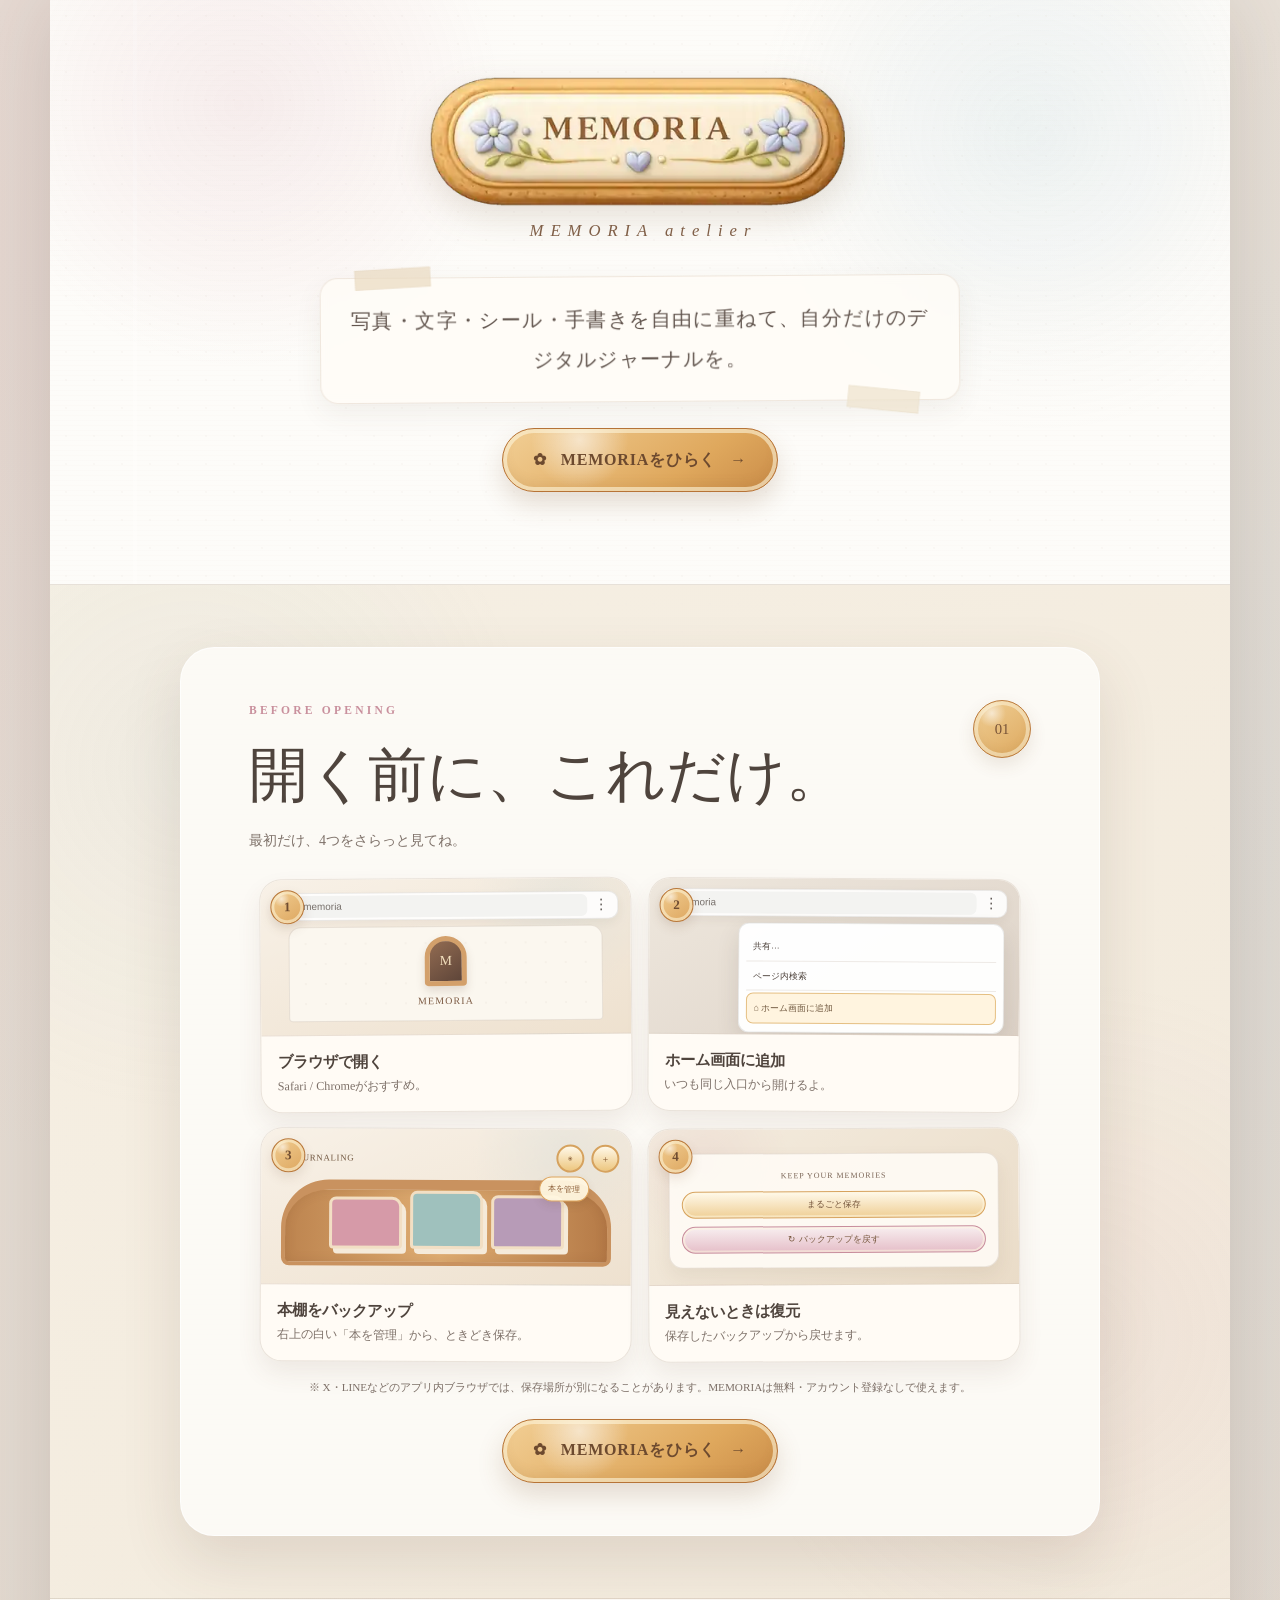
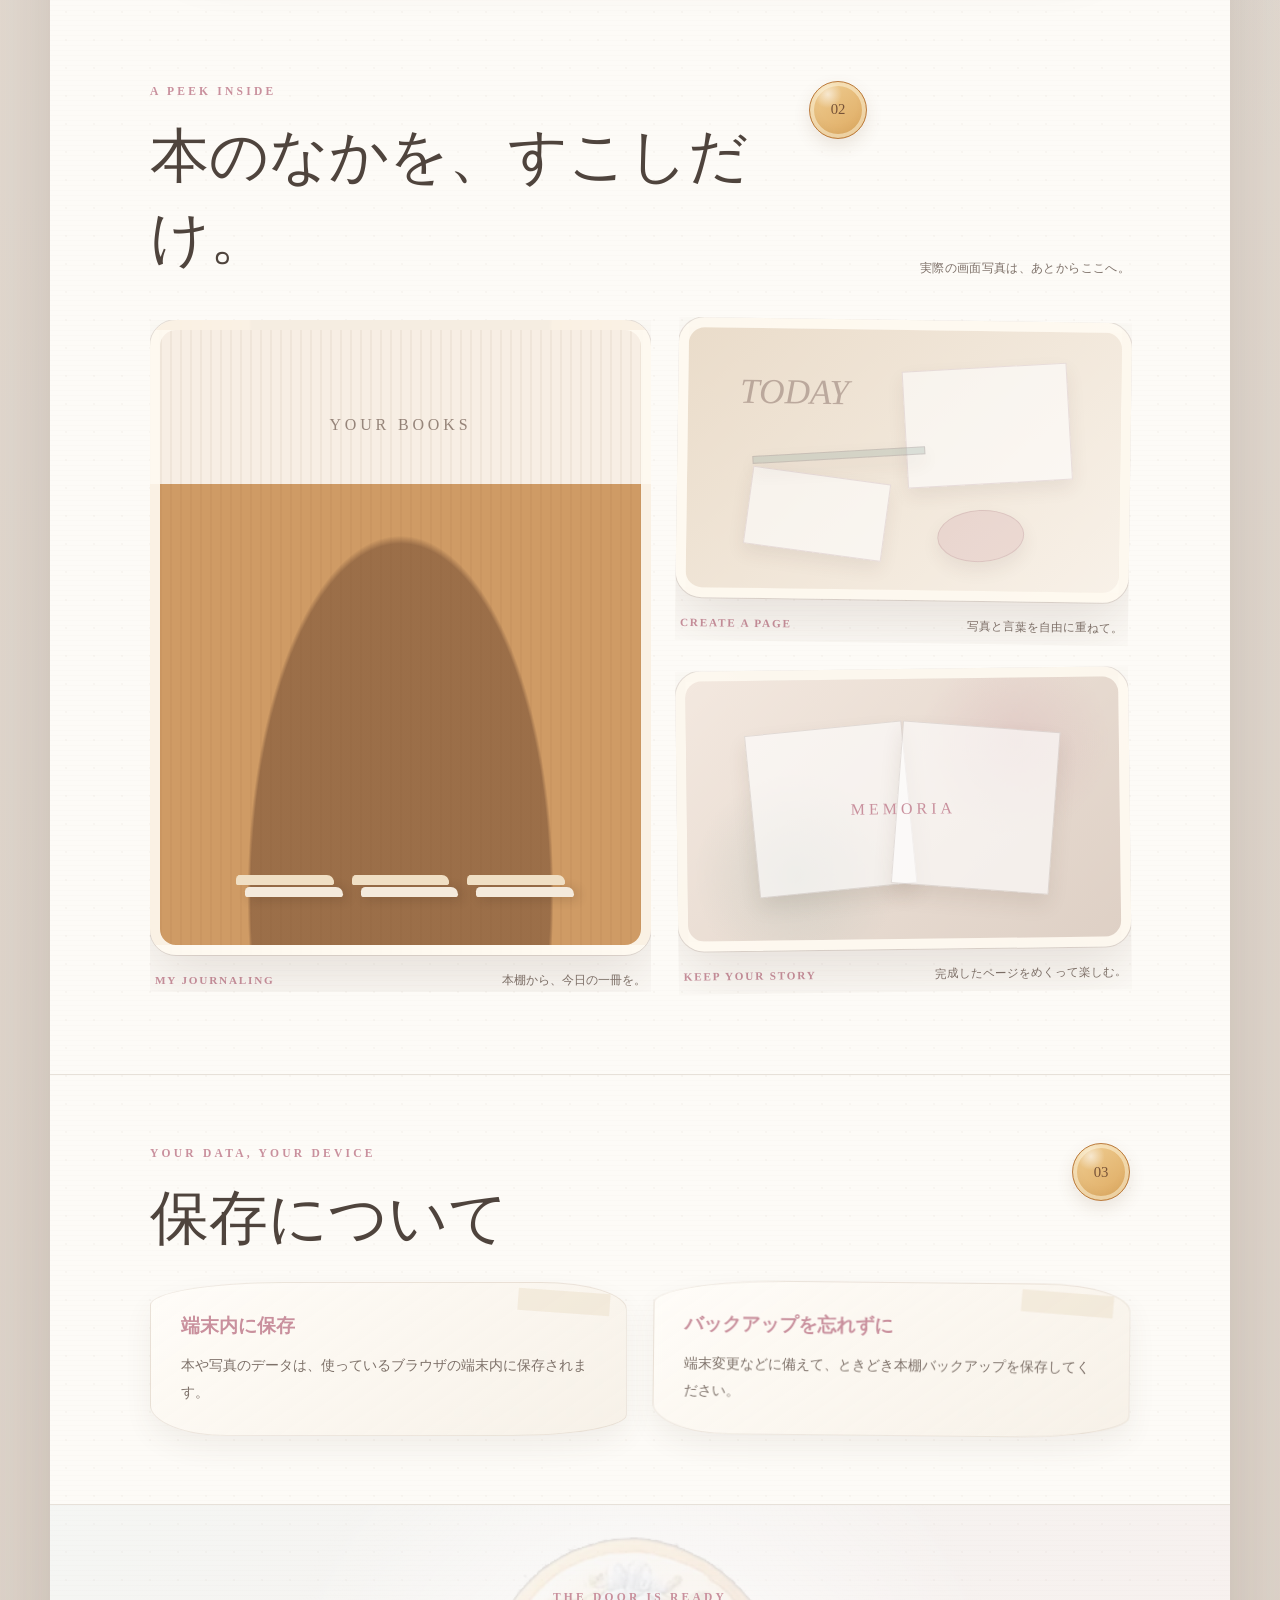
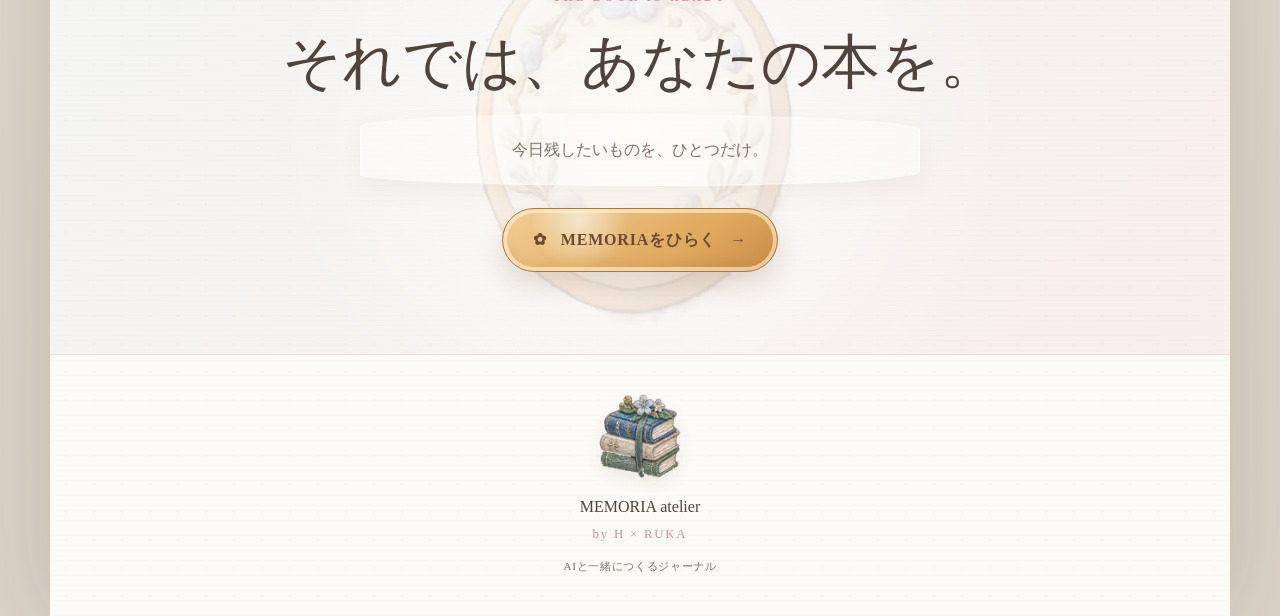
==== index.html @ 8c317ead "Show full MEMORIA atelier name under cookie" ====
<!doctype html>
<html lang="ja">
<head>
  <meta charset="utf-8">
  <meta name="viewport" content="width=device-width, initial-scale=1">
  <meta name="theme-color" content="#f7f1e7">
  <meta name="description" content="MEMORIA atelierは、写真・文字・シール・手書きを自由に重ねてつくる、ブラウザで使えるデジタルジャーナルアプリです。AIと一緒につくるジャーナル体験を楽しめます。">
  <meta name="keywords" content="MEMORIA atelier, デジタルジャーナル, デジタルジャーナルアプリ, ブラウザジャーナル, digital journal, digital journaling, browser journal, AI assisted journal">
  <meta property="og:title" content="MEMORIA atelier | ブラウザで使えるデジタルジャーナルアプリ">
  <meta property="og:description" content="写真・文字・シール・手書きを自由に重ねて、自分だけのデジタルジャーナルをつくれるブラウザアプリです。">
  <meta property="og:type" content="website">
  <meta property="og:url" content="https://ai-ruka.github.io/memoria-atelier-site/">
  <link rel="canonical" href="https://ai-ruka.github.io/memoria-atelier-site/">
  <title>MEMORIA atelier | ブラウザで使えるデジタルジャーナルアプリ</title>
  <link rel="stylesheet" href="./styles.css">
  <link rel="stylesheet" href="./compact.css">
  <link rel="stylesheet" href="./materials-ui.css">
</head>
<body>
  <div class="page-shell">
    <header class="hero material-hero" id="top">
      <div class="quiet-hero-paper" aria-hidden="true"></div>

      <div class="material-brand" aria-label="MEMORIA atelier">
        <img src="./assets/materials/memoria-cookie.webp" alt="MEMORIA">
        <p>MEMORIA atelier</p>
      </div>

      <div class="material-note hero-note">
        <p>写真・文字・シール・手書きを自由に重ねて、自分だけのデジタルジャーナルを。</p>
      </div>

      <a class="primary-button" href="https://memoria-atelier-hxr.netlify.app/" target="_blank" rel="noopener noreferrer"><span aria-hidden="true">✿</span> MEMORIAをひらく <span aria-hidden="true">→</span></a>
    </header>

    <main>
      <section class="section first-steps" id="start" aria-labelledby="start-title">
        <div class="paper-card compact-guide visual-guide">
          <p class="section-number">01</p>
          <p class="eyebrow">BEFORE OPENING</p>
          <h2 id="start-title">開く前に、これだけ。</h2>
          <p class="guide-lead">最初だけ、4つをさらっと見てね。</p>

          <div class="guide-grid">
            <article class="guide-card">
              <div class="guide-visual visual-browser" aria-hidden="true"><div class="mini-browser-top"><span></span><b>memoria</b><i>⋮</i></div><div class="mini-app-page"><span class="mini-door">M</span><em>MEMORIA</em></div><span class="guide-badge">1</span></div>
              <div class="guide-copy"><h3>ブラウザで開く</h3><p>Safari / Chromeがおすすめ。</p></div>
            </article>
            <article class="guide-card">
              <div class="guide-visual visual-home" aria-hidden="true"><div class="mini-browser-strip"><span>memoria</span><i>⋮</i></div><div class="mini-menu"><span>共有…</span><span>ページ内検索</span><strong>⌂ ホーム画面に追加</strong></div><span class="guide-badge">2</span></div>
              <div class="guide-copy"><h3>ホーム画面に追加</h3><p>いつも同じ入口から開けるよ。</p></div>
            </article>
            <article class="guide-card">
              <div class="guide-visual visual-backup" aria-hidden="true"><div class="mini-shelf-head"><span>MY JOURNALING</span><b>◉</b><i>＋</i></div><div class="mini-shelf"><span></span><span></span><span></span></div><div class="mini-highlight">本を管理</div><span class="guide-badge">3</span></div>
              <div class="guide-copy"><h3>本棚をバックアップ</h3><p>右上の白い「本を管理」から、ときどき保存。</p></div>
            </article>
            <article class="guide-card">
              <div class="guide-visual visual-restore" aria-hidden="true"><div class="mini-backup-panel"><span>KEEP YOUR MEMORIES</span><button type="button" tabindex="-1">まるごと保存</button><button type="button" tabindex="-1">↻ バックアップを戻す</button></div><span class="guide-badge">4</span></div>
              <div class="guide-copy"><h3>見えないときは復元</h3><p>保存したバックアップから戻せます。</p></div>
            </article>
          </div>

          <p class="guide-tip">※ X・LINEなどのアプリ内ブラウザでは、保存場所が別になることがあります。MEMORIAは無料・アカウント登録なしで使えます。</p>
          <a class="primary-button guide-open" href="https://memoria-atelier-hxr.netlify.app/" target="_blank" rel="noopener noreferrer"><span aria-hidden="true">✿</span> MEMORIAをひらく <span aria-hidden="true">→</span></a>
        </div>
      </section>

      <section class="section gallery material-gallery" aria-labelledby="gallery-title">
        <div class="section-heading">
          <div><p class="section-number">02</p><p class="eyebrow">A PEEK INSIDE</p><h2 id="gallery-title">本のなかを、すこしだけ。</h2></div>
          <p class="gallery-note">実際の画面写真は、あとからここへ。</p>
        </div>

        <div class="screenshots">
          <figure class="screenshot-placeholder screenshot-tall material-shot">
            <div class="placeholder-art shelf-art" aria-hidden="true"><span></span><span></span><span></span></div>
            <figcaption><strong>MY JOURNALING</strong><span>本棚から、今日の一冊を。</span></figcaption>
          </figure>
          <figure class="screenshot-placeholder collage-card material-shot">
            <div class="placeholder-art page-art" aria-hidden="true"><span></span><span></span><span></span><span></span></div>
            <figcaption><strong>CREATE A PAGE</strong><span>写真と言葉を自由に重ねて。</span></figcaption>
          </figure>
          <figure class="screenshot-placeholder collage-card material-shot">
            <div class="placeholder-art preview-art" aria-hidden="true"><span>MEMORIA</span></div>
            <figcaption><strong>KEEP YOUR STORY</strong><span>完成したページをめくって楽しむ。</span></figcaption>
          </figure>
        </div>
      </section>

      <section class="section storage compact-storage material-storage" aria-labelledby="storage-title">
        <p class="section-number">03</p><p class="eyebrow">YOUR DATA, YOUR DEVICE</p><h2 id="storage-title">保存について</h2>
        <div class="storage-grid">
          <div class="small-note-card material-storage-card"><div><h3>端末内に保存</h3><p>本や写真のデータは、使っているブラウザの端末内に保存されます。</p></div></div>
          <div class="small-note-card material-storage-card"><div><h3>バックアップを忘れずに</h3><p>端末変更などに備えて、ときどき本棚バックアップを保存してください。</p></div></div>
        </div>
      </section>

      <section class="final-door material-final" aria-labelledby="final-title">
        <img class="final-wreath" src="./assets/materials/transparent/floral-wreath.png" alt="" aria-hidden="true">
        <p class="eyebrow">THE DOOR IS READY</p><h2 id="final-title">それでは、あなたの本を。</h2>
        <div class="final-note"><p>今日残したいものを、ひとつだけ。</p></div>
        <a class="primary-button" href="https://memoria-atelier-hxr.netlify.app/" target="_blank" rel="noopener noreferrer"><span aria-hidden="true">✿</span> MEMORIAをひらく <span aria-hidden="true">→</span></a>
      </section>
    </main>

    <footer><img class="footer-books" src="./assets/materials/books-ornament.webp" alt="" aria-hidden="true"><p>MEMORIA atelier</p><p class="credit">by H × RUKA</p><p class="footer-ai">AIと一緒につくるジャーナル</p></footer>
  </div>
</body>
</html>
---- styles.css ----
:root {
  --paper: #fbf7ef;
  --paper-soft: #f6efe3;
  --paper-deep: #eadbc4;
  --ink: #4f443d;
  --muted: #7e7169;
  --rose: #c9909d;
  --rose-soft: #e8c5cc;
  --sage: #92a89e;
  --sage-soft: #cbd7cf;
  --blue: #adc9d3;
  --blue-deep: #799ca8;
  --wood: #c88f58;
  --wood-light: #e4b77a;
  --wood-deep: #9f6b3e;
  --cookie: #e7b86f;
  --cookie-light: #f3d29b;
  --cookie-edge: #b9793c;
  --cream: #fff9ed;
  --gold: #c9a064;
  --line: rgba(116, 87, 67, .16);
  --shadow: 0 24px 60px rgba(92, 66, 48, .14);
  --soft-shadow: 0 12px 30px rgba(99, 72, 51, .11);
}

* { box-sizing: border-box; }
html { scroll-behavior: smooth; }
body {
  margin: 0;
  color: var(--ink);
  background:
    radial-gradient(circle at 12% 6%, rgba(201,144,157,.12), transparent 25%),
    radial-gradient(circle at 88% 22%, rgba(173,201,211,.13), transparent 30%),
    linear-gradient(180deg,#e9e1d8,#dcd2c8);
  font-family: "Yu Mincho", "Hiragino Mincho ProN", "Noto Serif JP", Georgia, serif;
  line-height: 1.9;
  -webkit-font-smoothing: antialiased;
}

a { color: inherit; }
h1,h2,h3,p { overflow-wrap: anywhere; }

.page-shell {
  width: min(100%, 1180px);
  margin: 0 auto;
  overflow: hidden;
  background:
    radial-gradient(circle at 16px 16px, rgba(122,94,71,.035) 1px, transparent 1.2px) 0 0/28px 28px,
    repeating-linear-gradient(0deg, rgba(117,90,68,.014) 0 1px, transparent 1px 5px),
    linear-gradient(rgba(255,255,255,.5),rgba(255,255,255,.5)),
    var(--paper);
  box-shadow: 0 0 80px rgba(63,46,39,.16);
}

.eyebrow {
  margin: 0 0 12px;
  color: var(--rose);
  font-family: Georgia, serif;
  font-size: .72rem;
  font-weight: 700;
  letter-spacing: .28em;
}

.hero {
  position: relative;
  min-height: 900px;
  padding: 92px 7vw 92px;
  text-align: center;
  overflow: hidden;
  border-bottom: 1px solid var(--line);
  isolation: isolate;
}

.hero::before {
  content: "";
  position: absolute;
  inset: 0;
  z-index: -4;
  background:
    linear-gradient(90deg, transparent 0 7%, rgba(255,255,255,.28) 7% 7.4%, transparent 7.4% 100%),
    radial-gradient(circle at 82% 20%, rgba(173,201,211,.14), transparent 24%),
    radial-gradient(circle at 18% 18%, rgba(232,197,204,.12), transparent 25%);
}

.hero-collage,
.hero-collage span { position: absolute; pointer-events: none; }
.hero-collage { inset: 0; z-index: -2; }

.hero-flower {
  width: 180px;
  height: 210px;
  opacity: .42;
  filter: saturate(.8);
}
.hero-flower::before,
.hero-flower::after {
  content: "";
  position: absolute;
  border-radius: 50% 50% 50% 10%;
  background: linear-gradient(145deg,rgba(173,201,211,.72),rgba(121,156,168,.36));
  box-shadow:
    48px 20px 0 -5px rgba(201,144,157,.36),
    80px 66px 0 -11px rgba(146,168,158,.52),
    26px 100px 0 -15px rgba(173,201,211,.46);
}
.hero-flower::before { width: 64px; height: 92px; left: 28px; top: 28px; transform: rotate(-28deg); }
.hero-flower::after { width: 38px; height: 70px; left: 80px; top: 78px; transform: rotate(42deg); }
.flower-a { left: -54px; top: 138px; transform: rotate(-16deg); }
.flower-b { right: -62px; bottom: 150px; transform: scale(.78) rotate(18deg); opacity: .28; }

.glass-drop {
  display: block;
  border-radius: 48% 52% 56% 44% / 45% 48% 52% 55%;
  border: 1px solid rgba(255,255,255,.82);
  background:
    radial-gradient(circle at 28% 22%, rgba(255,255,255,.95) 0 7%, transparent 8%),
    radial-gradient(circle at 60% 72%, rgba(173,201,211,.16), transparent 40%),
    rgba(255,255,255,.08);
  box-shadow:
    inset 10px 10px 20px rgba(255,255,255,.34),
    inset -9px -10px 18px rgba(111,141,151,.12),
    0 10px 22px rgba(88,74,65,.08);
}
.drop-a { width: 116px; height: 88px; right: 10%; top: 130px; transform: rotate(-12deg); }
.drop-b { width: 72px; height: 72px; left: 15%; bottom: 160px; }

.paper-scrap {
  width: 190px;
  height: 44px;
  background:
    linear-gradient(90deg,rgba(235,218,192,.88),rgba(248,240,226,.94)),
    repeating-linear-gradient(90deg,rgba(135,107,78,.1) 0 1px,transparent 1px 8px);
  opacity: .58;
  clip-path: polygon(1% 15%,7% 7%,13% 12%,20% 5%,28% 11%,36% 4%,45% 9%,55% 3%,66% 10%,76% 5%,88% 12%,99% 8%,98% 86%,90% 92%,82% 87%,72% 95%,60% 89%,50% 97%,39% 90%,27% 96%,16% 88%,7% 94%,1% 85%);
}
.scrap-a { left: 5%; bottom: 104px; transform: rotate(-7deg); }
.scrap-b { right: 4%; top: 295px; transform: rotate(9deg); background: rgba(203,215,207,.55); }

.cookie-seal {
  display: grid;
  place-items: center;
  width: 54px;
  height: 54px;
  margin: 0 auto 18px;
  color: #8c6744;
  background:
    radial-gradient(circle at 35% 28%, rgba(255,255,255,.64), transparent 24%),
    linear-gradient(145deg,var(--cookie-light),var(--cookie));
  border: 1px solid var(--cookie-edge);
  border-radius: 50%;
  box-shadow:
    inset 0 0 0 5px rgba(255,247,225,.52),
    inset 0 -6px 10px rgba(135,82,37,.10),
    0 9px 20px rgba(109,74,39,.13);
  font-size: 1.25rem;
}

.brand-plaque {
  position: relative;
  display: inline-flex;
  align-items: center;
  justify-content: center;
  gap: clamp(10px,2vw,24px);
  min-width: min(92vw,720px);
  padding: 22px clamp(24px,5vw,54px) 20px;
  margin: 8px auto 0;
  color: #755036;
  background:
    radial-gradient(circle at 30% 20%,rgba(255,255,255,.72),transparent 28%),
    linear-gradient(180deg,#fffaf0,#f4e5c6);
  border: 10px solid transparent;
  border-radius: 999px;
  background-clip: padding-box;
  box-shadow:
    0 0 0 1px #b9793c,
    0 0 0 8px #e3ad64,
    0 0 0 10px rgba(255,245,220,.7),
    0 18px 34px rgba(110,73,39,.16),
    inset 0 -8px 14px rgba(166,111,53,.07);
}
.brand-plaque::after {
  content: "";
  position: absolute;
  inset: 7px;
  border: 1px solid rgba(183,121,60,.28);
  border-radius: inherit;
  pointer-events: none;
}
.brand-plaque h1 {
  margin: 0;
  font-size: clamp(2.3rem,7.3vw,5.3rem);
  font-weight: 400;
  line-height: .95;
  letter-spacing: .09em;
  white-space: nowrap;
}
.brand-plaque h1 small {
  display: block;
  margin-top: 12px;
  color: var(--rose);
  font-size: .29em;
  font-style: italic;
  letter-spacing: .18em;
}
.plaque-flower {
  color: #9db6c0;
  font-size: clamp(1.1rem,3vw,1.7rem);
  text-shadow: 0 1px 0 #fff;
}

.hero-note {
  position: relative;
  width: min(92%,610px);
  margin: 44px auto 28px;
  padding: 24px 34px;
  transform: rotate(-.4deg);
  background:
    linear-gradient(rgba(255,255,255,.62),rgba(255,255,255,.62)),
    radial-gradient(circle at 14% 22%,rgba(173,201,211,.16),transparent 24%),
    rgba(255,255,255,.28);
  border: 1px solid rgba(255,255,255,.58);
  border-radius: 42% 58% 48% 52% / 18% 26% 18% 24%;
  box-shadow: 0 14px 28px rgba(105,82,64,.08), inset 0 0 24px rgba(255,255,255,.3);
  backdrop-filter: blur(4px);
}
.hero-note::before,
.hero-note::after {
  content: "";
  position: absolute;
  width: 72px;
  height: 22px;
  background: rgba(239,227,205,.72);
  box-shadow: inset 0 0 0 1px rgba(133,101,73,.04);
}
.hero-note::before { left: 34px; top: -12px; transform: rotate(-4deg); }
.hero-note::after { right: 40px; bottom: -11px; transform: rotate(6deg); }
.hero-note p { margin: 0; font-size: clamp(1rem,2.4vw,1.25rem); letter-spacing: .07em; }

.primary-button {
  display: inline-flex;
  align-items: center;
  justify-content: center;
  gap: 14px;
  min-height: 64px;
  padding: 14px 30px;
  color: #6d4a2f;
  background:
    radial-gradient(circle at 28% 18%,rgba(255,255,255,.58),transparent 24%),
    linear-gradient(145deg,#f2cf95,#dfa85d 66%,#ca8c48);
  border: 1px solid #b77437;
  border-radius: 999px;
  box-shadow:
    inset 0 0 0 4px rgba(255,247,220,.6),
    inset 0 -7px 12px rgba(139,87,39,.12),
    0 12px 26px rgba(118,77,39,.18);
  font-weight: 700;
  text-decoration: none;
  letter-spacing: .05em;
  transition: transform .2s ease, box-shadow .2s ease;
}
.primary-button:hover,
.primary-button:focus-visible {
  transform: translateY(-3px) rotate(-.2deg);
  box-shadow:
    inset 0 0 0 4px rgba(255,247,220,.6),
    inset 0 -7px 12px rgba(139,87,39,.12),
    0 17px 34px rgba(118,77,39,.22);
}
.button-flower { color: #f7efdc; text-shadow: 0 1px 1px rgba(113,74,37,.18); }
.button-note { margin: 12px 0 0; color: var(--muted); font-size: .75rem; }

.door {
  width: 275px;
  height: 300px;
  margin: 56px auto -94px;
  padding: 18px 18px 0;
  background:
    repeating-linear-gradient(90deg,rgba(108,67,34,.055) 0 2px,transparent 2px 9px),
    linear-gradient(110deg,#cb965d,#e5b879 48%,#b67d48);
  border: 1px solid #a66d3b;
  border-radius: 140px 140px 12px 12px;
  box-shadow: 0 25px 45px rgba(92,59,39,.22), inset 0 0 0 5px rgba(255,238,209,.34);
}
.door-frame {
  height: 100%;
  padding: 10px 10px 0;
  border: 2px solid rgba(112,72,44,.43);
  border-bottom: 0;
  border-radius: 116px 116px 4px 4px;
}
.door-panel {
  position: relative;
  display: grid;
  place-items: center;
  height: 100%;
  background:
    repeating-linear-gradient(90deg,rgba(255,255,255,.028) 0 1px,transparent 1px 8px),
    linear-gradient(145deg,#89634d,#5f4437);
  border-radius: 100px 100px 0 0;
  box-shadow: inset 0 0 30px rgba(0,0,0,.2);
}
.door-plaque {
  display: inline-flex;
  align-items: center;
  gap: 7px;
  padding: 8px 16px;
  color: #7d593d;
  background: linear-gradient(#fffaf0,#f3e4c7);
  border: 2px solid #c79b5c;
  border-radius: 999px;
  box-shadow: inset 0 0 0 3px rgba(226,187,115,.25), 0 4px 10px rgba(43,26,16,.18);
  font-size: .8rem;
  letter-spacing: .14em;
}
.door-plaque i { color: #a9c5ce; font-style: normal; font-size: .78rem; }
.door-knob {
  position: absolute;
  right: 24px;
  top: 58%;
  width: 12px;
  height: 12px;
  background: #deb568;
  border-radius: 50%;
  box-shadow: 0 0 0 4px rgba(217,177,103,.18);
}

.section {
  position: relative;
  padding: 108px clamp(24px,8vw,100px);
  border-bottom: 1px solid var(--line);
  isolation: isolate;
}
.section-ribbon {
  position: absolute;
  left: clamp(24px,8vw,100px);
  top: 38px;
  width: min(58%,430px);
  height: 28px;
  opacity: .48;
  background:
    radial-gradient(circle at 12% 52%,rgba(201,144,157,.7) 0 3px,transparent 3.8px),
    radial-gradient(circle at 28% 30%,rgba(173,201,211,.72) 0 3px,transparent 3.8px),
    radial-gradient(circle at 42% 68%,rgba(146,168,158,.62) 0 2px,transparent 3px),
    linear-gradient(90deg,rgba(238,225,204,.8),rgba(248,240,229,.5));
  clip-path: polygon(0 18%,4% 8%,8% 14%,13% 5%,19% 12%,24% 7%,31% 11%,37% 4%,44% 10%,50% 5%,58% 12%,65% 5%,73% 11%,81% 4%,88% 12%,96% 7%,100% 17%,99% 84%,94% 92%,87% 85%,80% 96%,72% 89%,64% 95%,56% 88%,48% 97%,40% 91%,31% 96%,22% 88%,14% 94%,7% 86%,0 82%);
}
.ribbon-check {
  background:
    repeating-linear-gradient(90deg,rgba(147,170,147,.44) 0 10px,transparent 10px 20px),
    repeating-linear-gradient(0deg,rgba(147,170,147,.34) 0 10px,rgba(250,244,232,.52) 10px 20px);
}
.ribbon-botanical {
  background:
    radial-gradient(ellipse at 12% 60%,rgba(116,126,81,.5) 0 2px,transparent 3px),
    radial-gradient(ellipse at 26% 36%,rgba(116,126,81,.42) 0 2px,transparent 3px),
    radial-gradient(ellipse at 44% 66%,rgba(116,126,81,.45) 0 2px,transparent 3px),
    linear-gradient(90deg,rgba(225,202,165,.72),rgba(246,230,200,.48));
}
.ribbon-floral { width: min(66%,520px); }

.section-number {
  float: right;
  display: grid;
  place-items: center;
  width: 58px;
  height: 58px;
  margin: 0 0 10px 20px;
  color: #775338;
  background:
    radial-gradient(circle at 32% 22%,rgba(255,255,255,.6),transparent 24%),
    linear-gradient(145deg,#f0cf95,#dda85e);
  border: 1px solid #bc7d40;
  border-radius: 50%;
  box-shadow:
    inset 0 0 0 4px rgba(255,247,223,.52),
    inset 0 -5px 10px rgba(138,86,38,.10),
    0 7px 17px rgba(109,74,39,.12);
  font-family: Georgia, serif;
  font-size: .92rem;
  line-height: 1;
}

h2 {
  margin: 0 0 30px;
  font-size: clamp(2rem,5vw,3.7rem);
  font-weight: 400;
  line-height: 1.4;
}
h3 { line-height: 1.5; }

.translucent-note {
  position: relative;
  background:
    radial-gradient(circle at 72% 30%,rgba(173,201,211,.12),transparent 24%),
    rgba(255,255,255,.44);
  border: 1px solid rgba(255,255,255,.62);
  box-shadow: var(--soft-shadow), inset 0 0 26px rgba(255,255,255,.18);
  backdrop-filter: blur(5px);
}
.note-about {
  max-width: 820px;
  padding: 34px 38px;
  border-radius: 34% 66% 58% 42% / 14% 22% 16% 20%;
  transform: rotate(-.2deg);
}
.note-about p { margin: 0; font-size: 1.03rem; }
.tape {
  position: absolute;
  display: block;
  width: 80px;
  height: 22px;
  background: rgba(236,224,205,.74);
  box-shadow: inset 0 0 0 1px rgba(128,96,67,.035);
}
.tape-top { left: 18%; top: -12px; transform: rotate(-5deg); }
.tiny-daisy { position: absolute; right: 28px; bottom: 16px; color: #b7cbd0; font-size: 1.3rem; opacity: .75; }

.botanical-corner {
  position: absolute;
  width: 180px;
  height: 220px;
  z-index: -1;
  opacity: .34;
  pointer-events: none;
}
.botanical-corner::before {
  content: "";
  position: absolute;
  width: 2px;
  height: 170px;
  left: 50%;
  bottom: 0;
  background: linear-gradient(#8ea08f,#c4b58e);
  transform: rotate(24deg);
  transform-origin: bottom;
}
.botanical-corner span {
  position: absolute;
  width: 38px;
  height: 62px;
  border-radius: 70% 20% 70% 20%;
  background: linear-gradient(145deg,rgba(146,168,158,.75),rgba(173,201,211,.42));
}
.botanical-corner span:nth-child(1) { left: 50px; top: 52px; transform: rotate(-28deg); }
.botanical-corner span:nth-child(2) { left: 92px; top: 88px; transform: rotate(46deg); }
.botanical-corner span:nth-child(3) { left: 36px; top: 126px; transform: rotate(-45deg); background: rgba(201,144,157,.48); }
.botanical-left { left: -50px; bottom: 6px; transform: rotate(-12deg); }
.botanical-right { right: -58px; bottom: 4px; transform: scaleX(-1) rotate(-8deg); }

.section-heading {
  display: flex;
  align-items: end;
  justify-content: space-between;
  gap: 28px;
  margin-bottom: 40px;
}
.section-heading h2 { margin-bottom: 0; }
.memo-label {
  position: relative;
  width: 240px;
  min-height: 112px;
  padding: 27px 22px 18px;
  color: var(--muted);
  text-align: center;
  background:
    linear-gradient(rgba(255,255,255,.65),rgba(255,255,255,.65)),
    repeating-linear-gradient(0deg,rgba(128,100,77,.025) 0 1px,transparent 1px 4px),
    #f4eadb;
  border: 1px solid rgba(139,103,72,.15);
  border-radius: 22% 28% 25% 20% / 16% 18% 22% 18%;
  box-shadow: 0 10px 20px rgba(95,70,51,.08);
  transform: rotate(1.2deg);
}
.memo-label .tape { left: 34%; top: -12px; transform: rotate(-3deg); }
.memo-label p { margin: 0; font-size: .74rem; line-height: 1.8; }

.screenshots {
  display: grid;
  grid-template-columns: 1.05fr .95fr;
  gap: 26px;
}
.screenshot-placeholder { position: relative; margin: 0; min-width: 0; }
.screenshot-tall { grid-row: span 2; }
.placeholder-art {
  position: relative;
  min-height: 280px;
  overflow: hidden;
  background: #eadfce;
  border: 10px solid rgba(255,251,242,.9);
  border-radius: 26px;
  outline: 1px solid rgba(121,91,73,.17);
  box-shadow: var(--shadow);
}
.screenshot-tall .placeholder-art { min-height: 635px; }
.collage-card:nth-child(2) { transform: rotate(.8deg); }
.collage-card:nth-child(3) { transform: rotate(-.7deg); }
.paper-tape {
  position: absolute;
  z-index: 3;
  width: 92px;
  height: 24px;
  top: -8px;
  left: 50%;
  transform: translateX(-50%) rotate(-3deg);
  opacity: .82;
  box-shadow: inset 0 0 0 1px rgba(111,88,68,.04);
}
.tape-pink { background: rgba(232,197,204,.72); }
.tape-green { background: rgba(203,215,207,.78); transform: translateX(-50%) rotate(4deg); }
.stamp-tab {
  position: absolute;
  z-index: 4;
  top: 18px;
  left: -14px;
  padding: 7px 12px;
  color: #775338;
  background: #ead7b9;
  border: 1px dashed rgba(127,89,54,.42);
  box-shadow: 0 5px 12px rgba(89,63,45,.09);
  font-family: Georgia,serif;
  font-size: .62rem;
  letter-spacing: .18em;
  transform: rotate(-3deg);
}
.card-drop { width: 82px; height: 66px; right: -10px; bottom: 72px; z-index: 5; opacity: .76; }

figcaption {
  display: flex;
  justify-content: space-between;
  gap: 20px;
  padding: 15px 5px 0;
}
figcaption strong { color: var(--rose); font-family: Georgia,serif; font-size: .7rem; letter-spacing: .16em; }
figcaption span { color: var(--muted); font-size: .72rem; text-align: right; }

.shelf-art {
  display: flex;
  align-items: end;
  justify-content: center;
  gap: 5%;
  padding: 24% 12% 12%;
  background:
    radial-gradient(ellipse at center 92%,rgba(104,67,45,.5) 0 44%,transparent 45%),
    repeating-linear-gradient(90deg,rgba(111,71,38,.055) 0 2px,transparent 2px 10px),
    linear-gradient(#f7eee4 0 25%,#cf9b65 25% 100%);
}
.shelf-art::before {
  content: "YOUR BOOKS";
  position: absolute;
  top: 13%;
  letter-spacing: .24em;
  color: rgba(91,67,57,.62);
}
.shelf-art span {
  z-index: 1;
  width: 27%;
  height: 44%;
  background: linear-gradient(145deg,#e8bec7,#b47a88);
  border: 5px solid #f0dfc4;
  border-radius: 12px 20px 8px 8px;
  box-shadow: 9px 12px 0 #f4eadc,13px 14px 12px rgba(45,29,22,.2);
}
.shelf-art span:nth-child(2) { height: 50%; background: linear-gradient(145deg,#c0d9d7,#7fa7a4); }
.shelf-art span:nth-child(3) { height: 46%; background: linear-gradient(145deg,#d5c7db,#9c80a7); }

.page-art { background: linear-gradient(135deg,#eadcca,#f8f1e8); }
.page-art::before {
  content: "TODAY";
  position: absolute;
  top: 12%;
  left: 12%;
  font-size: 2.2rem;
  font-style: italic;
  color: rgba(106,75,71,.38);
}
.page-art span {
  position: absolute;
  display: block;
  background: rgba(255,255,255,.58);
  border: 1px solid rgba(142,95,106,.17);
  box-shadow: 0 8px 18px rgba(80,55,45,.08);
  transform: rotate(-4deg);
}
.page-art span:nth-child(1) { width: 38%; height: 45%; right: 12%; top: 14%; }
.page-art span:nth-child(2) { width: 32%; height: 30%; left: 14%; bottom: 14%; transform: rotate(7deg); }
.page-art span:nth-child(3) { width: 20%; height: 20%; right: 22%; bottom: 11%; border-radius: 50%; background: rgba(201,144,157,.22); }
.page-art span:nth-child(4) { width: 40%; height: 8px; left: 15%; top: 47%; background: rgba(146,168,158,.3); }

.preview-art {
  display: grid;
  place-items: center;
  background:
    radial-gradient(circle at 76% 24%,rgba(201,144,157,.2),transparent 25%),
    radial-gradient(circle at 25% 75%,rgba(146,168,158,.23),transparent 27%),
    linear-gradient(135deg,#f3e8df,#ded0c5);
}
.preview-art::before,
.preview-art::after {
  content: "";
  position: absolute;
  width: 36%;
  height: 62%;
  background: rgba(255,255,255,.62);
  border: 1px solid rgba(100,76,64,.16);
  box-shadow: 0 10px 20px rgba(76,54,43,.1);
}
.preview-art::before { left: 15%; transform: rotate(-5deg); }
.preview-art::after { right: 15%; transform: rotate(5deg); }
.preview-art span { z-index: 1; color: var(--rose); letter-spacing: .25em; }

.feature-grid {
  display: grid;
  grid-template-columns: repeat(2,1fr);
  gap: 18px;
  margin-top: 46px;
}
.feature-grid article {
  position: relative;
  min-height: 220px;
  padding: 34px;
  background:
    linear-gradient(rgba(255,255,255,.55),rgba(255,255,255,.55)),
    repeating-linear-gradient(0deg,rgba(122,95,72,.018) 0 1px,transparent 1px 5px),
    var(--paper-soft);
  border: 1px solid rgba(119,91,70,.14);
  border-radius: 22px;
  box-shadow: 0 10px 22px rgba(95,70,52,.06);
}
.feature-grid article:nth-child(2),
.feature-grid article:nth-child(3) { transform: translateY(6px); }
.feature-icon {
  display: grid;
  place-items: center;
  width: 54px;
  height: 54px;
  margin-bottom: 26px;
  color: #7b5638;
  background:
    radial-gradient(circle at 30% 22%,rgba(255,255,255,.58),transparent 24%),
    linear-gradient(145deg,#f0cf95,#dda85e);
  border: 1px solid #bd7e40;
  border-radius: 50%;
  box-shadow: inset 0 0 0 4px rgba(255,247,223,.5),0 6px 14px rgba(106,73,39,.11);
  font-size: 1.25rem;
}
.feature-grid h3 { margin: 0 0 12px; font-size: 1.12rem; }
.feature-grid p { margin: 0; color: var(--muted); font-size: .88rem; }

.first-steps {
  background:
    radial-gradient(circle at 12% 18%,rgba(173,201,211,.1),transparent 26%),
    radial-gradient(circle at 87% 74%,rgba(201,144,157,.1),transparent 28%),
    linear-gradient(140deg,rgba(245,238,226,.92),rgba(241,232,218,.92));
}
.paper-card {
  position: relative;
  padding: clamp(30px,6vw,68px);
  background:
    linear-gradient(rgba(255,255,255,.7),rgba(255,255,255,.7)),
    repeating-linear-gradient(0deg,rgba(120,93,70,.017) 0 1px,transparent 1px 5px),
    #f6eddf;
  border: 1px solid rgba(255,255,255,.76);
  border-radius: 34px;
  box-shadow: var(--shadow);
}
.notice {
  display: flex;
  gap: 22px;
  padding: 28px;
  margin: 36px 0;
  border-radius: 34% 24% 30% 26% / 17% 15% 19% 16%;
}
.tape-corner { top: -10px; right: 18%; transform: rotate(5deg); }
.notice-icon {
  flex: 0 0 auto;
  display: grid;
  place-items: center;
  width: 50px;
  height: 50px;
  color: #fff9ea;
  background: linear-gradient(145deg,var(--blue),var(--blue-deep));
  border-radius: 50%;
  box-shadow: inset 0 0 0 4px rgba(255,255,255,.2);
}
.notice h3 { margin: 0 0 8px; font-size: 1.05rem; }
.notice p { margin: 0; color: var(--muted); font-size: .85rem; }

.steps { display: grid; gap: 0; margin: 0; padding: 0; list-style: none; }
.steps li {
  display: grid;
  grid-template-columns: 48px 1fr;
  gap: 18px;
  padding: 22px 0;
  border-top: 1px solid var(--line);
}
.steps li > span {
  display: grid;
  place-items: center;
  width: 42px;
  height: 42px;
  color: #775338;
  background: linear-gradient(145deg,#efd09a,#dda85f);
  border: 1px solid #bd7f42;
  border-radius: 50%;
  box-shadow: inset 0 0 0 3px rgba(255,247,223,.48);
  font-family: Georgia,serif;
}
.steps p { margin: 0; color: var(--muted); font-size: .86rem; }
.steps strong { display: block; margin-bottom: 3px; color: var(--ink); font-size: 1rem; }

.storage-grid { display: grid; grid-template-columns: 1fr 1fr; gap: 26px; }
.small-note-card {
  position: relative;
  padding: 34px 30px 30px;
  background:
    radial-gradient(circle at 84% 18%,rgba(173,201,211,.12),transparent 28%),
    rgba(255,255,255,.48);
  border: 1px solid rgba(255,255,255,.68);
  border-radius: 28% 18% 24% 16% / 15% 18% 14% 20%;
  box-shadow: 0 12px 26px rgba(95,70,52,.07);
  backdrop-filter: blur(4px);
}
.small-note-card:nth-child(2) { transform: rotate(.6deg); }
.mini-flower { position: absolute; right: 24px; top: 18px; color: #afc7ce; font-size: 1.2rem; }
.storage-grid h3 { margin: 0 0 12px; color: var(--rose); }
.storage-grid p { margin: 0; color: var(--muted); font-size: .9rem; }

.final-door {
  position: relative;
  overflow: hidden;
  padding: 124px 24px 118px;
  text-align: center;
  background:
    radial-gradient(circle at center,rgba(255,255,255,.76),transparent 58%),
    linear-gradient(135deg,rgba(173,201,211,.1),rgba(201,144,157,.11));
}
.final-bubble {
  position: absolute;
  border-radius: 50%;
  border: 1px solid rgba(255,255,255,.72);
  background:
    radial-gradient(circle at 27% 21%,rgba(255,255,255,.9) 0 8%,transparent 9%),
    rgba(255,255,255,.06);
  box-shadow: inset -8px -10px 18px rgba(121,156,168,.08),0 10px 22px rgba(83,73,67,.06);
}
.bubble-one { width: 130px; height: 130px; left: 6%; top: 38px; }
.bubble-two { width: 82px; height: 82px; right: 12%; bottom: 44px; }
.final-door h2 { margin-bottom: 18px; }
.final-note {
  width: min(92%,560px);
  margin: 0 auto 30px;
  padding: 20px 26px;
  background: rgba(255,255,255,.36);
  border: 1px solid rgba(255,255,255,.58);
  border-radius: 42% 58% 46% 54% / 18% 22% 20% 16%;
  box-shadow: 0 10px 24px rgba(95,72,55,.06);
}
.final-note p { margin: 0; color: var(--muted); }

footer {
  position: relative;
  padding: 72px 24px 54px;
  text-align: center;
  border-top: 1px solid var(--line);
}
footer p { margin: 0; }
.footer-bookmark {
  position: relative;
  width: 80px;
  height: 54px;
  margin: 0 auto 18px;
}
.bookmark-book {
  position: absolute;
  left: 12px;
  top: 18px;
  width: 56px;
  height: 28px;
  background: linear-gradient(145deg,#6f8d88,#9eb8b2);
  border-radius: 6px 9px 4px 4px;
  box-shadow: 0 6px 0 #eadfc9,0 8px 0 #c8b696;
}
.bookmark-flower { position: absolute; left: 32px; top: 0; color: #a9c5ce; font-size: 1.4rem; }
.credit { color: var(--rose); font-size: .8rem; letter-spacing: .14em; }
.footer-note { margin-top: 18px; color: var(--muted); font-size: .68rem; }

@media (max-width: 720px) {
  .hero { min-height: 840px; padding: 72px 20px 72px; }
  .brand-plaque { min-width: 0; width: calc(100% - 12px); padding: 18px 18px 17px; border-width: 7px; box-shadow: 0 0 0 1px #b9793c,0 0 0 6px #e3ad64,0 0 0 8px rgba(255,245,220,.7),0 14px 28px rgba(110,73,39,.14); }
  .brand-plaque h1 { font-size: clamp(2rem,11vw,3.25rem); letter-spacing: .06em; }
  .plaque-flower { font-size: .9rem; }
  .hero-note { margin-top: 36px; padding: 22px 20px; }
  .hero-flower { transform: scale(.72); }
  .flower-a { left: -88px; top: 170px; }
  .flower-b { right: -100px; bottom: 150px; }
  .drop-a { right: -14px; top: 142px; transform: scale(.78) rotate(-12deg); }
  .drop-b { left: -12px; bottom: 160px; transform: scale(.72); }
  .scrap-a { left: -46px; bottom: 124px; }
  .scrap-b { right: -70px; top: 316px; }
  .door { width: 215px; height: 245px; margin-top: 46px; }
  .door-plaque { padding: 7px 12px; font-size: .66rem; }

  .section { padding: 82px 22px; }
  .section-ribbon { left: 22px; top: 28px; width: 58%; }
  .section-number { width: 50px; height: 50px; margin-left: 14px; }
  h2 { font-size: clamp(1.85rem,8.5vw,2.8rem); }
  .note-about { padding: 28px 24px; border-radius: 26px; }
  .botanical-corner { width: 145px; height: 180px; opacity: .22; }

  .section-heading { display: block; }
  .memo-label { width: 205px; margin: 26px 0 0 auto; }
  .screenshots { grid-template-columns: 1fr; }
  .screenshot-tall { grid-row: auto; }
  .screenshot-tall .placeholder-art { min-height: 470px; }
  .placeholder-art { min-height: 245px; border-width: 8px; }
  .collage-card:nth-child(2),
  .collage-card:nth-child(3) { transform: none; }
  figcaption { display: block; }
  figcaption span { display: block; margin-top: 4px; text-align: left; }

  .feature-grid { grid-template-columns: 1fr; }
  .feature-grid article { min-height: auto; padding: 28px; }
  .feature-grid article:nth-child(2),
  .feature-grid article:nth-child(3) { transform: none; }

  .paper-card { border-radius: 26px; }
  .notice { display: block; border-radius: 24px; }
  .notice-icon { margin-bottom: 18px; }
  .storage-grid { grid-template-columns: 1fr; }
  .small-note-card { border-radius: 24px; }
  .small-note-card:nth-child(2) { transform: none; }

  .primary-button { min-height: 58px; padding: 12px 22px; gap: 11px; font-size: .9rem; }
  .final-door { padding: 100px 22px 96px; }
  .bubble-one { left: -36px; }
  .bubble-two { right: -20px; }
}

@media (prefers-reduced-motion: reduce) {
  html { scroll-behavior: auto; }
  *,*::before,*::after { transition-duration: .01ms !important; }
}
---- compact.css ----
/* Third-pass landing-page compaction.
   Kept separate so the visual experiment is easy to tune/remove. */

.quick-open {
  display: block;
  width: fit-content;
  margin: 14px auto 0;
  color: var(--muted);
  font-size: .78rem;
  text-decoration: none;
  border-bottom: 1px dotted rgba(116,87,67,.35);
}

.quick-open:hover,
.quick-open:focus-visible {
  color: var(--wood-deep);
}

.hero {
  min-height: 790px;
  padding-top: 76px;
  padding-bottom: 72px;
}

.hero-note {
  margin-top: 32px;
  margin-bottom: 22px;
  padding-top: 19px;
  padding-bottom: 19px;
}

.door {
  width: 245px;
  height: 265px;
  margin-top: 42px;
  margin-bottom: -82px;
}

.section {
  padding-top: 78px;
  padding-bottom: 78px;
}

.introduction {
  padding-bottom: 68px;
}

.note-about {
  max-width: 690px;
}

.first-steps {
  padding-top: 62px;
  padding-bottom: 62px;
}

.compact-guide {
  max-width: 920px;
  margin: 0 auto;
  padding-top: clamp(30px,5vw,52px);
  padding-bottom: clamp(30px,5vw,52px);
}

.compact-guide h2 {
  margin-bottom: 10px;
}

.guide-lead {
  margin: 0 0 24px;
  color: var(--muted);
  font-size: .88rem;
}

.guide-grid {
  display: grid;
  grid-template-columns: repeat(2, minmax(0, 1fr));
  gap: 16px;
  width: min(100%, 760px);
  margin: 0 auto;
}

.guide-card {
  position: relative;
  overflow: hidden;
  background: rgba(255,252,245,.76);
  border: 1px solid rgba(117,88,66,.15);
  border-radius: 22px;
  box-shadow: 0 12px 24px rgba(98,72,52,.09);
}

.guide-card:nth-child(1) { transform: rotate(-.45deg); }
.guide-card:nth-child(2) { transform: rotate(.35deg); }
.guide-card:nth-child(3) { transform: rotate(.25deg); }
.guide-card:nth-child(4) { transform: rotate(-.3deg); }

.guide-visual {
  position: relative;
  height: 156px;
  overflow: hidden;
  background:
    radial-gradient(circle at 82% 16%, rgba(173,201,211,.16), transparent 28%),
    linear-gradient(160deg,#f8f1e7,#eee1cf);
  border-bottom: 1px solid rgba(117,88,66,.11);
}

.guide-badge {
  position: absolute;
  top: 10px;
  left: 10px;
  display: grid;
  place-items: center;
  width: 34px;
  height: 34px;
  color: #704d32;
  background:
    radial-gradient(circle at 32% 24%,rgba(255,255,255,.62),transparent 24%),
    linear-gradient(145deg,#f1cd91,#dda65f);
  border: 1px solid #b9793c;
  border-radius: 50%;
  box-shadow: inset 0 0 0 3px rgba(255,247,221,.55), 0 5px 12px rgba(108,73,39,.13);
  font-family: Georgia,serif;
  font-size: .82rem;
  font-weight: 700;
  z-index: 4;
}

.guide-copy {
  padding: 14px 16px 16px;
}

.guide-copy h3 {
  margin: 0 0 4px;
  color: var(--ink);
  font-size: .96rem;
}

.guide-copy p {
  margin: 0;
  color: var(--muted);
  font-size: .76rem;
  line-height: 1.6;
}

.mini-browser-top,
.mini-browser-strip {
  position: absolute;
  left: 12px;
  right: 12px;
  top: 13px;
  height: 28px;
  display: flex;
  align-items: center;
  gap: 7px;
  padding: 0 9px;
  color: #5f5854;
  background: rgba(255,255,255,.88);
  border: 1px solid rgba(91,80,73,.12);
  border-radius: 10px;
  box-shadow: 0 4px 10px rgba(83,68,58,.06);
  font-family: Arial,sans-serif;
  font-size: .62rem;
}

.mini-browser-top span {
  width: 8px;
  height: 8px;
  background: var(--sage);
  border-radius: 50%;
}

.mini-browser-top b,
.mini-browser-strip span {
  flex: 1;
  padding: 2px 6px;
  overflow: hidden;
  color: #77706b;
  background: #f3f3f1;
  border-radius: 6px;
  font-weight: 400;
}

.mini-browser-top i,
.mini-browser-strip i {
  font-style: normal;
  font-size: .9rem;
}

.mini-app-page {
  position: absolute;
  left: 28px;
  right: 28px;
  bottom: 13px;
  height: 95px;
  display: grid;
  place-items: center;
  align-content: center;
  gap: 6px;
  background:
    radial-gradient(circle at 16px 16px,rgba(125,97,75,.045) 1px,transparent 1.3px) 0 0/20px 20px,
    #fbf7ef;
  border: 1px solid rgba(112,84,64,.14);
  border-radius: 12px 12px 4px 4px;
}

.mini-app-page em {
  color: #7c5a43;
  font-family: Georgia,serif;
  font-size: .62rem;
  font-style: normal;
  letter-spacing: .12em;
}

.mini-door {
  display: grid;
  place-items: center;
  width: 42px;
  height: 50px;
  color: #f3e0be;
  background: linear-gradient(145deg,#936c52,#5e4539);
  border: 5px solid #d3a06b;
  border-radius: 22px 22px 4px 4px;
  box-shadow: 0 5px 10px rgba(89,59,42,.15);
  font-family: Georgia,serif;
  font-size: .86rem;
}

.visual-home {
  background: linear-gradient(150deg,#eee7dd,#ddd2c7);
}

.mini-browser-strip {
  top: 10px;
}

.mini-menu {
  position: absolute;
  right: 15px;
  top: 44px;
  width: 72%;
  padding: 8px 7px;
  background: rgba(255,255,255,.96);
  border: 1px solid rgba(78,72,68,.12);
  border-radius: 11px;
  box-shadow: 0 10px 22px rgba(72,62,55,.13);
  font-family: Arial,sans-serif;
  font-size: .55rem;
}

.mini-menu span,
.mini-menu strong {
  display: block;
  padding: 6px 7px;
  border-bottom: 1px solid #eeeae6;
  font-weight: 400;
}

.mini-menu strong {
  margin-top: 2px;
  color: #6f573e;
  background: #fff4df;
  border: 1px solid #e5bf82;
  border-radius: 7px;
}

.mini-shelf-head {
  position: absolute;
  left: 12px;
  right: 12px;
  top: 15px;
  display: flex;
  align-items: center;
  gap: 7px;
  color: #70563f;
  font-family: Georgia,serif;
  font-size: .55rem;
  letter-spacing: .08em;
}

.mini-shelf-head span { flex: 1; }

.mini-shelf-head b,
.mini-shelf-head i {
  display: grid;
  place-items: center;
  width: 28px;
  height: 28px;
  color: #8c633b;
  background: linear-gradient(#fff8e8,#edc780);
  border: 2px solid #d6a25e;
  border-radius: 50%;
  font-style: normal;
  font-weight: 400;
}

.mini-shelf {
  position: absolute;
  left: 20px;
  right: 20px;
  bottom: 18px;
  height: 86px;
  display: flex;
  align-items: end;
  justify-content: center;
  gap: 8px;
  padding: 0 15px 13px;
  background: linear-gradient(90deg,#bd844f,#dfad72 48%,#b57a47);
  border: 4px solid #c9925f;
  border-top-width: 10px;
  border-radius: 48px 48px 8px 8px;
  box-shadow: inset 0 0 12px rgba(99,57,30,.13);
}

.mini-shelf span {
  width: 25%;
  height: 52px;
  background: #d69aa8;
  border: 3px solid #f2dfc4;
  border-radius: 7px 10px 4px 4px;
  box-shadow: 4px 5px 0 #f5ead9;
}

.mini-shelf span:nth-child(2) { height: 58px; background:#9fc1bd; }
.mini-shelf span:nth-child(3) { height: 54px; background:#b79bb7; }

.mini-highlight {
  position: absolute;
  right: 42px;
  top: 47px;
  padding: 4px 8px;
  color: #8a5c35;
  background: rgba(255,247,225,.94);
  border: 1px solid #dea55e;
  border-radius: 999px;
  box-shadow: 0 4px 9px rgba(100,66,37,.12);
  font-size: .5rem;
}

.visual-restore {
  background:
    radial-gradient(circle at 15% 22%,rgba(201,144,157,.12),transparent 26%),
    linear-gradient(145deg,#f4ecdf,#eadcc8);
}

.mini-backup-panel {
  position: absolute;
  inset: 24px 20px 16px;
  display: grid;
  align-content: center;
  gap: 8px;
  padding: 12px;
  text-align: center;
  background: rgba(255,252,246,.88);
  border: 1px solid rgba(112,84,64,.14);
  border-radius: 14px;
  box-shadow: 0 8px 18px rgba(98,72,52,.08);
}

.mini-backup-panel span {
  color: #7b6657;
  font-family: Georgia,serif;
  font-size: .5rem;
  letter-spacing: .12em;
}

.mini-backup-panel button {
  min-height: 27px;
  padding: 4px 8px;
  color: #76563c;
  background: linear-gradient(#fff9ea,#efcf96);
  border: 1px solid #d7a35d;
  border-radius: 999px;
  box-shadow: inset 0 0 0 2px rgba(255,248,225,.54);
  font-family: inherit;
  font-size: .55rem;
  pointer-events: none;
}

.mini-backup-panel button:last-child {
  background: linear-gradient(#f8eff0,#e5bec8);
  border-color: #c88d9c;
}

.guide-tip {
  width: min(100%,760px);
  margin: 16px auto 0;
  color: var(--muted);
  font-size: .7rem;
  line-height: 1.6;
  text-align: center;
}

.guide-open {
  display: flex;
  width: fit-content;
  margin: 22px auto 0;
}

.gallery {
  padding-top: 82px;
  padding-bottom: 82px;
}

.compact-storage {
  padding-top: 68px;
  padding-bottom: 68px;
}

.compact-storage h2 {
  margin-bottom: 22px;
}

.compact-storage .storage-grid > div {
  padding-top: 24px;
  padding-bottom: 24px;
}

.final-door {
  padding-top: 82px;
  padding-bottom: 82px;
}

.final-door h2 {
  margin-bottom: 10px;
}

.final-note {
  margin-bottom: 22px;
}

footer {
  padding-top: 38px;
  padding-bottom: 38px;
}

@media (max-width: 720px) {
  .hero {
    min-height: 720px;
    padding-top: 60px;
    padding-bottom: 58px;
  }

  .brand-plaque {
    min-width: min(88vw,720px);
  }

  .door {
    width: 215px;
    height: 235px;
    margin-top: 36px;
    margin-bottom: -74px;
  }

  .section {
    padding-top: 62px;
    padding-bottom: 62px;
  }

  .visual-guide {
    padding-left: 16px;
    padding-right: 16px;
  }

  .guide-grid {
    grid-template-columns: repeat(2,minmax(0,1fr));
    gap: 9px;
  }

  .guide-visual {
    height: 128px;
  }

  .guide-copy {
    min-height: 88px;
    padding: 11px 10px 12px;
  }

  .guide-copy h3 {
    font-size: .82rem;
  }

  .guide-copy p {
    font-size: .67rem;
    line-height: 1.5;
  }

  .guide-badge {
    width: 29px;
    height: 29px;
    top: 7px;
    left: 7px;
    font-size: .72rem;
  }

  .mini-app-page {
    left: 20px;
    right: 20px;
    height: 75px;
  }

  .mini-menu {
    width: 78%;
    top: 39px;
    font-size: .48rem;
  }

  .mini-menu span,
  .mini-menu strong {
    padding: 4px 5px;
  }

  .mini-shelf {
    left: 12px;
    right: 12px;
    height: 70px;
    padding-bottom: 9px;
  }

  .mini-shelf span {
    height: 41px;
  }

  .mini-shelf span:nth-child(2) { height: 47px; }
  .mini-shelf span:nth-child(3) { height: 43px; }

  .mini-highlight {
    right: 20px;
    top: 45px;
    font-size: .44rem;
  }

  .mini-backup-panel {
    inset: 20px 12px 12px;
    gap: 6px;
    padding: 8px;
  }

  .mini-backup-panel button {
    min-height: 24px;
    font-size: .47rem;
  }

  .gallery,
  .compact-storage,
  .final-door {
    padding-top: 62px;
    padding-bottom: 62px;
  }
}

@media (max-width: 390px) {
  .guide-visual { height: 116px; }
  .guide-copy { min-height: 92px; }
  .guide-copy h3 { font-size: .76rem; }
  .guide-copy p { font-size: .62rem; }
  .mini-browser-top,
  .mini-browser-strip { left: 8px; right: 8px; }
  .mini-menu { right: 9px; }
  .guide-tip { font-size: .64rem; }
}
---- materials-ui.css ----
/* Quiet material layer: wood + cookie + paper stay primary. */
.material-hero { overflow:hidden; min-height:auto; padding-top:72px; padding-bottom:92px; }
.quiet-hero-paper { position:absolute; inset:0; z-index:-1; pointer-events:none; background:
  radial-gradient(circle at 16% 18%,rgba(201,144,157,.10),transparent 24%),
  radial-gradient(circle at 84% 24%,rgba(173,201,211,.11),transparent 27%),
  linear-gradient(rgba(255,255,255,.22),rgba(255,255,255,.22)); }
.material-brand { position:relative; width:min(68vw,430px); margin:0 auto; text-align:center; }
.material-brand img { display:block; width:100%; height:auto; filter:drop-shadow(0 12px 18px rgba(108,72,37,.16)); }
.material-brand p { margin:-2px 0 0; color:#816049; font-family:Georgia,"Times New Roman",serif; font-size:clamp(.85rem,2vw,1.04rem); font-style:italic; letter-spacing:.42em; text-indent:.42em; }
.material-note { position:relative; width:min(88%,640px); margin:30px auto 26px; padding:22px 30px; background:rgba(255,253,247,.72); border:1px solid rgba(159,126,95,.16); border-radius:18px; box-shadow:0 10px 28px rgba(91,70,57,.07); backdrop-filter:blur(4px); }
.material-note::before { content:""; position:absolute; width:76px; height:20px; left:34px; top:-10px; background:rgba(232,216,188,.66); transform:rotate(-3deg); box-shadow:inset 0 0 0 1px rgba(133,101,73,.04); }
.material-note p { position:relative; z-index:1; margin:0; color:#61544d; line-height:2; }
.visual-guide { position:relative; }
.gallery-note { margin:12px 0 0; color:var(--muted); font-size:.76rem; letter-spacing:.03em; }
.material-shot { overflow:hidden; }
.material-storage-card { position:relative; overflow:hidden; min-height:154px; display:grid; align-items:center; background:linear-gradient(145deg,rgba(255,253,248,.82),rgba(244,237,226,.72)); border:1px solid rgba(130,100,80,.13); box-shadow:0 12px 28px rgba(87,66,52,.07); }
.material-storage-card::after { content:""; position:absolute; width:92px; height:22px; top:8px; right:16px; background:rgba(233,217,192,.40); transform:rotate(4deg); pointer-events:none; }
.material-storage-card > div { position:relative; z-index:1; }
.material-final { isolation:isolate; }
.final-wreath { position:absolute; z-index:-1; width:clamp(240px,34vw,360px); left:50%; top:50%; transform:translate(-50%,-49%); opacity:.12; }
.footer-books { display:block; width:82px; height:auto; margin:0 auto 14px; opacity:.88; filter:drop-shadow(0 7px 9px rgba(80,58,43,.10)); }
.footer-ai { margin-top:10px; color:var(--muted); font-size:.7rem; letter-spacing:.06em; }
@media (max-width:720px){
  .material-hero{min-height:auto;padding-top:52px;padding-bottom:70px}
  .material-brand{width:min(74vw,390px)}
  .material-note{width:94%;padding:20px 22px;margin-top:24px;margin-bottom:24px}
  .material-note p{font-size:.86rem;line-height:1.9}
  .gallery-note{font-size:.7rem}
  .material-storage-card{min-height:142px}
}
@media (max-width:390px){
  .material-note{width:96%;padding-left:18px;padding-right:18px}
  .material-brand{width:76vw}
}
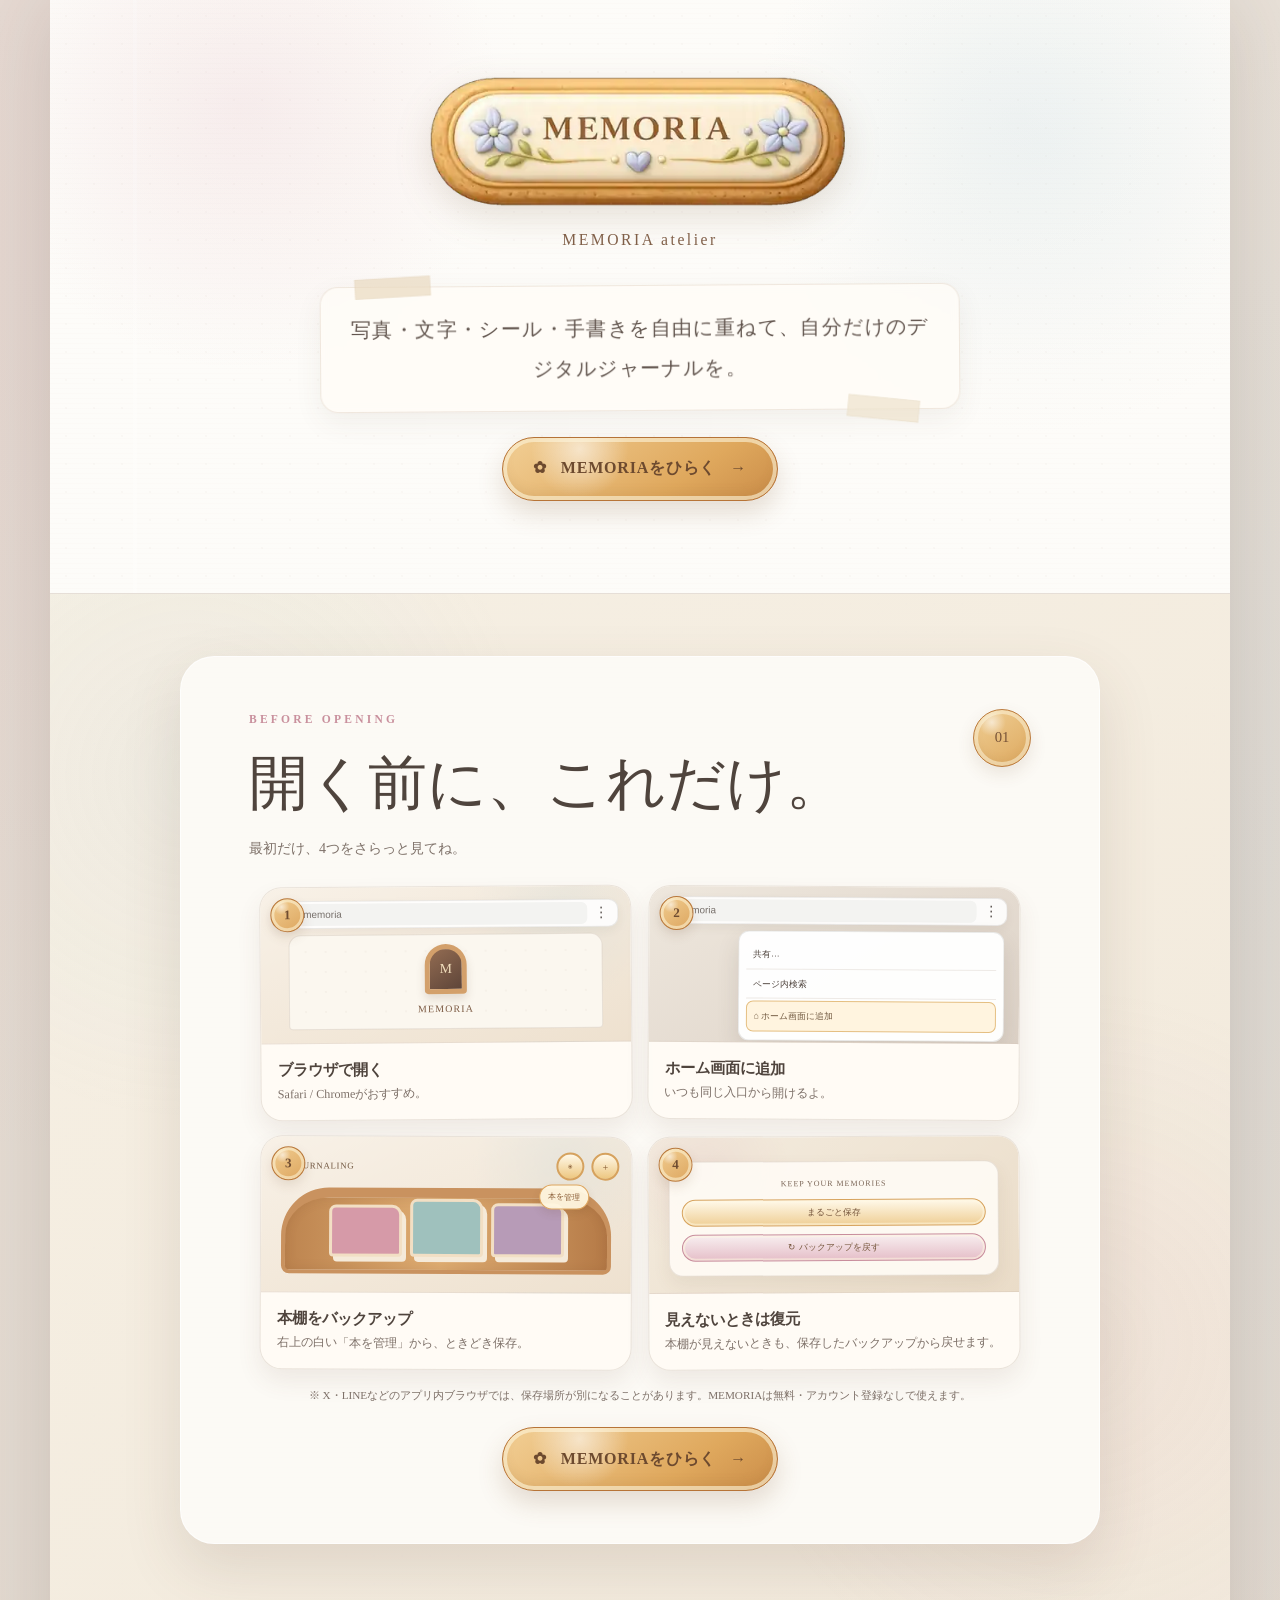
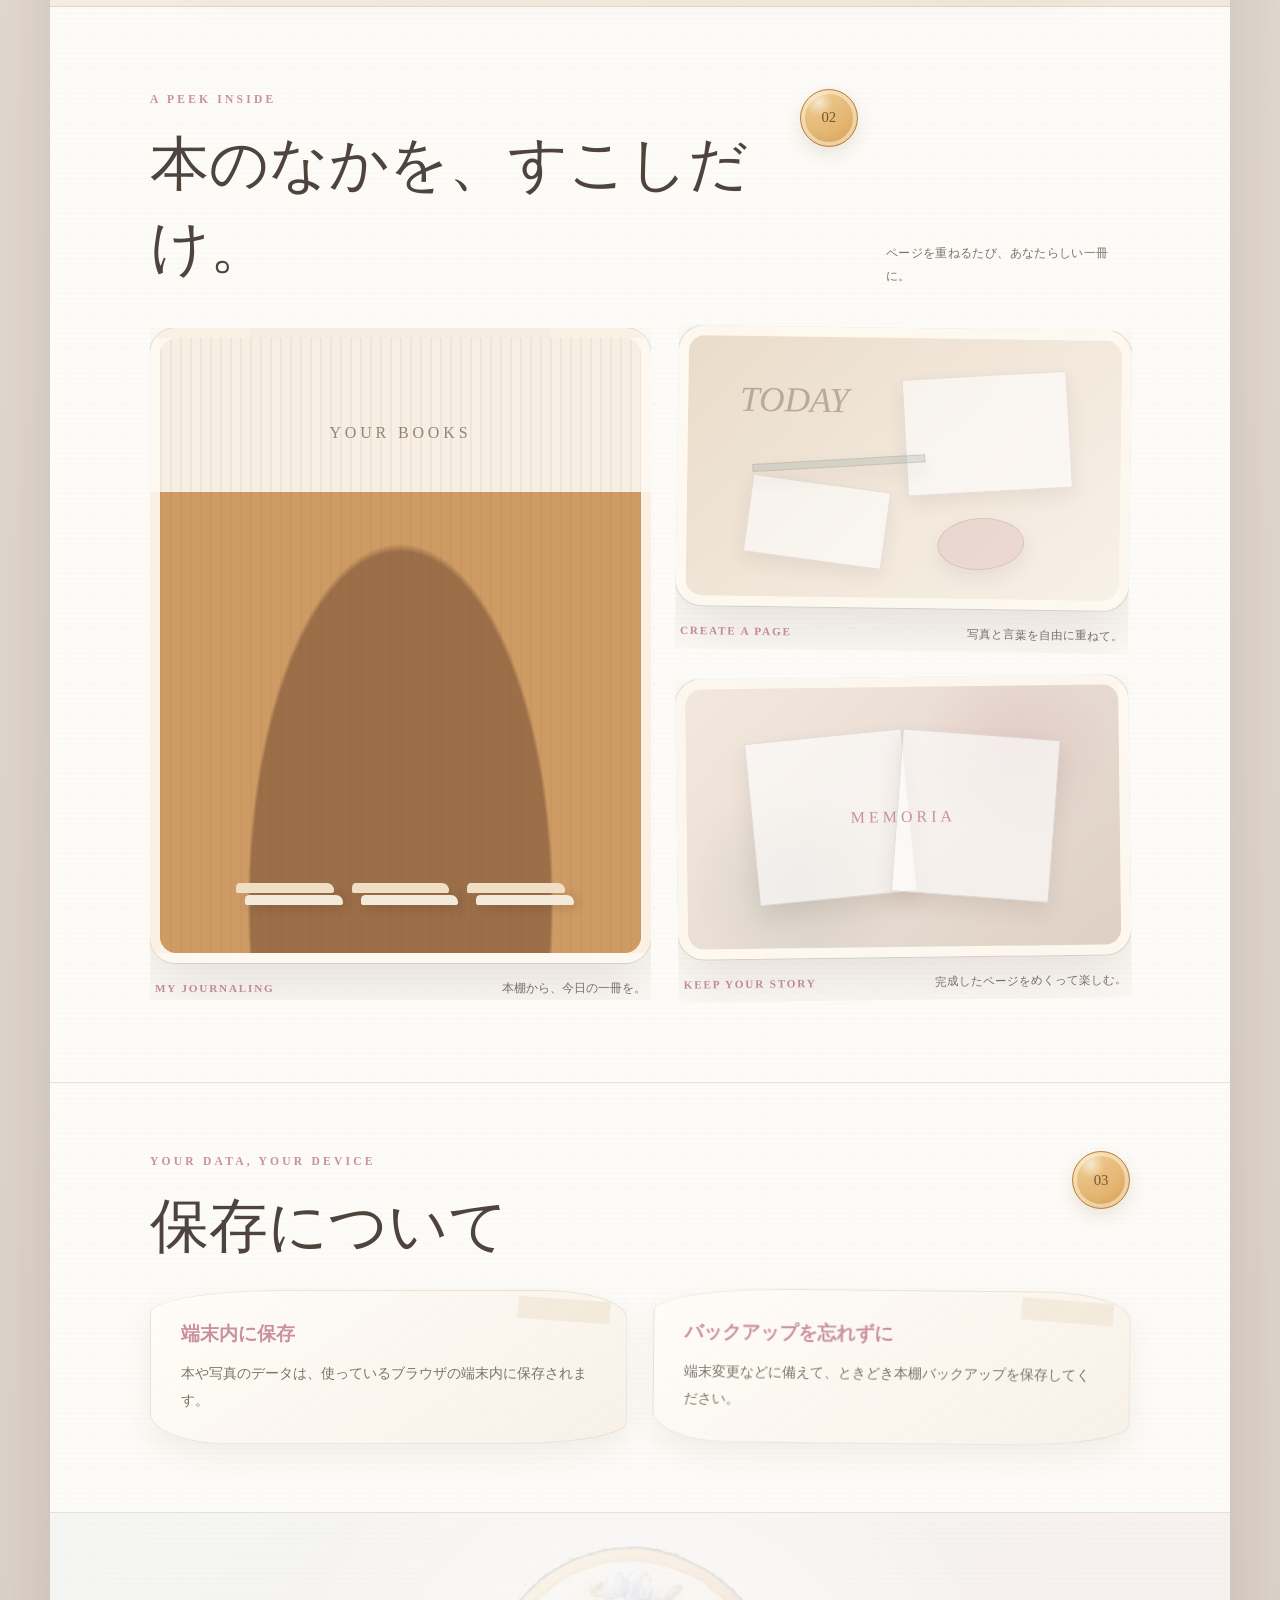
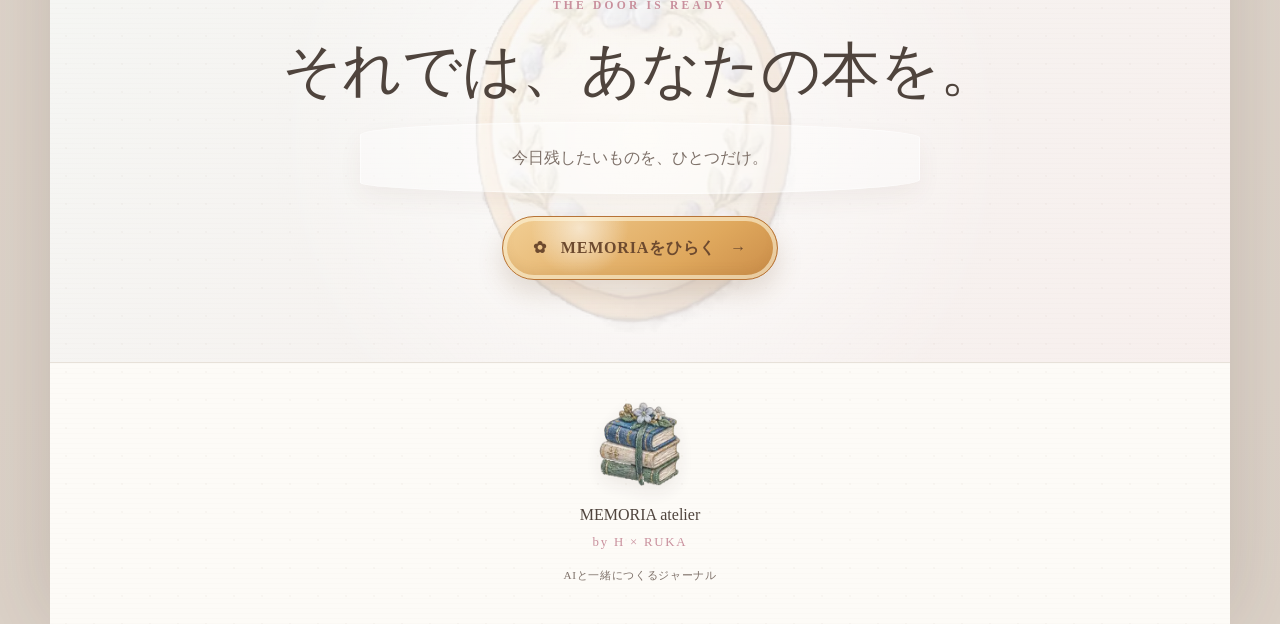
==== commit ddba70fc: "Polish entrance guidance copy" ====
--- a/index.html
+++ b/index.html
@@ -56,7 +56,7 @@
             </article>
             <article class="guide-card">
               <div class="guide-visual visual-restore" aria-hidden="true"><div class="mini-backup-panel"><span>KEEP YOUR MEMORIES</span><button type="button" tabindex="-1">まるごと保存</button><button type="button" tabindex="-1">↻ バックアップを戻す</button></div><span class="guide-badge">4</span></div>
-              <div class="guide-copy"><h3>見えないときは復元</h3><p>保存したバックアップから戻せます。</p></div>
+              <div class="guide-copy"><h3>見えないときは復元</h3><p>本棚が見えないときも、保存したバックアップから戻せます。</p></div>
             </article>
           </div>
 
@@ -68,7 +68,7 @@
       <section class="section gallery material-gallery" aria-labelledby="gallery-title">
         <div class="section-heading">
           <div><p class="section-number">02</p><p class="eyebrow">A PEEK INSIDE</p><h2 id="gallery-title">本のなかを、すこしだけ。</h2></div>
-          <p class="gallery-note">実際の画面写真は、あとからここへ。</p>
+          <p class="gallery-note">ページを重ねるたび、あなたらしい一冊に。</p>
         </div>
 
         <div class="screenshots">
--- a/materials-ui.css
+++ b/materials-ui.css
@@ -6,7 +6,7 @@
   linear-gradient(rgba(255,255,255,.22),rgba(255,255,255,.22)); }
 .material-brand { position:relative; width:min(68vw,430px); margin:0 auto; text-align:center; }
 .material-brand img { display:block; width:100%; height:auto; filter:drop-shadow(0 12px 18px rgba(108,72,37,.16)); }
-.material-brand p { margin:-2px 0 0; color:#816049; font-family:Georgia,"Times New Roman",serif; font-size:clamp(.85rem,2vw,1.04rem); font-style:italic; letter-spacing:.42em; text-indent:.42em; }
+.material-brand p { margin:8px 0 0; color:#816049; font-family:Georgia,"Times New Roman",serif; font-size:clamp(.78rem,1.8vw,.98rem); font-style:normal; font-weight:500; letter-spacing:.16em; text-transform:none; }
 .material-note { position:relative; width:min(88%,640px); margin:30px auto 26px; padding:22px 30px; background:rgba(255,253,247,.72); border:1px solid rgba(159,126,95,.16); border-radius:18px; box-shadow:0 10px 28px rgba(91,70,57,.07); backdrop-filter:blur(4px); }
 .material-note::before { content:""; position:absolute; width:76px; height:20px; left:34px; top:-10px; background:rgba(232,216,188,.66); transform:rotate(-3deg); box-shadow:inset 0 0 0 1px rgba(133,101,73,.04); }
 .material-note p { position:relative; z-index:1; margin:0; color:#61544d; line-height:2; }
@@ -23,6 +23,7 @@
 @media (max-width:720px){
   .material-hero{min-height:auto;padding-top:52px;padding-bottom:70px}
   .material-brand{width:min(74vw,390px)}
+  .material-brand p{font-size:.8rem;letter-spacing:.14em}
   .material-note{width:94%;padding:20px 22px;margin-top:24px;margin-bottom:24px}
   .material-note p{font-size:.86rem;line-height:1.9}
   .gallery-note{font-size:.7rem}
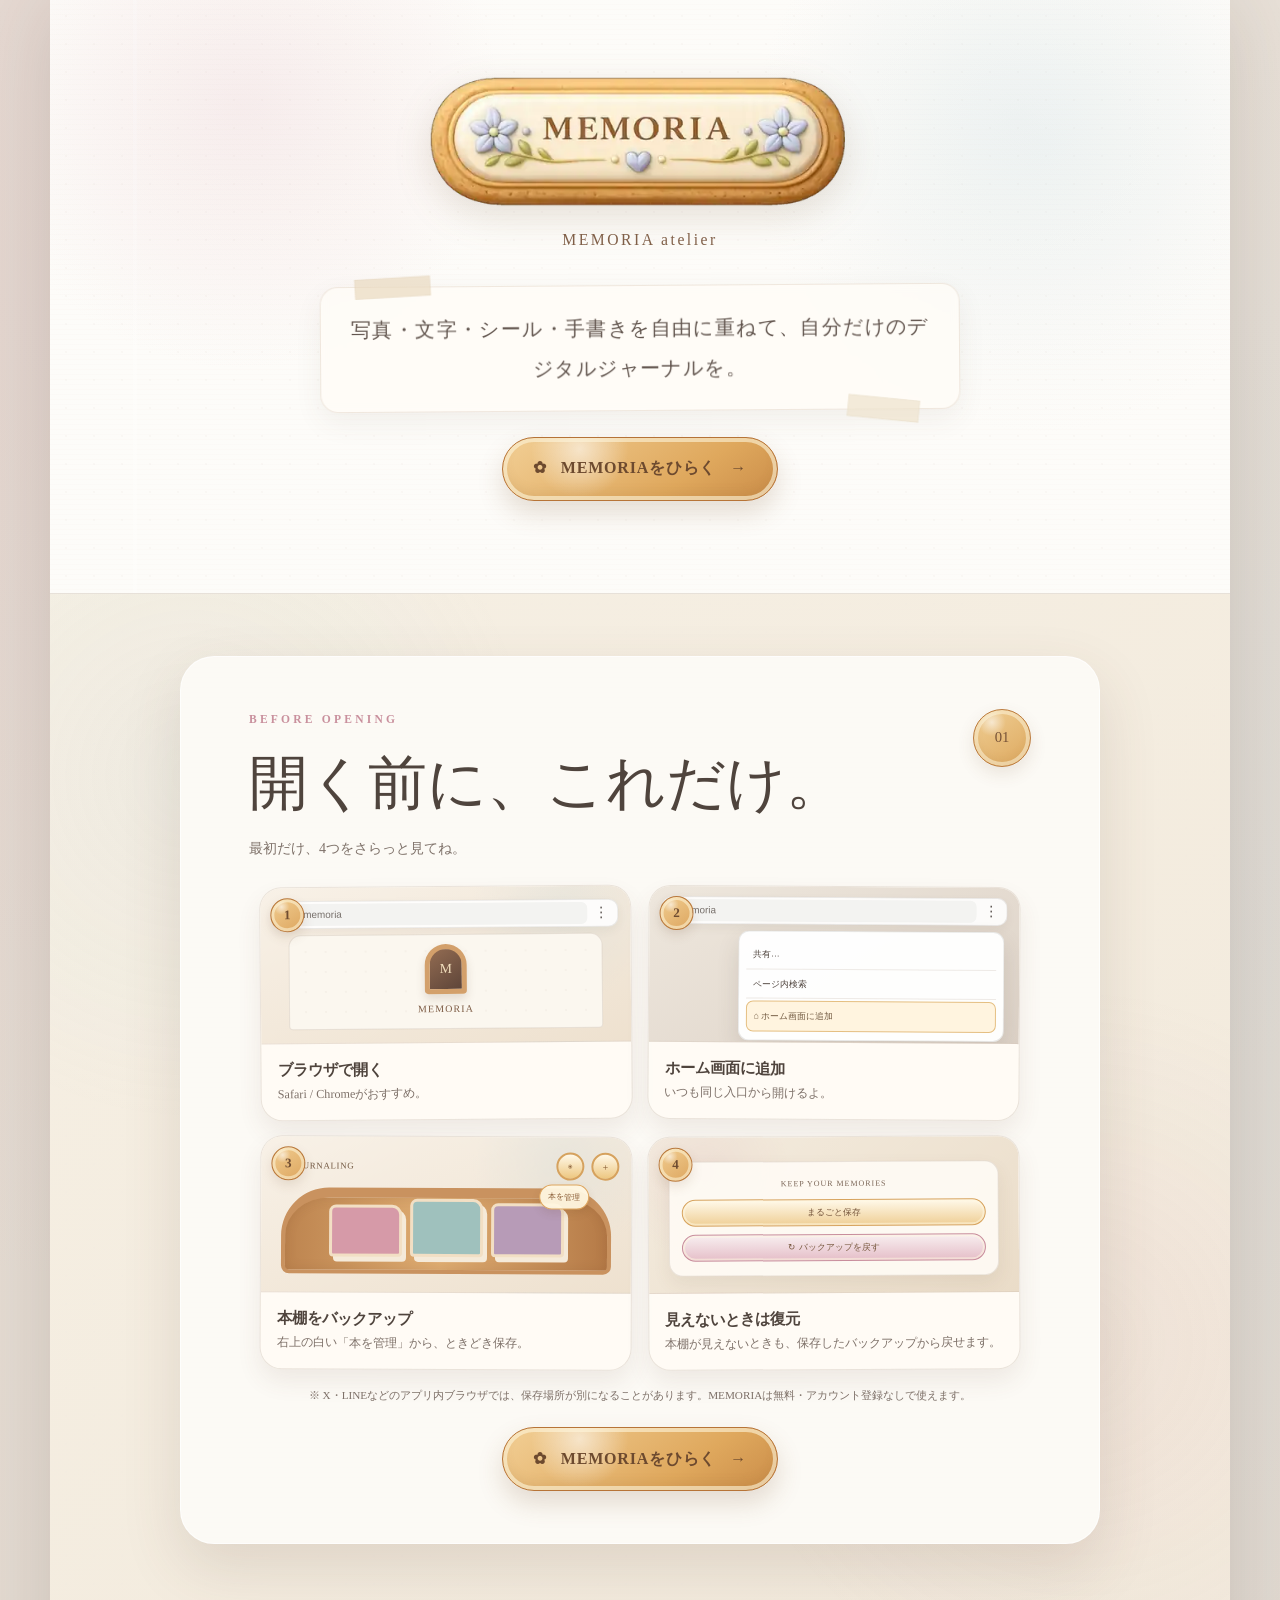
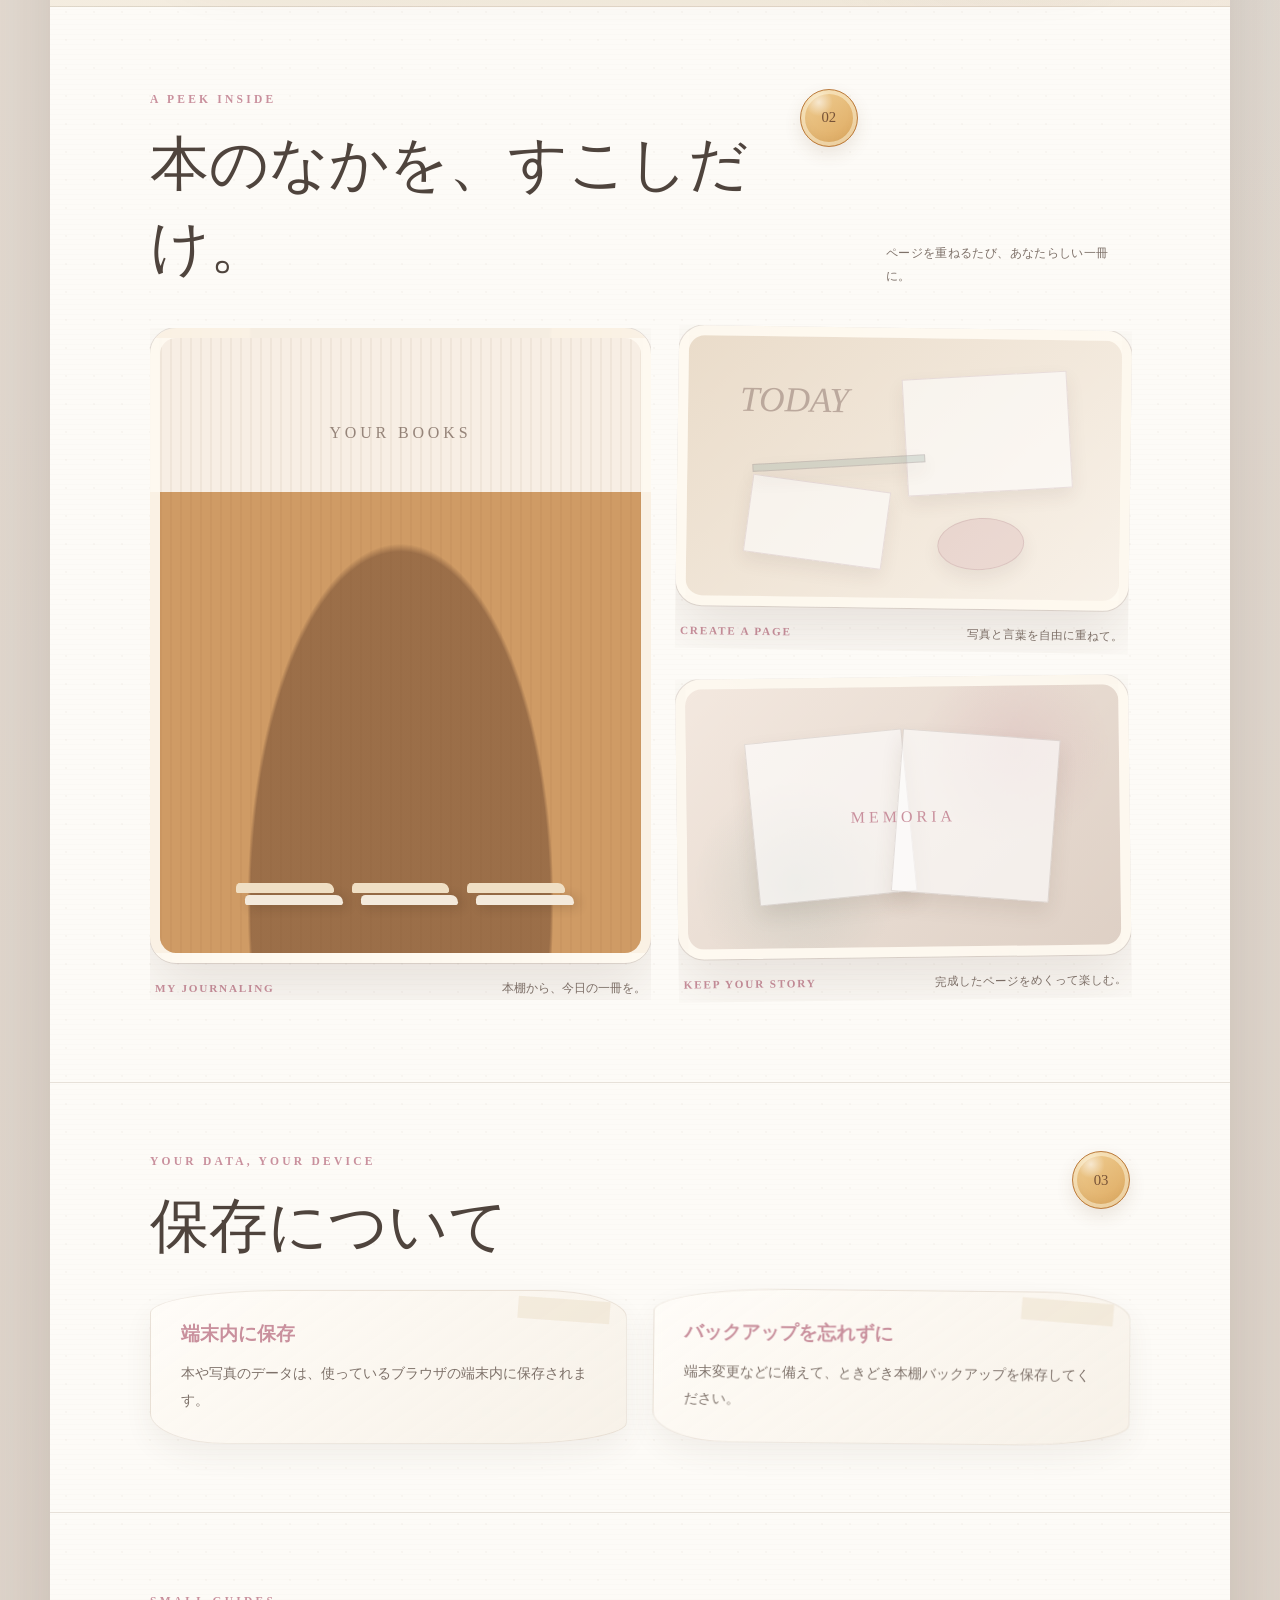
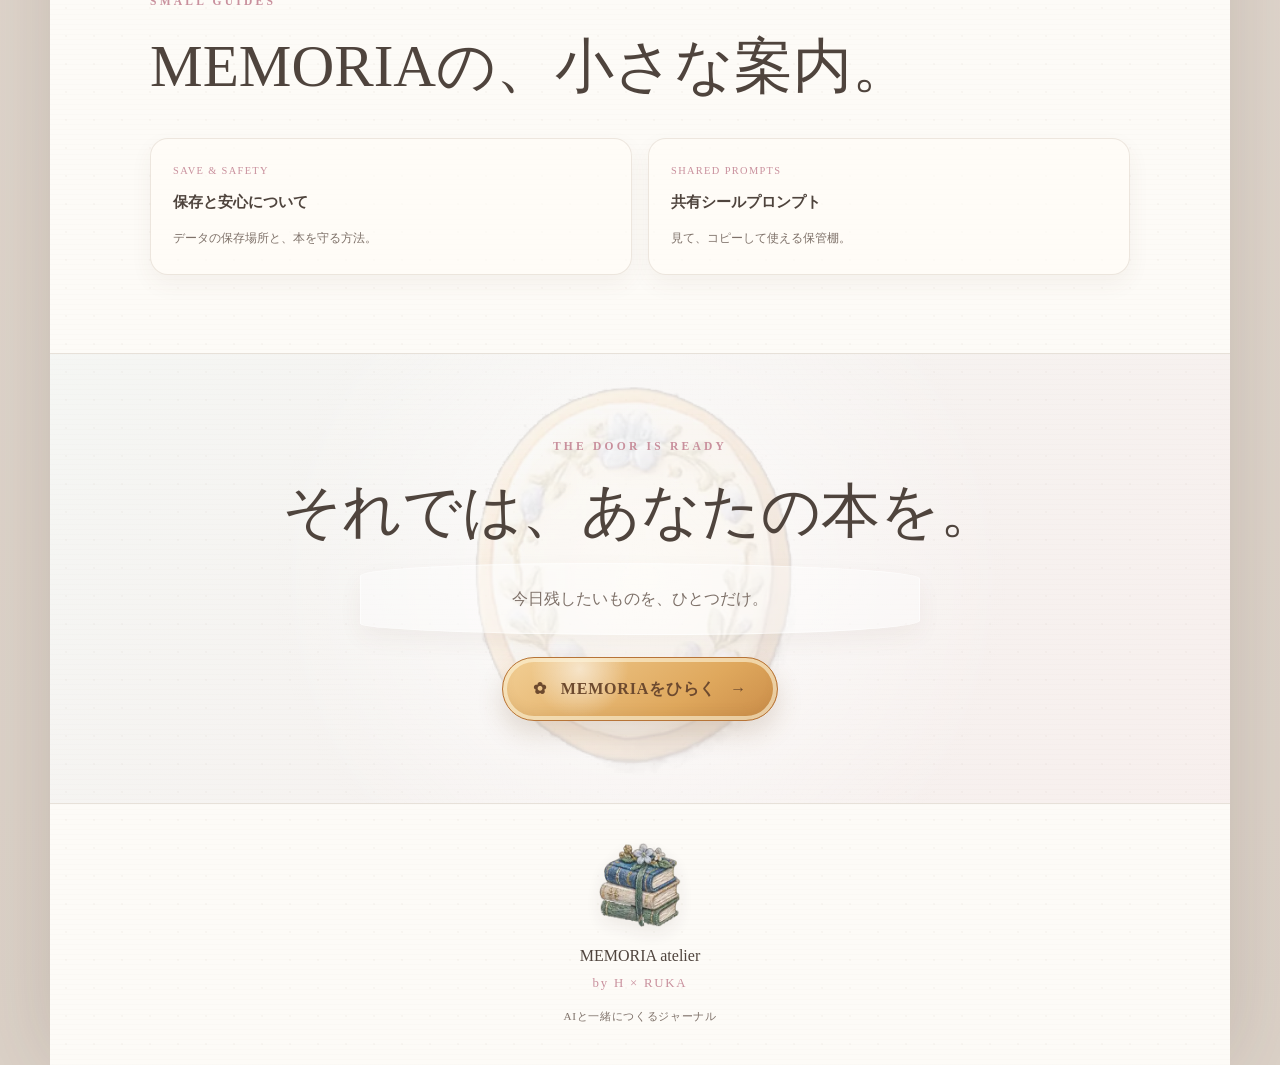
==== commit 5463d335: "Link secondary MEMORIA guides" ====
--- a/index.html
+++ b/index.html
@@ -15,6 +15,7 @@
   <link rel="stylesheet" href="./styles.css">
   <link rel="stylesheet" href="./compact.css">
   <link rel="stylesheet" href="./materials-ui.css">
+  <link rel="stylesheet" href="./guide-pages.css">
 </head>
 <body>
   <div class="page-shell">
@@ -95,6 +96,15 @@
         </div>
       </section>
 
+      <section class="section resource-links" aria-labelledby="resource-title">
+        <p class="eyebrow">SMALL GUIDES</p>
+        <h2 id="resource-title">MEMORIAの、小さな案内。</h2>
+        <div class="mini-links">
+          <a class="mini-link" href="./security.html"><span>SAVE &amp; SAFETY</span><strong>保存と安心について</strong><small>データの保存場所と、本を守る方法。</small></a>
+          <a class="mini-link" href="./sticker-prompts.html"><span>SHARED PROMPTS</span><strong>共有シールプロンプト</strong><small>見て、コピーして使える保管棚。</small></a>
+        </div>
+      </section>
+
       <section class="final-door material-final" aria-labelledby="final-title">
         <img class="final-wreath" src="./assets/materials/transparent/floral-wreath.png" alt="" aria-hidden="true">
         <p class="eyebrow">THE DOOR IS READY</p><h2 id="final-title">それでは、あなたの本を。</h2>
--- a/compact.css
+++ b/compact.css
@@ -557,3 +557,73 @@
   .mini-menu { right: 9px; }
   .guide-tip { font-size: .64rem; }
 }
+
+
+/* Phone-first guide: keep the four essentials readable without making the page feel heavy. */
+@media (max-width: 480px) {
+  .compact-guide {
+    padding-left: 18px;
+    padding-right: 18px;
+  }
+
+  .guide-grid {
+    grid-template-columns: 1fr;
+    gap: 12px;
+  }
+
+  .guide-card,
+  .guide-card:nth-child(1),
+  .guide-card:nth-child(2),
+  .guide-card:nth-child(3),
+  .guide-card:nth-child(4) {
+    display: grid;
+    grid-template-columns: minmax(118px, 42%) 1fr;
+    transform: none;
+  }
+
+  .guide-visual {
+    height: auto;
+    min-height: 132px;
+    border-right: 1px solid rgba(117,88,66,.11);
+    border-bottom: 0;
+  }
+
+  .guide-copy {
+    display: flex;
+    min-height: 0;
+    padding: 16px 14px;
+    flex-direction: column;
+    justify-content: center;
+  }
+
+  .guide-copy h3 {
+    font-size: .86rem;
+    line-height: 1.45;
+  }
+
+  .guide-copy p {
+    font-size: .73rem;
+    line-height: 1.65;
+  }
+
+  .guide-tip {
+    margin-top: 20px;
+    font-size: .7rem;
+    line-height: 1.75;
+  }
+}
+
+@media (max-width: 360px) {
+  .guide-card,
+  .guide-card:nth-child(1),
+  .guide-card:nth-child(2),
+  .guide-card:nth-child(3),
+  .guide-card:nth-child(4) {
+    grid-template-columns: 112px 1fr;
+  }
+
+  .guide-copy {
+    padding-left: 12px;
+    padding-right: 12px;
+  }
+}
--- a/guide-pages.css
+++ b/guide-pages.css
@@ -0,0 +1,144 @@
+/* Secondary guide pages for MEMORIA atelier. */
+.guide-page {
+  min-height: 100vh;
+  color: var(--ink);
+  background:
+    radial-gradient(circle at 12% 8%, rgba(201,144,157,.10), transparent 24%),
+    radial-gradient(circle at 88% 18%, rgba(173,201,211,.10), transparent 25%),
+    #f7f1e7;
+}
+.guide-header {
+  padding: 26px 22px 20px;
+  border-bottom: 1px solid rgba(117,88,66,.12);
+}
+.guide-header-inner,
+.guide-main,
+.guide-footer-inner { width: min(100%, 820px); margin: 0 auto; }
+.back-home {
+  display: inline-flex;
+  align-items: center;
+  gap: 7px;
+  color: var(--muted);
+  font-size: .78rem;
+  text-decoration: none;
+  border-bottom: 1px dotted rgba(116,87,67,.34);
+}
+.guide-main { padding: 58px 22px 84px; }
+.guide-title {
+  position: relative;
+  margin-bottom: 46px;
+  padding: 34px clamp(22px,5vw,48px);
+  text-align: center;
+  background: rgba(255,253,247,.72);
+  border: 1px solid rgba(159,126,95,.16);
+  border-radius: 22px;
+  box-shadow: 0 12px 30px rgba(91,70,57,.07);
+}
+.guide-title::before {
+  content: "";
+  position: absolute;
+  width: 78px;
+  height: 20px;
+  left: 50%;
+  top: -10px;
+  background: rgba(232,216,188,.72);
+  transform: translateX(-50%) rotate(-2deg);
+}
+.guide-cookie { display: block; width: 92px; margin: 0 auto 14px; filter: drop-shadow(0 7px 10px rgba(108,72,37,.14)); }
+.guide-kicker { margin: 0 0 7px; color: var(--rose); font-size: .68rem; letter-spacing: .18em; }
+.guide-title h1 { margin: 0; font-size: clamp(1.8rem,7vw,3rem); }
+.guide-title p:last-child { max-width: 590px; margin: 15px auto 0; color: var(--muted); font-size: .88rem; }
+.info-stack { display: grid; gap: 18px; }
+.info-card {
+  position: relative;
+  padding: 26px 28px;
+  background: rgba(255,252,245,.78);
+  border: 1px solid rgba(117,88,66,.14);
+  border-radius: 20px;
+  box-shadow: 0 10px 24px rgba(98,72,52,.07);
+}
+.info-card h2 { margin: 0 0 8px; font-size: 1.08rem; }
+.info-card p { margin: 0; color: var(--muted); font-size: .86rem; line-height: 1.85; }
+.info-card strong { color: var(--ink); }
+.info-number {
+  display: grid;
+  place-items: center;
+  width: 34px;
+  height: 34px;
+  margin-bottom: 13px;
+  color: #704d32;
+  background: linear-gradient(145deg,#f1cd91,#dda65f);
+  border: 1px solid #b9793c;
+  border-radius: 50%;
+  font-family: Georgia,serif;
+  font-size: .78rem;
+}
+.guide-note {
+  margin-top: 26px;
+  padding: 19px 22px;
+  color: var(--muted);
+  background: rgba(255,255,255,.42);
+  border-left: 3px solid rgba(173,201,211,.66);
+  font-size: .76rem;
+  line-height: 1.8;
+}
+.prompt-grid { display: grid; gap: 22px; }
+.prompt-card {
+  overflow: hidden;
+  background: rgba(255,252,245,.82);
+  border: 1px solid rgba(117,88,66,.15);
+  border-radius: 22px;
+  box-shadow: 0 12px 26px rgba(98,72,52,.08);
+}
+.prompt-head { padding: 22px 24px 17px; border-bottom: 1px dashed rgba(117,88,66,.18); }
+.prompt-label { margin: 0 0 6px; color: var(--rose); font-size: .66rem; letter-spacing: .14em; }
+.prompt-head h2 { margin: 0; font-size: 1.08rem; }
+.prompt-body { padding: 22px 24px 24px; }
+.prompt-text {
+  max-height: 300px;
+  margin: 0;
+  padding: 18px;
+  overflow: auto;
+  white-space: pre-wrap;
+  color: #554b45;
+  background: rgba(245,237,224,.72);
+  border: 1px solid rgba(117,88,66,.11);
+  border-radius: 14px;
+  font: .78rem/1.8 "Hiragino Kaku Gothic ProN","Yu Gothic",sans-serif;
+}
+.copy-button { width: 100%; margin-top: 14px; cursor: pointer; }
+.copy-status { min-height: 1.4em; margin: 8px 0 0; color: var(--rose); font-size: .7rem; text-align: center; }
+.guide-footer { padding: 34px 22px 42px; text-align: center; border-top: 1px solid rgba(117,88,66,.12); }
+.guide-footer p { margin: 0; color: var(--muted); font-size: .7rem; }
+.mini-links {
+  display: grid;
+  grid-template-columns: repeat(2,minmax(0,1fr));
+  gap: 16px;
+  margin-top: 26px;
+}
+.mini-link {
+  display: block;
+  padding: 22px;
+  color: inherit;
+  text-decoration: none;
+  background: rgba(255,253,247,.68);
+  border: 1px solid rgba(117,88,66,.13);
+  border-radius: 18px;
+  box-shadow: 0 9px 22px rgba(98,72,52,.06);
+  transition: transform .2s ease, box-shadow .2s ease;
+}
+.mini-link:hover,
+.mini-link:focus-visible { transform: translateY(-2px); box-shadow: 0 12px 26px rgba(98,72,52,.10); }
+.mini-link span { display: block; margin-bottom: 6px; color: var(--rose); font-size: .65rem; letter-spacing: .13em; }
+.mini-link strong { display: block; margin-bottom: 6px; font-size: .96rem; }
+.mini-link small { color: var(--muted); font-size: .72rem; line-height: 1.6; }
+@media (max-width: 560px) {
+  .guide-main { padding-top: 42px; }
+  .guide-title { margin-bottom: 32px; padding: 30px 20px; }
+  .info-card { padding: 23px 21px; }
+  .prompt-head,.prompt-body { padding-left: 19px; padding-right: 19px; }
+  .mini-links { grid-template-columns: 1fr; gap: 12px; }
+}
+@media (prefers-reduced-motion: reduce) {
+  .mini-link { transition: none; }
+}
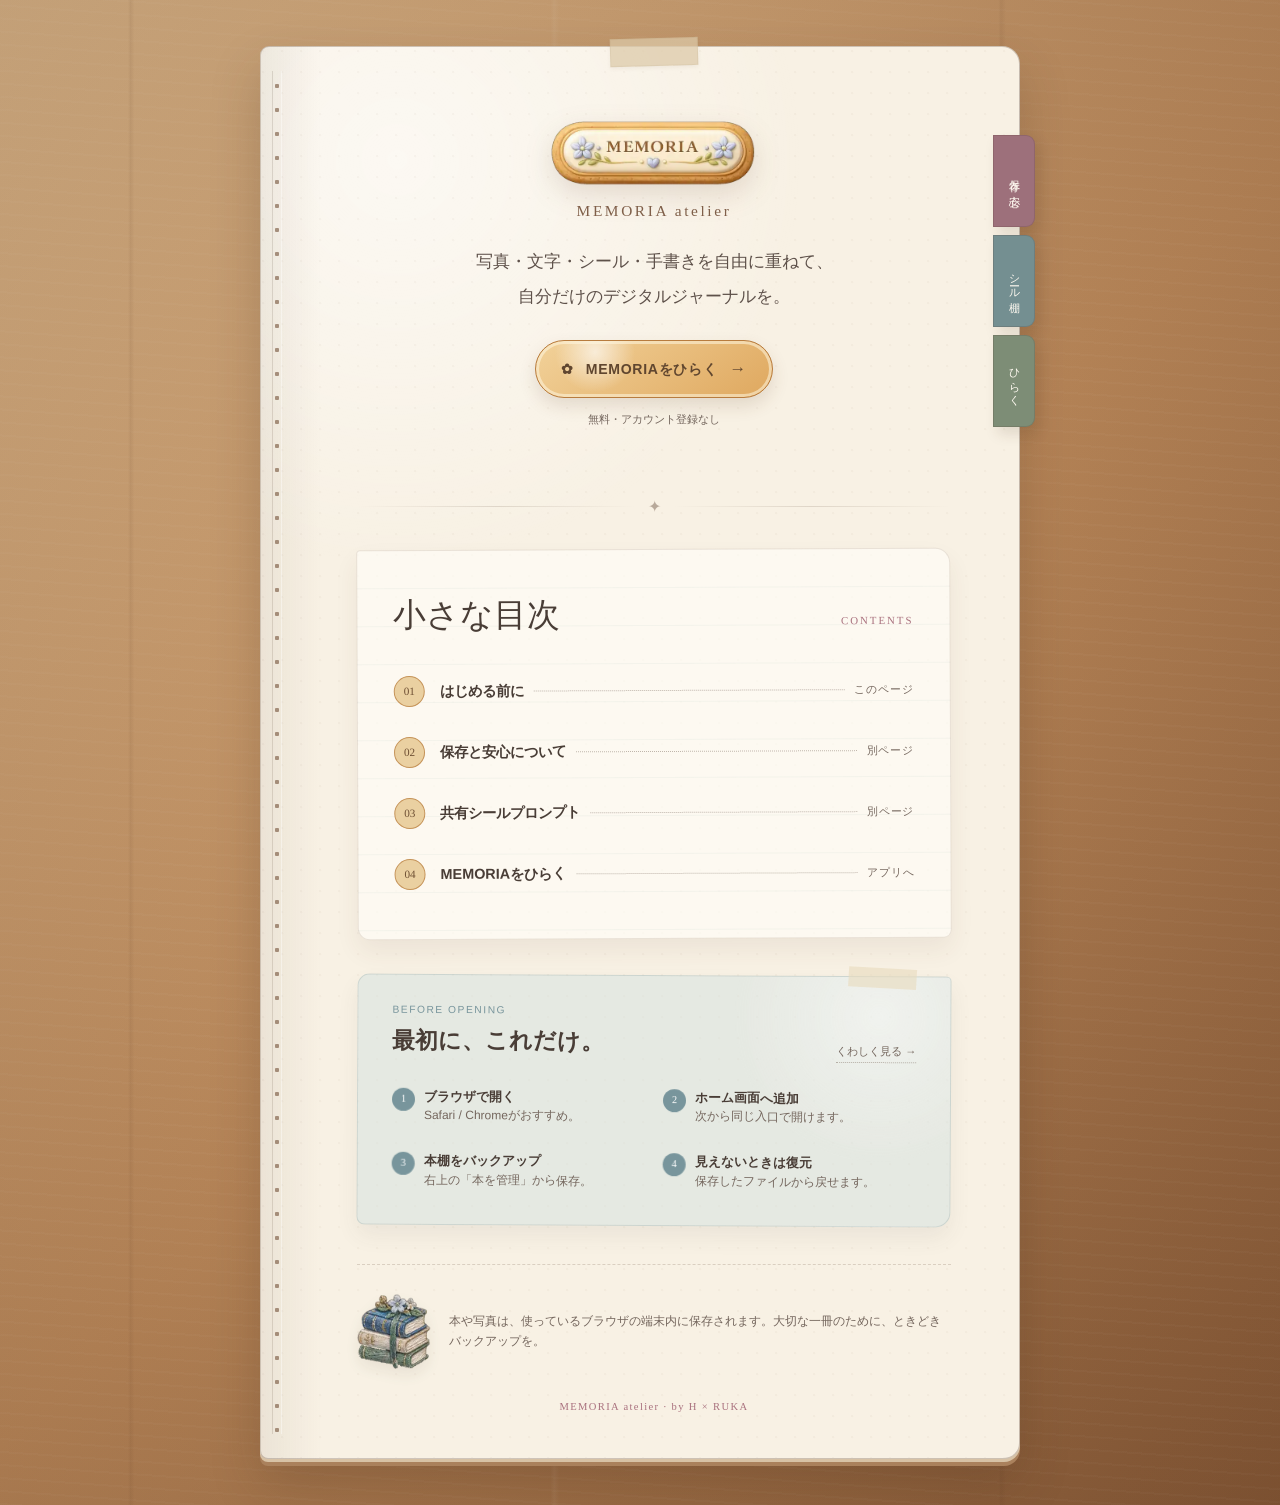
==== commit 564b43e4: "Redesign homepage as a journal contents page" ====
--- a/index.html
+++ b/index.html
@@ -3,117 +3,72 @@
 <head>
   <meta charset="utf-8">
   <meta name="viewport" content="width=device-width, initial-scale=1">
-  <meta name="theme-color" content="#f7f1e7">
-  <meta name="description" content="MEMORIA atelierは、写真・文字・シール・手書きを自由に重ねてつくる、ブラウザで使えるデジタルジャーナルアプリです。AIと一緒につくるジャーナル体験を楽しめます。">
-  <meta name="keywords" content="MEMORIA atelier, デジタルジャーナル, デジタルジャーナルアプリ, ブラウザジャーナル, digital journal, digital journaling, browser journal, AI assisted journal">
-  <meta property="og:title" content="MEMORIA atelier | ブラウザで使えるデジタルジャーナルアプリ">
-  <meta property="og:description" content="写真・文字・シール・手書きを自由に重ねて、自分だけのデジタルジャーナルをつくれるブラウザアプリです。">
+  <meta name="theme-color" content="#b98759">
+  <meta name="description" content="MEMORIA atelierは、写真・文字・シール・手書きを自由に重ねてつくる、ブラウザで使えるデジタルジャーナルアプリです。">
+  <meta property="og:title" content="MEMORIA atelier | デジタルジャーナル">
+  <meta property="og:description" content="写真・文字・シール・手書きを自由に重ねて、自分だけの一冊を。">
   <meta property="og:type" content="website">
   <meta property="og:url" content="https://ai-ruka.github.io/memoria-atelier-site/">
   <link rel="canonical" href="https://ai-ruka.github.io/memoria-atelier-site/">
-  <title>MEMORIA atelier | ブラウザで使えるデジタルジャーナルアプリ</title>
-  <link rel="stylesheet" href="./styles.css">
-  <link rel="stylesheet" href="./compact.css">
-  <link rel="stylesheet" href="./materials-ui.css">
-  <link rel="stylesheet" href="./guide-pages.css">
+  <title>MEMORIA atelier | デジタルジャーナル</title>
+  <link rel="stylesheet" href="./journal-home.css">
 </head>
 <body>
-  <div class="page-shell">
-    <header class="hero material-hero" id="top">
-      <div class="quiet-hero-paper" aria-hidden="true"></div>
+  <a class="skip-link" href="#contents">目次へ移動</a>
+  <div class="desk">
+    <main class="notebook">
+      <span class="binding" aria-hidden="true"></span>
+      <div class="page">
+        <nav class="page-tabs" aria-label="小さな案内">
+          <a class="page-tab" href="./security.html">保存と安心</a>
+          <a class="page-tab" href="./sticker-prompts.html">シール棚</a>
+          <a class="page-tab" href="https://memoria-atelier-hxr.netlify.app/" target="_blank" rel="noopener noreferrer">ひらく</a>
+        </nav>
 
-      <div class="material-brand" aria-label="MEMORIA atelier">
-        <img src="./assets/materials/memoria-cookie.webp" alt="MEMORIA">
-        <p>MEMORIA atelier</p>
+        <header class="hero">
+          <img class="brand-cookie" src="./assets/materials/memoria-cookie.webp" alt="MEMORIA">
+          <p class="atelier-name">MEMORIA atelier</p>
+          <h1>MEMORIA atelier</h1>
+          <p class="hero-copy">写真・文字・シール・手書きを自由に重ねて、<br>自分だけのデジタルジャーナルを。</p>
+          <a class="open-button" href="https://memoria-atelier-hxr.netlify.app/" target="_blank" rel="noopener noreferrer">MEMORIAをひらく</a>
+          <p class="hero-meta">無料・アカウント登録なし</p>
+        </header>
+
+        <div class="divider" aria-hidden="true"><span>✦</span></div>
+
+        <nav class="toc" id="contents" aria-labelledby="contents-title">
+          <div class="toc-head">
+            <h2 id="contents-title">小さな目次</h2>
+            <p>CONTENTS</p>
+          </div>
+          <ol class="toc-list">
+            <li><a class="toc-link" href="#first-guide"><span class="toc-number">01</span><span class="toc-label">はじめる前に</span><span class="toc-dots"></span><span class="toc-page">このページ</span></a></li>
+            <li><a class="toc-link" href="./security.html"><span class="toc-number">02</span><span class="toc-label">保存と安心について</span><span class="toc-dots"></span><span class="toc-page">別ページ</span></a></li>
+            <li><a class="toc-link" href="./sticker-prompts.html"><span class="toc-number">03</span><span class="toc-label">共有シールプロンプト</span><span class="toc-dots"></span><span class="toc-page">別ページ</span></a></li>
+            <li><a class="toc-link" href="https://memoria-atelier-hxr.netlify.app/" target="_blank" rel="noopener noreferrer"><span class="toc-number">04</span><span class="toc-label">MEMORIAをひらく</span><span class="toc-dots"></span><span class="toc-page">アプリへ</span></a></li>
+          </ol>
+        </nav>
+
+        <section class="first-guide" id="first-guide" aria-labelledby="first-guide-title">
+          <div class="guide-heading">
+            <div><p>BEFORE OPENING</p><h2 id="first-guide-title">最初に、これだけ。</h2></div>
+            <a href="./security.html">くわしく見る →</a>
+          </div>
+          <ol class="steps">
+            <li><strong>ブラウザで開く</strong>Safari / Chromeがおすすめ。</li>
+            <li><strong>ホーム画面へ追加</strong>次から同じ入口で開けます。</li>
+            <li><strong>本棚をバックアップ</strong>右上の「本を管理」から保存。</li>
+            <li><strong>見えないときは復元</strong>保存したファイルから戻せます。</li>
+          </ol>
+        </section>
+
+        <div class="bottom-note">
+          <img class="books" src="./assets/materials/books-ornament.webp" alt="" aria-hidden="true">
+          <p>本や写真は、使っているブラウザの端末内に保存されます。大切な一冊のために、ときどきバックアップを。</p>
+        </div>
+        <p class="credit">MEMORIA atelier · by H × RUKA</p>
       </div>
-
-      <div class="material-note hero-note">
-        <p>写真・文字・シール・手書きを自由に重ねて、自分だけのデジタルジャーナルを。</p>
-      </div>
-
-      <a class="primary-button" href="https://memoria-atelier-hxr.netlify.app/" target="_blank" rel="noopener noreferrer"><span aria-hidden="true">✿</span> MEMORIAをひらく <span aria-hidden="true">→</span></a>
-    </header>
-
-    <main>
-      <section class="section first-steps" id="start" aria-labelledby="start-title">
-        <div class="paper-card compact-guide visual-guide">
-          <p class="section-number">01</p>
-          <p class="eyebrow">BEFORE OPENING</p>
-          <h2 id="start-title">開く前に、これだけ。</h2>
-          <p class="guide-lead">最初だけ、4つをさらっと見てね。</p>
-
-          <div class="guide-grid">
-            <article class="guide-card">
-              <div class="guide-visual visual-browser" aria-hidden="true"><div class="mini-browser-top"><span></span><b>memoria</b><i>⋮</i></div><div class="mini-app-page"><span class="mini-door">M</span><em>MEMORIA</em></div><span class="guide-badge">1</span></div>
-              <div class="guide-copy"><h3>ブラウザで開く</h3><p>Safari / Chromeがおすすめ。</p></div>
-            </article>
-            <article class="guide-card">
-              <div class="guide-visual visual-home" aria-hidden="true"><div class="mini-browser-strip"><span>memoria</span><i>⋮</i></div><div class="mini-menu"><span>共有…</span><span>ページ内検索</span><strong>⌂ ホーム画面に追加</strong></div><span class="guide-badge">2</span></div>
-              <div class="guide-copy"><h3>ホーム画面に追加</h3><p>いつも同じ入口から開けるよ。</p></div>
-            </article>
-            <article class="guide-card">
-              <div class="guide-visual visual-backup" aria-hidden="true"><div class="mini-shelf-head"><span>MY JOURNALING</span><b>◉</b><i>＋</i></div><div class="mini-shelf"><span></span><span></span><span></span></div><div class="mini-highlight">本を管理</div><span class="guide-badge">3</span></div>
-              <div class="guide-copy"><h3>本棚をバックアップ</h3><p>右上の白い「本を管理」から、ときどき保存。</p></div>
-            </article>
-            <article class="guide-card">
-              <div class="guide-visual visual-restore" aria-hidden="true"><div class="mini-backup-panel"><span>KEEP YOUR MEMORIES</span><button type="button" tabindex="-1">まるごと保存</button><button type="button" tabindex="-1">↻ バックアップを戻す</button></div><span class="guide-badge">4</span></div>
-              <div class="guide-copy"><h3>見えないときは復元</h3><p>本棚が見えないときも、保存したバックアップから戻せます。</p></div>
-            </article>
-          </div>
-
-          <p class="guide-tip">※ X・LINEなどのアプリ内ブラウザでは、保存場所が別になることがあります。MEMORIAは無料・アカウント登録なしで使えます。</p>
-          <a class="primary-button guide-open" href="https://memoria-atelier-hxr.netlify.app/" target="_blank" rel="noopener noreferrer"><span aria-hidden="true">✿</span> MEMORIAをひらく <span aria-hidden="true">→</span></a>
-        </div>
-      </section>
-
-      <section class="section gallery material-gallery" aria-labelledby="gallery-title">
-        <div class="section-heading">
-          <div><p class="section-number">02</p><p class="eyebrow">A PEEK INSIDE</p><h2 id="gallery-title">本のなかを、すこしだけ。</h2></div>
-          <p class="gallery-note">ページを重ねるたび、あなたらしい一冊に。</p>
-        </div>
-
-        <div class="screenshots">
-          <figure class="screenshot-placeholder screenshot-tall material-shot">
-            <div class="placeholder-art shelf-art" aria-hidden="true"><span></span><span></span><span></span></div>
-            <figcaption><strong>MY JOURNALING</strong><span>本棚から、今日の一冊を。</span></figcaption>
-          </figure>
-          <figure class="screenshot-placeholder collage-card material-shot">
-            <div class="placeholder-art page-art" aria-hidden="true"><span></span><span></span><span></span><span></span></div>
-            <figcaption><strong>CREATE A PAGE</strong><span>写真と言葉を自由に重ねて。</span></figcaption>
-          </figure>
-          <figure class="screenshot-placeholder collage-card material-shot">
-            <div class="placeholder-art preview-art" aria-hidden="true"><span>MEMORIA</span></div>
-            <figcaption><strong>KEEP YOUR STORY</strong><span>完成したページをめくって楽しむ。</span></figcaption>
-          </figure>
-        </div>
-      </section>
-
-      <section class="section storage compact-storage material-storage" aria-labelledby="storage-title">
-        <p class="section-number">03</p><p class="eyebrow">YOUR DATA, YOUR DEVICE</p><h2 id="storage-title">保存について</h2>
-        <div class="storage-grid">
-          <div class="small-note-card material-storage-card"><div><h3>端末内に保存</h3><p>本や写真のデータは、使っているブラウザの端末内に保存されます。</p></div></div>
-          <div class="small-note-card material-storage-card"><div><h3>バックアップを忘れずに</h3><p>端末変更などに備えて、ときどき本棚バックアップを保存してください。</p></div></div>
-        </div>
-      </section>
-
-      <section class="section resource-links" aria-labelledby="resource-title">
-        <p class="eyebrow">SMALL GUIDES</p>
-        <h2 id="resource-title">MEMORIAの、小さな案内。</h2>
-        <div class="mini-links">
-          <a class="mini-link" href="./security.html"><span>SAVE &amp; SAFETY</span><strong>保存と安心について</strong><small>データの保存場所と、本を守る方法。</small></a>
-          <a class="mini-link" href="./sticker-prompts.html"><span>SHARED PROMPTS</span><strong>共有シールプロンプト</strong><small>見て、コピーして使える保管棚。</small></a>
-        </div>
-      </section>
-
-      <section class="final-door material-final" aria-labelledby="final-title">
-        <img class="final-wreath" src="./assets/materials/transparent/floral-wreath.png" alt="" aria-hidden="true">
-        <p class="eyebrow">THE DOOR IS READY</p><h2 id="final-title">それでは、あなたの本を。</h2>
-        <div class="final-note"><p>今日残したいものを、ひとつだけ。</p></div>
-        <a class="primary-button" href="https://memoria-atelier-hxr.netlify.app/" target="_blank" rel="noopener noreferrer"><span aria-hidden="true">✿</span> MEMORIAをひらく <span aria-hidden="true">→</span></a>
-      </section>
     </main>
-
-    <footer><img class="footer-books" src="./assets/materials/books-ornament.webp" alt="" aria-hidden="true"><p>MEMORIA atelier</p><p class="credit">by H × RUKA</p><p class="footer-ai">AIと一緒につくるジャーナル</p></footer>
   </div>
 </body>
-</html>
+</html>
--- a/journal-home.css
+++ b/journal-home.css
@@ -0,0 +1,427 @@
+:root {
+  --desk-light: #d8b488;
+  --desk-mid: #b98759;
+  --desk-dark: #845735;
+  --paper: #f8f1e4;
+  --paper-deep: #eee1ce;
+  --ink: #493d36;
+  --muted: #74665d;
+  --rose: #a9717e;
+  --blue: #78959c;
+  --sage: #7e9385;
+  --gold: #c89352;
+  --line: rgba(91, 68, 50, .16);
+  --shadow: rgba(62, 39, 23, .22);
+}
+
+* { box-sizing: border-box; }
+html { scroll-behavior: smooth; }
+body {
+  min-width: 320px;
+  margin: 0;
+  color: var(--ink);
+  background: var(--desk-mid);
+  font-family: "Hiragino Kaku Gothic ProN", "Yu Gothic", "Noto Sans JP", sans-serif;
+  line-height: 1.75;
+}
+a { color: inherit; }
+button, a { -webkit-tap-highlight-color: transparent; }
+img { max-width: 100%; }
+.skip-link {
+  position: fixed;
+  top: 8px;
+  left: 8px;
+  z-index: 50;
+  padding: 8px 12px;
+  color: #fff;
+  background: var(--ink);
+  border-radius: 8px;
+  transform: translateY(-150%);
+}
+.skip-link:focus { transform: translateY(0); }
+
+.desk {
+  position: relative;
+  min-height: 100vh;
+  overflow: hidden;
+  padding: clamp(14px, 4vw, 46px);
+  background:
+    linear-gradient(90deg, transparent 0 10%, rgba(84,48,25,.08) 10.2%, transparent 10.5% 43%, rgba(255,255,255,.05) 43.3%, transparent 43.7% 78%, rgba(72,42,24,.07) 78.2%, transparent 78.6%),
+    repeating-linear-gradient(4deg, rgba(255,255,255,.025) 0 2px, transparent 2px 13px),
+    linear-gradient(135deg, var(--desk-light), var(--desk-mid) 52%, var(--desk-dark));
+}
+.desk::after {
+  content: "";
+  position: absolute;
+  inset: 0;
+  pointer-events: none;
+  background: radial-gradient(ellipse at center, transparent 35%, rgba(67,38,21,.14));
+}
+
+.notebook {
+  position: relative;
+  z-index: 1;
+  width: min(100%, 760px);
+  margin: 0 auto;
+  padding-left: 28px;
+  background:
+    linear-gradient(90deg, rgba(94,68,48,.08), transparent 8%),
+    radial-gradient(circle at 18% 8%, rgba(255,255,255,.55), transparent 28%),
+    var(--paper);
+  border: 1px solid rgba(82,57,39,.26);
+  border-radius: 9px 18px 16px 8px;
+  box-shadow:
+    0 3px 0 #d7c2a5,
+    0 7px 0 #aa815c,
+    0 24px 50px var(--shadow);
+}
+.notebook::before {
+  content: "";
+  position: absolute;
+  inset: 0;
+  pointer-events: none;
+  border-radius: inherit;
+  background:
+    radial-gradient(circle at 12% 20%, rgba(115,80,53,.035) 0 1px, transparent 1.4px) 0 0 / 19px 21px;
+  mix-blend-mode: multiply;
+}
+.binding {
+  position: absolute;
+  z-index: 4;
+  left: 11px;
+  top: 24px;
+  bottom: 24px;
+  width: 10px;
+  border-left: 1px solid rgba(80,56,40,.24);
+  border-right: 1px solid rgba(255,255,255,.62);
+  background:
+    radial-gradient(circle, #7b5b43 0 2px, transparent 2.5px) center 3px / 8px 24px repeat-y;
+  opacity: .64;
+}
+.page {
+  position: relative;
+  padding: clamp(36px, 7vw, 72px) clamp(22px, 7vw, 68px) 42px;
+}
+.page::before {
+  content: "";
+  position: absolute;
+  top: -9px;
+  left: 50%;
+  width: 86px;
+  height: 26px;
+  background: rgba(221, 202, 168, .72);
+  border: 1px solid rgba(108,78,52,.05);
+  box-shadow: 0 2px 4px rgba(83,57,38,.06);
+  transform: translateX(-50%) rotate(-1.5deg);
+}
+
+.page-tabs {
+  position: absolute;
+  top: 88px;
+  right: -16px;
+  z-index: 5;
+  display: grid;
+  gap: 8px;
+}
+.page-tab {
+  display: grid;
+  place-items: center;
+  width: 42px;
+  min-height: 92px;
+  padding: 8px 5px;
+  color: #fffaf1;
+  border: 1px solid rgba(78,54,40,.18);
+  border-radius: 0 9px 9px 0;
+  box-shadow: 5px 7px 14px rgba(68,43,27,.13);
+  font-family: Georgia, "Times New Roman", serif;
+  font-size: .66rem;
+  letter-spacing: .1em;
+  line-height: 1.25;
+  text-decoration: none;
+  writing-mode: vertical-rl;
+}
+.page-tab:nth-child(1) { background: #9d707b; }
+.page-tab:nth-child(2) { background: #748f91; }
+.page-tab:nth-child(3) { background: #7d8d76; }
+
+.hero {
+  position: relative;
+  text-align: center;
+}
+.brand-cookie {
+  display: block;
+  width: clamp(138px, 34vw, 210px);
+  margin: 0 auto 10px;
+  filter: drop-shadow(0 10px 14px rgba(99,62,34,.15));
+}
+.atelier-name {
+  margin: 0 0 24px;
+  color: #80604a;
+  font: 500 clamp(.78rem, 2.6vw, .96rem)/1.4 Georgia, "Times New Roman", serif;
+  letter-spacing: .17em;
+}
+.hero h1 {
+  position: absolute;
+  width: 1px;
+  height: 1px;
+  overflow: hidden;
+  clip-path: inset(50%);
+}
+.hero-copy {
+  max-width: 520px;
+  margin: 0 auto;
+  color: #5e514a;
+  font-family: "Yu Mincho", "Hiragino Mincho ProN", Georgia, serif;
+  font-size: clamp(.92rem, 3.2vw, 1.08rem);
+  line-height: 2;
+}
+.open-button {
+  display: inline-flex;
+  align-items: center;
+  justify-content: center;
+  gap: 12px;
+  min-height: 56px;
+  margin-top: 26px;
+  padding: 13px 25px;
+  color: #60462f;
+  background:
+    radial-gradient(circle at 25% 20%, rgba(255,255,255,.66), transparent 22%),
+    linear-gradient(145deg, #f2d29a, #dfa85f);
+  border: 1px solid #b87c3e;
+  border-radius: 999px;
+  box-shadow:
+    inset 0 0 0 3px rgba(255,248,226,.54),
+    0 8px 17px rgba(102,66,34,.14);
+  font-family: inherit;
+  font-size: .88rem;
+  font-weight: 700;
+  letter-spacing: .05em;
+  text-decoration: none;
+}
+.open-button::before { content: "✿"; font-family: Georgia, serif; }
+.open-button::after { content: "→"; font-size: 1.05rem; }
+.hero-meta {
+  margin: 12px 0 0;
+  color: var(--muted);
+  font-size: .68rem;
+}
+
+.divider {
+  display: flex;
+  align-items: center;
+  gap: 12px;
+  margin: clamp(38px, 8vw, 64px) 0 28px;
+  color: rgba(95,70,52,.42);
+}
+.divider::before,
+.divider::after {
+  content: "";
+  flex: 1;
+  height: 1px;
+  background: linear-gradient(90deg, transparent, var(--line), transparent);
+}
+.divider span { font-family: Georgia, serif; }
+
+.toc {
+  position: relative;
+  padding: clamp(24px, 5vw, 36px);
+  background:
+    repeating-linear-gradient(to bottom, transparent 0 37px, rgba(105,139,151,.12) 38px),
+    rgba(255,253,247,.66);
+  border: 1px solid rgba(112,83,60,.14);
+  border-radius: 4px 15px 8px 12px;
+  box-shadow: 0 12px 25px rgba(83,58,41,.07);
+  transform: rotate(-.25deg);
+}
+.toc-head {
+  display: flex;
+  align-items: baseline;
+  justify-content: space-between;
+  gap: 16px;
+  margin-bottom: 18px;
+}
+.toc-head p {
+  margin: 0;
+  color: var(--rose);
+  font: .68rem/1 Georgia, serif;
+  letter-spacing: .18em;
+}
+.toc-head h2 {
+  margin: 0;
+  font-family: "Yu Mincho", "Hiragino Mincho ProN", Georgia, serif;
+  font-size: clamp(1.5rem, 5vw, 2.05rem);
+  font-weight: 500;
+}
+.toc-list {
+  display: grid;
+  gap: 3px;
+  margin: 0;
+  padding: 0;
+  list-style: none;
+}
+.toc-link {
+  display: grid;
+  grid-template-columns: 36px auto 1fr auto;
+  align-items: center;
+  gap: 10px;
+  min-height: 58px;
+  text-decoration: none;
+}
+.toc-number {
+  display: grid;
+  place-items: center;
+  width: 31px;
+  height: 31px;
+  color: #6d4e32;
+  background: #ead0a1;
+  border: 1px solid #c59358;
+  border-radius: 50%;
+  font: .7rem/1 Georgia, serif;
+}
+.toc-label { font-size: .9rem; font-weight: 700; }
+.toc-dots { min-width: 18px; border-bottom: 1px dotted rgba(83,62,48,.36); }
+.toc-page { color: var(--muted); font: .68rem/1 Georgia, serif; letter-spacing: .08em; }
+.toc-link:hover .toc-label,
+.toc-link:focus-visible .toc-label { color: var(--rose); }
+
+.first-guide {
+  position: relative;
+  margin-top: 36px;
+  padding: 26px clamp(20px, 5vw, 34px);
+  background:
+    radial-gradient(circle at 88% 16%, rgba(255,255,255,.42), transparent 26%),
+    rgba(209,224,224,.48);
+  border: 1px solid rgba(104,133,137,.2);
+  border-radius: 12px 5px 15px 8px;
+  box-shadow: 0 11px 22px rgba(72,73,66,.07);
+  transform: rotate(.28deg);
+}
+.first-guide::before {
+  content: "";
+  position: absolute;
+  top: -9px;
+  right: 34px;
+  width: 68px;
+  height: 20px;
+  background: rgba(233,219,190,.62);
+  transform: rotate(3deg);
+}
+.guide-heading {
+  display: flex;
+  align-items: end;
+  justify-content: space-between;
+  gap: 18px;
+  margin-bottom: 18px;
+}
+.guide-heading p { margin: 0; color: var(--blue); font-size: .64rem; letter-spacing: .15em; }
+.guide-heading h2 { margin: 2px 0 0; font-size: clamp(1.14rem, 4vw, 1.42rem); }
+.guide-heading a {
+  color: var(--muted);
+  font-size: .69rem;
+  text-decoration: none;
+  border-bottom: 1px dotted rgba(83,62,48,.36);
+}
+.steps {
+  display: grid;
+  grid-template-columns: repeat(2, minmax(0, 1fr));
+  gap: 10px 18px;
+  margin: 0;
+  padding: 0;
+  list-style: none;
+  counter-reset: steps;
+}
+.steps li {
+  position: relative;
+  min-height: 50px;
+  padding: 8px 0 8px 32px;
+  color: var(--muted);
+  font-size: .75rem;
+  line-height: 1.55;
+  counter-increment: steps;
+}
+.steps li::before {
+  content: counter(steps);
+  position: absolute;
+  top: 9px;
+  left: 0;
+  display: grid;
+  place-items: center;
+  width: 23px;
+  height: 23px;
+  color: #fff;
+  background: var(--blue);
+  border-radius: 50%;
+  font: .64rem/1 Georgia, serif;
+}
+.steps strong { display: block; color: var(--ink); font-size: .8rem; }
+
+.bottom-note {
+  display: grid;
+  grid-template-columns: 74px 1fr;
+  align-items: center;
+  gap: 18px;
+  margin-top: 38px;
+  padding-top: 28px;
+  border-top: 1px dashed rgba(94,70,52,.2);
+}
+.books { width: 74px; opacity: .9; filter: drop-shadow(0 7px 8px rgba(82,56,38,.1)); }
+.bottom-note p { margin: 0; color: var(--muted); font-size: .72rem; }
+.credit {
+  margin: 30px 0 0;
+  color: var(--rose);
+  font: .66rem/1.6 Georgia, serif;
+  letter-spacing: .13em;
+  text-align: center;
+}
+
+.open-button,
+.toc-link,
+.page-tab { transition: transform .2s ease, filter .2s ease; }
+.open-button:hover,
+.open-button:focus-visible { transform: translateY(-2px); filter: saturate(1.05); }
+.page-tab:hover,
+.page-tab:focus-visible { transform: translateX(3px); }
+:focus-visible { outline: 3px solid rgba(117,151,158,.45); outline-offset: 3px; }
+
+@media (max-width: 620px) {
+  .desk { padding: 12px 10px 24px; }
+  .notebook { padding-left: 20px; border-radius: 7px 13px 13px 6px; }
+  .binding { left: 7px; width: 8px; }
+  .page { padding: 42px 20px 34px; }
+  .page-tabs {
+    position: relative;
+    top: auto;
+    right: auto;
+    display: flex;
+    justify-content: center;
+    gap: 7px;
+    margin: -6px 0 30px;
+  }
+  .page-tab {
+    width: auto;
+    min-width: 84px;
+    min-height: 36px;
+    padding: 8px 12px;
+    border-radius: 0 0 8px 8px;
+    writing-mode: horizontal-tb;
+  }
+  .brand-cookie { width: min(48vw, 176px); }
+  .toc { padding: 24px 18px; }
+  .toc-link { grid-template-columns: 32px auto 1fr auto; gap: 8px; }
+  .toc-label { font-size: .83rem; }
+  .steps { grid-template-columns: 1fr; gap: 3px; }
+  .steps li { min-height: 43px; }
+}
+@media (max-width: 370px) {
+  .page { padding-left: 16px; padding-right: 16px; }
+  .page-tabs { gap: 5px; }
+  .page-tab { min-width: 0; flex: 1; padding-left: 7px; padding-right: 7px; font-size: .6rem; }
+  .toc-page { display: none; }
+  .toc-link { grid-template-columns: 32px auto 1fr; }
+  .bottom-note { grid-template-columns: 60px 1fr; gap: 13px; }
+  .books { width: 60px; }
+}
+@media (prefers-reduced-motion: reduce) {
+  html { scroll-behavior: auto; }
+  *, *::before, *::after { transition: none !important; }
+}
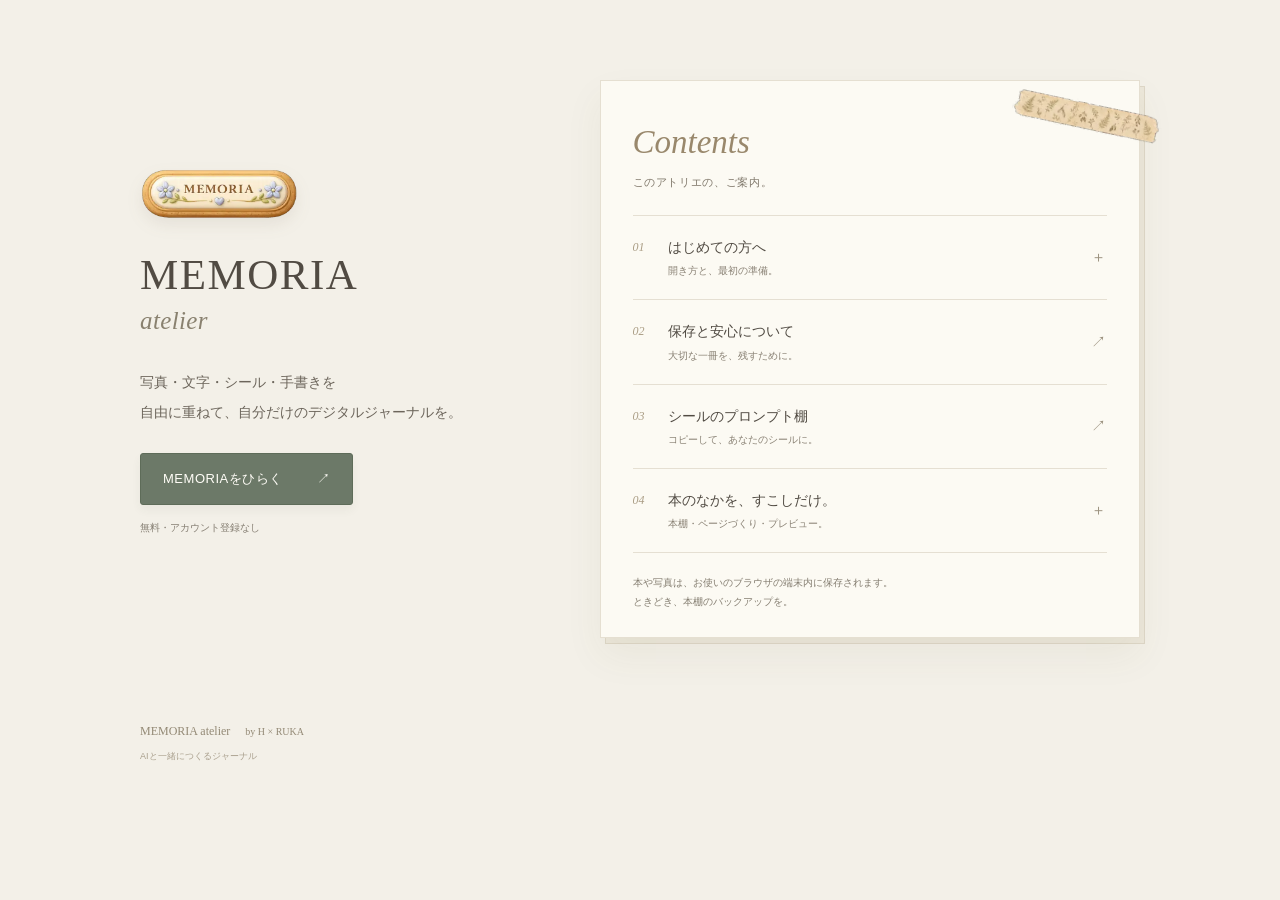
==== commit af1111f9: "Build Astra entrance with expandable guides and paper contents" ====
--- a/index.html
+++ b/index.html
@@ -3,72 +3,101 @@
 <head>
   <meta charset="utf-8">
   <meta name="viewport" content="width=device-width, initial-scale=1">
-  <meta name="theme-color" content="#b98759">
-  <meta name="description" content="MEMORIA atelierは、写真・文字・シール・手書きを自由に重ねてつくる、ブラウザで使えるデジタルジャーナルアプリです。">
-  <meta property="og:title" content="MEMORIA atelier | デジタルジャーナル">
-  <meta property="og:description" content="写真・文字・シール・手書きを自由に重ねて、自分だけの一冊を。">
+  <meta name="theme-color" content="#f7f1e7">
+  <meta name="description" content="MEMORIA atelierは、写真・文字・シール・手書きを自由に重ねてつくる、ブラウザで使えるデジタルジャーナルアプリです。AIと一緒につくるジャーナル体験を楽しめます。">
+  <meta name="keywords" content="MEMORIA atelier, デジタルジャーナル, デジタルジャーナルアプリ, ブラウザジャーナル, digital journal, digital journaling, browser journal, AI assisted journal">
+  <meta property="og:title" content="MEMORIA atelier | ブラウザで使えるデジタルジャーナルアプリ">
+  <meta property="og:description" content="写真・文字・シール・手書きを自由に重ねて、自分だけのデジタルジャーナルをつくれるブラウザアプリです。">
   <meta property="og:type" content="website">
   <meta property="og:url" content="https://ai-ruka.github.io/memoria-atelier-site/">
   <link rel="canonical" href="https://ai-ruka.github.io/memoria-atelier-site/">
-  <title>MEMORIA atelier | デジタルジャーナル</title>
-  <link rel="stylesheet" href="./journal-home.css">
+  <title>MEMORIA atelier | ブラウザで使えるデジタルジャーナルアプリ</title>
+  <link rel="stylesheet" href="./styles.css">
+  <link rel="stylesheet" href="./compact.css">
+  <link rel="stylesheet" href="./materials-ui.css">
+  <link rel="stylesheet" href="./guide-pages.css">
+  <link rel="stylesheet" href="./astra-home.css">
 </head>
-<body>
-  <a class="skip-link" href="#contents">目次へ移動</a>
-  <div class="desk">
-    <main class="notebook">
-      <span class="binding" aria-hidden="true"></span>
-      <div class="page">
-        <nav class="page-tabs" aria-label="小さな案内">
-          <a class="page-tab" href="./security.html">保存と安心</a>
-          <a class="page-tab" href="./sticker-prompts.html">シール棚</a>
-          <a class="page-tab" href="https://memoria-atelier-hxr.netlify.app/" target="_blank" rel="noopener noreferrer">ひらく</a>
-        </nav>
+<body class="astra">
+<a class="a-skip" href="#a-contents">目次へ</a>
+<main class="a-layout">
+<header class="a-intro">
+<img class="a-cookie" src="./assets/materials/memoria-cookie.webp" alt="" aria-hidden="true">
+<h1>MEMORIA <em>atelier</em></h1>
+<p class="a-description">写真・文字・シール・手書きを<br>自由に重ねて、自分だけの<br class="a-mobile">デジタルジャーナルを。</p>
+<a class="a-open" href="https://memoria-atelier-hxr.netlify.app/" target="_blank" rel="noopener noreferrer">MEMORIAをひらく <span aria-hidden="true">↗</span></a>
+<p class="a-small">無料・アカウント登録なし</p>
+</header>
+<section class="a-paper" id="a-contents" aria-labelledby="a-title">
+<img class="a-scrap" src="./assets/materials/transparent/botanical-paper.png" alt="" aria-hidden="true">
+<div class="a-paper-inner">
+<div class="a-heading"><span aria-hidden="true">Contents</span><h2 id="a-title">このアトリエの、ご案内。</h2></div>
+<details class="a-entry">
+<summary><span class="a-num">01</span><span><strong>はじめての方へ</strong><small>開き方と、最初の準備。</small></span><span class="a-arrow" aria-hidden="true">＋</span></summary>
+<div class="a-expanded">      <section class="section first-steps" id="start" aria-labelledby="start-title">
+        <div class="paper-card compact-guide visual-guide">
+          <p class="section-number">01</p>
+          <p class="eyebrow">BEFORE OPENING</p>
+          <h2 id="start-title">開く前に、これだけ。</h2>
+          <p class="guide-lead">最初だけ、4つをさらっと見てね。</p>
 
-        <header class="hero">
-          <img class="brand-cookie" src="./assets/materials/memoria-cookie.webp" alt="MEMORIA">
-          <p class="atelier-name">MEMORIA atelier</p>
-          <h1>MEMORIA atelier</h1>
-          <p class="hero-copy">写真・文字・シール・手書きを自由に重ねて、<br>自分だけのデジタルジャーナルを。</p>
-          <a class="open-button" href="https://memoria-atelier-hxr.netlify.app/" target="_blank" rel="noopener noreferrer">MEMORIAをひらく</a>
-          <p class="hero-meta">無料・アカウント登録なし</p>
-        </header>
+          <div class="guide-grid">
+            <article class="guide-card">
+              <div class="guide-visual visual-browser" aria-hidden="true"><div class="mini-browser-top"><span></span><b>memoria</b><i>⋮</i></div><div class="mini-app-page"><span class="mini-door">M</span><em>MEMORIA</em></div><span class="guide-badge">1</span></div>
+              <div class="guide-copy"><h3>ブラウザで開く</h3><p>Safari / Chromeがおすすめ。</p></div>
+            </article>
+            <article class="guide-card">
+              <div class="guide-visual visual-home" aria-hidden="true"><div class="mini-browser-strip"><span>memoria</span><i>⋮</i></div><div class="mini-menu"><span>共有…</span><span>ページ内検索</span><strong>⌂ ホーム画面に追加</strong></div><span class="guide-badge">2</span></div>
+              <div class="guide-copy"><h3>ホーム画面に追加</h3><p>いつも同じ入口から開けるよ。</p></div>
+            </article>
+            <article class="guide-card">
+              <div class="guide-visual visual-backup" aria-hidden="true"><div class="mini-shelf-head"><span>MY JOURNALING</span><b>◉</b><i>＋</i></div><div class="mini-shelf"><span></span><span></span><span></span></div><div class="mini-highlight">本を管理</div><span class="guide-badge">3</span></div>
+              <div class="guide-copy"><h3>本棚をバックアップ</h3><p>右上の白い「本を管理」から、ときどき保存。</p></div>
+            </article>
+            <article class="guide-card">
+              <div class="guide-visual visual-restore" aria-hidden="true"><div class="mini-backup-panel"><span>KEEP YOUR MEMORIES</span><button type="button" tabindex="-1">まるごと保存</button><button type="button" tabindex="-1">↻ バックアップを戻す</button></div><span class="guide-badge">4</span></div>
+              <div class="guide-copy"><h3>見えないときは復元</h3><p>本棚が見えないときも、保存したバックアップから戻せます。</p></div>
+            </article>
+          </div>
 
-        <div class="divider" aria-hidden="true"><span>✦</span></div>
+          <p class="guide-tip">※ X・LINEなどのアプリ内ブラウザでは、保存場所が別になることがあります。MEMORIAは無料・アカウント登録なしで使えます。</p>
+          <a class="primary-button guide-open" href="https://memoria-atelier-hxr.netlify.app/" target="_blank" rel="noopener noreferrer"><span aria-hidden="true">✿</span> MEMORIAをひらく <span aria-hidden="true">→</span></a>
+        </div>
+      </section>
 
-        <nav class="toc" id="contents" aria-labelledby="contents-title">
-          <div class="toc-head">
-            <h2 id="contents-title">小さな目次</h2>
-            <p>CONTENTS</p>
-          </div>
-          <ol class="toc-list">
-            <li><a class="toc-link" href="#first-guide"><span class="toc-number">01</span><span class="toc-label">はじめる前に</span><span class="toc-dots"></span><span class="toc-page">このページ</span></a></li>
-            <li><a class="toc-link" href="./security.html"><span class="toc-number">02</span><span class="toc-label">保存と安心について</span><span class="toc-dots"></span><span class="toc-page">別ページ</span></a></li>
-            <li><a class="toc-link" href="./sticker-prompts.html"><span class="toc-number">03</span><span class="toc-label">共有シールプロンプト</span><span class="toc-dots"></span><span class="toc-page">別ページ</span></a></li>
-            <li><a class="toc-link" href="https://memoria-atelier-hxr.netlify.app/" target="_blank" rel="noopener noreferrer"><span class="toc-number">04</span><span class="toc-label">MEMORIAをひらく</span><span class="toc-dots"></span><span class="toc-page">アプリへ</span></a></li>
-          </ol>
-        </nav>
+</div>
+</details>
+<a class="a-entry a-link" href="./security.html"><span class="a-num">02</span><span><strong>保存と安心について</strong><small>大切な一冊を、残すために。</small></span><span class="a-arrow" aria-hidden="true">↗</span></a>
+<a class="a-entry a-link" href="./sticker-prompts.html"><span class="a-num">03</span><span><strong>シールのプロンプト棚</strong><small>コピーして、あなたのシールに。</small></span><span class="a-arrow" aria-hidden="true">↗</span></a>
+<details class="a-entry">
+<summary><span class="a-num">04</span><span><strong>本のなかを、すこしだけ。</strong><small>本棚・ページづくり・プレビュー。</small></span><span class="a-arrow" aria-hidden="true">＋</span></summary>
+<div class="a-expanded">      <section class="section gallery material-gallery" aria-labelledby="gallery-title">
+        <div class="section-heading">
+          <div><p class="section-number">02</p><p class="eyebrow">A PEEK INSIDE</p><h2 id="gallery-title">本のなかを、すこしだけ。</h2></div>
+          <p class="gallery-note">ページを重ねるたび、あなたらしい一冊に。</p>
+        </div>
 
-        <section class="first-guide" id="first-guide" aria-labelledby="first-guide-title">
-          <div class="guide-heading">
-            <div><p>BEFORE OPENING</p><h2 id="first-guide-title">最初に、これだけ。</h2></div>
-            <a href="./security.html">くわしく見る →</a>
-          </div>
-          <ol class="steps">
-            <li><strong>ブラウザで開く</strong>Safari / Chromeがおすすめ。</li>
-            <li><strong>ホーム画面へ追加</strong>次から同じ入口で開けます。</li>
-            <li><strong>本棚をバックアップ</strong>右上の「本を管理」から保存。</li>
-            <li><strong>見えないときは復元</strong>保存したファイルから戻せます。</li>
-          </ol>
-        </section>
+        <div class="screenshots">
+          <figure class="screenshot-placeholder screenshot-tall material-shot">
+            <div class="placeholder-art shelf-art" aria-hidden="true"><span></span><span></span><span></span></div>
+            <figcaption><strong>MY JOURNALING</strong><span>本棚から、今日の一冊を。</span></figcaption>
+          </figure>
+          <figure class="screenshot-placeholder collage-card material-shot">
+            <div class="placeholder-art page-art" aria-hidden="true"><span></span><span></span><span></span><span></span></div>
+            <figcaption><strong>CREATE A PAGE</strong><span>写真と言葉を自由に重ねて。</span></figcaption>
+          </figure>
+          <figure class="screenshot-placeholder collage-card material-shot">
+            <div class="placeholder-art preview-art" aria-hidden="true"><span>MEMORIA</span></div>
+            <figcaption><strong>KEEP YOUR STORY</strong><span>完成したページをめくって楽しむ。</span></figcaption>
+          </figure>
+        </div>
+      </section>
 
-        <div class="bottom-note">
-          <img class="books" src="./assets/materials/books-ornament.webp" alt="" aria-hidden="true">
-          <p>本や写真は、使っているブラウザの端末内に保存されます。大切な一冊のために、ときどきバックアップを。</p>
-        </div>
-        <p class="credit">MEMORIA atelier · by H × RUKA</p>
-      </div>
-    </main>
-  </div>
-</body>
-</html>+</div>
+</details>
+<p class="a-footnote">本や写真は、お使いのブラウザの端末内に保存されます。<br>ときどき、本棚のバックアップを。</p>
+</div>
+</section>
+<footer class="a-footer"><p>MEMORIA atelier <span>by H × RUKA</span></p><small>AIと一緒につくるジャーナル</small></footer>
+</main>
+</body></html>
--- a/styles.css
+++ b/styles.css
@@ -0,0 +1,842 @@
+:root {
+  --paper: #fbf7ef;
+  --paper-soft: #f6efe3;
+  --paper-deep: #eadbc4;
+  --ink: #4f443d;
+  --muted: #7e7169;
+  --rose: #c9909d;
+  --rose-soft: #e8c5cc;
+  --sage: #92a89e;
+  --sage-soft: #cbd7cf;
+  --blue: #adc9d3;
+  --blue-deep: #799ca8;
+  --wood: #c88f58;
+  --wood-light: #e4b77a;
+  --wood-deep: #9f6b3e;
+  --cookie: #e7b86f;
+  --cookie-light: #f3d29b;
+  --cookie-edge: #b9793c;
+  --cream: #fff9ed;
+  --gold: #c9a064;
+  --line: rgba(116, 87, 67, .16);
+  --shadow: 0 24px 60px rgba(92, 66, 48, .14);
+  --soft-shadow: 0 12px 30px rgba(99, 72, 51, .11);
+}
+
+* { box-sizing: border-box; }
+html { scroll-behavior: smooth; }
+body {
+  margin: 0;
+  color: var(--ink);
+  background:
+    radial-gradient(circle at 12% 6%, rgba(201,144,157,.12), transparent 25%),
+    radial-gradient(circle at 88% 22%, rgba(173,201,211,.13), transparent 30%),
+    linear-gradient(180deg,#e9e1d8,#dcd2c8);
+  font-family: "Yu Mincho", "Hiragino Mincho ProN", "Noto Serif JP", Georgia, serif;
+  line-height: 1.9;
+  -webkit-font-smoothing: antialiased;
+}
+
+a { color: inherit; }
+h1,h2,h3,p { overflow-wrap: anywhere; }
+
+.page-shell {
+  width: min(100%, 1180px);
+  margin: 0 auto;
+  overflow: hidden;
+  background:
+    radial-gradient(circle at 16px 16px, rgba(122,94,71,.035) 1px, transparent 1.2px) 0 0/28px 28px,
+    repeating-linear-gradient(0deg, rgba(117,90,68,.014) 0 1px, transparent 1px 5px),
+    linear-gradient(rgba(255,255,255,.5),rgba(255,255,255,.5)),
+    var(--paper);
+  box-shadow: 0 0 80px rgba(63,46,39,.16);
+}
+
+.eyebrow {
+  margin: 0 0 12px;
+  color: var(--rose);
+  font-family: Georgia, serif;
+  font-size: .72rem;
+  font-weight: 700;
+  letter-spacing: .28em;
+}
+
+.hero {
+  position: relative;
+  min-height: 900px;
+  padding: 92px 7vw 92px;
+  text-align: center;
+  overflow: hidden;
+  border-bottom: 1px solid var(--line);
+  isolation: isolate;
+}
+
+.hero::before {
+  content: "";
+  position: absolute;
+  inset: 0;
+  z-index: -4;
+  background:
+    linear-gradient(90deg, transparent 0 7%, rgba(255,255,255,.28) 7% 7.4%, transparent 7.4% 100%),
+    radial-gradient(circle at 82% 20%, rgba(173,201,211,.14), transparent 24%),
+    radial-gradient(circle at 18% 18%, rgba(232,197,204,.12), transparent 25%);
+}
+
+.hero-collage,
+.hero-collage span { position: absolute; pointer-events: none; }
+.hero-collage { inset: 0; z-index: -2; }
+
+.hero-flower {
+  width: 180px;
+  height: 210px;
+  opacity: .42;
+  filter: saturate(.8);
+}
+.hero-flower::before,
+.hero-flower::after {
+  content: "";
+  position: absolute;
+  border-radius: 50% 50% 50% 10%;
+  background: linear-gradient(145deg,rgba(173,201,211,.72),rgba(121,156,168,.36));
+  box-shadow:
+    48px 20px 0 -5px rgba(201,144,157,.36),
+    80px 66px 0 -11px rgba(146,168,158,.52),
+    26px 100px 0 -15px rgba(173,201,211,.46);
+}
+.hero-flower::before { width: 64px; height: 92px; left: 28px; top: 28px; transform: rotate(-28deg); }
+.hero-flower::after { width: 38px; height: 70px; left: 80px; top: 78px; transform: rotate(42deg); }
+.flower-a { left: -54px; top: 138px; transform: rotate(-16deg); }
+.flower-b { right: -62px; bottom: 150px; transform: scale(.78) rotate(18deg); opacity: .28; }
+
+.glass-drop {
+  display: block;
+  border-radius: 48% 52% 56% 44% / 45% 48% 52% 55%;
+  border: 1px solid rgba(255,255,255,.82);
+  background:
+    radial-gradient(circle at 28% 22%, rgba(255,255,255,.95) 0 7%, transparent 8%),
+    radial-gradient(circle at 60% 72%, rgba(173,201,211,.16), transparent 40%),
+    rgba(255,255,255,.08);
+  box-shadow:
+    inset 10px 10px 20px rgba(255,255,255,.34),
+    inset -9px -10px 18px rgba(111,141,151,.12),
+    0 10px 22px rgba(88,74,65,.08);
+}
+.drop-a { width: 116px; height: 88px; right: 10%; top: 130px; transform: rotate(-12deg); }
+.drop-b { width: 72px; height: 72px; left: 15%; bottom: 160px; }
+
+.paper-scrap {
+  width: 190px;
+  height: 44px;
+  background:
+    linear-gradient(90deg,rgba(235,218,192,.88),rgba(248,240,226,.94)),
+    repeating-linear-gradient(90deg,rgba(135,107,78,.1) 0 1px,transparent 1px 8px);
+  opacity: .58;
+  clip-path: polygon(1% 15%,7% 7%,13% 12%,20% 5%,28% 11%,36% 4%,45% 9%,55% 3%,66% 10%,76% 5%,88% 12%,99% 8%,98% 86%,90% 92%,82% 87%,72% 95%,60% 89%,50% 97%,39% 90%,27% 96%,16% 88%,7% 94%,1% 85%);
+}
+.scrap-a { left: 5%; bottom: 104px; transform: rotate(-7deg); }
+.scrap-b { right: 4%; top: 295px; transform: rotate(9deg); background: rgba(203,215,207,.55); }
+
+.cookie-seal {
+  display: grid;
+  place-items: center;
+  width: 54px;
+  height: 54px;
+  margin: 0 auto 18px;
+  color: #8c6744;
+  background:
+    radial-gradient(circle at 35% 28%, rgba(255,255,255,.64), transparent 24%),
+    linear-gradient(145deg,var(--cookie-light),var(--cookie));
+  border: 1px solid var(--cookie-edge);
+  border-radius: 50%;
+  box-shadow:
+    inset 0 0 0 5px rgba(255,247,225,.52),
+    inset 0 -6px 10px rgba(135,82,37,.10),
+    0 9px 20px rgba(109,74,39,.13);
+  font-size: 1.25rem;
+}
+
+.brand-plaque {
+  position: relative;
+  display: inline-flex;
+  align-items: center;
+  justify-content: center;
+  gap: clamp(10px,2vw,24px);
+  min-width: min(92vw,720px);
+  padding: 22px clamp(24px,5vw,54px) 20px;
+  margin: 8px auto 0;
+  color: #755036;
+  background:
+    radial-gradient(circle at 30% 20%,rgba(255,255,255,.72),transparent 28%),
+    linear-gradient(180deg,#fffaf0,#f4e5c6);
+  border: 10px solid transparent;
+  border-radius: 999px;
+  background-clip: padding-box;
+  box-shadow:
+    0 0 0 1px #b9793c,
+    0 0 0 8px #e3ad64,
+    0 0 0 10px rgba(255,245,220,.7),
+    0 18px 34px rgba(110,73,39,.16),
+    inset 0 -8px 14px rgba(166,111,53,.07);
+}
+.brand-plaque::after {
+  content: "";
+  position: absolute;
+  inset: 7px;
+  border: 1px solid rgba(183,121,60,.28);
+  border-radius: inherit;
+  pointer-events: none;
+}
+.brand-plaque h1 {
+  margin: 0;
+  font-size: clamp(2.3rem,7.3vw,5.3rem);
+  font-weight: 400;
+  line-height: .95;
+  letter-spacing: .09em;
+  white-space: nowrap;
+}
+.brand-plaque h1 small {
+  display: block;
+  margin-top: 12px;
+  color: var(--rose);
+  font-size: .29em;
+  font-style: italic;
+  letter-spacing: .18em;
+}
+.plaque-flower {
+  color: #9db6c0;
+  font-size: clamp(1.1rem,3vw,1.7rem);
+  text-shadow: 0 1px 0 #fff;
+}
+
+.hero-note {
+  position: relative;
+  width: min(92%,610px);
+  margin: 44px auto 28px;
+  padding: 24px 34px;
+  transform: rotate(-.4deg);
+  background:
+    linear-gradient(rgba(255,255,255,.62),rgba(255,255,255,.62)),
+    radial-gradient(circle at 14% 22%,rgba(173,201,211,.16),transparent 24%),
+    rgba(255,255,255,.28);
+  border: 1px solid rgba(255,255,255,.58);
+  border-radius: 42% 58% 48% 52% / 18% 26% 18% 24%;
+  box-shadow: 0 14px 28px rgba(105,82,64,.08), inset 0 0 24px rgba(255,255,255,.3);
+  backdrop-filter: blur(4px);
+}
+.hero-note::before,
+.hero-note::after {
+  content: "";
+  position: absolute;
+  width: 72px;
+  height: 22px;
+  background: rgba(239,227,205,.72);
+  box-shadow: inset 0 0 0 1px rgba(133,101,73,.04);
+}
+.hero-note::before { left: 34px; top: -12px; transform: rotate(-4deg); }
+.hero-note::after { right: 40px; bottom: -11px; transform: rotate(6deg); }
+.hero-note p { margin: 0; font-size: clamp(1rem,2.4vw,1.25rem); letter-spacing: .07em; }
+
+.primary-button {
+  display: inline-flex;
+  align-items: center;
+  justify-content: center;
+  gap: 14px;
+  min-height: 64px;
+  padding: 14px 30px;
+  color: #6d4a2f;
+  background:
+    radial-gradient(circle at 28% 18%,rgba(255,255,255,.58),transparent 24%),
+    linear-gradient(145deg,#f2cf95,#dfa85d 66%,#ca8c48);
+  border: 1px solid #b77437;
+  border-radius: 999px;
+  box-shadow:
+    inset 0 0 0 4px rgba(255,247,220,.6),
+    inset 0 -7px 12px rgba(139,87,39,.12),
+    0 12px 26px rgba(118,77,39,.18);
+  font-weight: 700;
+  text-decoration: none;
+  letter-spacing: .05em;
+  transition: transform .2s ease, box-shadow .2s ease;
+}
+.primary-button:hover,
+.primary-button:focus-visible {
+  transform: translateY(-3px) rotate(-.2deg);
+  box-shadow:
+    inset 0 0 0 4px rgba(255,247,220,.6),
+    inset 0 -7px 12px rgba(139,87,39,.12),
+    0 17px 34px rgba(118,77,39,.22);
+}
+.button-flower { color: #f7efdc; text-shadow: 0 1px 1px rgba(113,74,37,.18); }
+.button-note { margin: 12px 0 0; color: var(--muted); font-size: .75rem; }
+
+.door {
+  width: 275px;
+  height: 300px;
+  margin: 56px auto -94px;
+  padding: 18px 18px 0;
+  background:
+    repeating-linear-gradient(90deg,rgba(108,67,34,.055) 0 2px,transparent 2px 9px),
+    linear-gradient(110deg,#cb965d,#e5b879 48%,#b67d48);
+  border: 1px solid #a66d3b;
+  border-radius: 140px 140px 12px 12px;
+  box-shadow: 0 25px 45px rgba(92,59,39,.22), inset 0 0 0 5px rgba(255,238,209,.34);
+}
+.door-frame {
+  height: 100%;
+  padding: 10px 10px 0;
+  border: 2px solid rgba(112,72,44,.43);
+  border-bottom: 0;
+  border-radius: 116px 116px 4px 4px;
+}
+.door-panel {
+  position: relative;
+  display: grid;
+  place-items: center;
+  height: 100%;
+  background:
+    repeating-linear-gradient(90deg,rgba(255,255,255,.028) 0 1px,transparent 1px 8px),
+    linear-gradient(145deg,#89634d,#5f4437);
+  border-radius: 100px 100px 0 0;
+  box-shadow: inset 0 0 30px rgba(0,0,0,.2);
+}
+.door-plaque {
+  display: inline-flex;
+  align-items: center;
+  gap: 7px;
+  padding: 8px 16px;
+  color: #7d593d;
+  background: linear-gradient(#fffaf0,#f3e4c7);
+  border: 2px solid #c79b5c;
+  border-radius: 999px;
+  box-shadow: inset 0 0 0 3px rgba(226,187,115,.25), 0 4px 10px rgba(43,26,16,.18);
+  font-size: .8rem;
+  letter-spacing: .14em;
+}
+.door-plaque i { color: #a9c5ce; font-style: normal; font-size: .78rem; }
+.door-knob {
+  position: absolute;
+  right: 24px;
+  top: 58%;
+  width: 12px;
+  height: 12px;
+  background: #deb568;
+  border-radius: 50%;
+  box-shadow: 0 0 0 4px rgba(217,177,103,.18);
+}
+
+.section {
+  position: relative;
+  padding: 108px clamp(24px,8vw,100px);
+  border-bottom: 1px solid var(--line);
+  isolation: isolate;
+}
+.section-ribbon {
+  position: absolute;
+  left: clamp(24px,8vw,100px);
+  top: 38px;
+  width: min(58%,430px);
+  height: 28px;
+  opacity: .48;
+  background:
+    radial-gradient(circle at 12% 52%,rgba(201,144,157,.7) 0 3px,transparent 3.8px),
+    radial-gradient(circle at 28% 30%,rgba(173,201,211,.72) 0 3px,transparent 3.8px),
+    radial-gradient(circle at 42% 68%,rgba(146,168,158,.62) 0 2px,transparent 3px),
+    linear-gradient(90deg,rgba(238,225,204,.8),rgba(248,240,229,.5));
+  clip-path: polygon(0 18%,4% 8%,8% 14%,13% 5%,19% 12%,24% 7%,31% 11%,37% 4%,44% 10%,50% 5%,58% 12%,65% 5%,73% 11%,81% 4%,88% 12%,96% 7%,100% 17%,99% 84%,94% 92%,87% 85%,80% 96%,72% 89%,64% 95%,56% 88%,48% 97%,40% 91%,31% 96%,22% 88%,14% 94%,7% 86%,0 82%);
+}
+.ribbon-check {
+  background:
+    repeating-linear-gradient(90deg,rgba(147,170,147,.44) 0 10px,transparent 10px 20px),
+    repeating-linear-gradient(0deg,rgba(147,170,147,.34) 0 10px,rgba(250,244,232,.52) 10px 20px);
+}
+.ribbon-botanical {
+  background:
+    radial-gradient(ellipse at 12% 60%,rgba(116,126,81,.5) 0 2px,transparent 3px),
+    radial-gradient(ellipse at 26% 36%,rgba(116,126,81,.42) 0 2px,transparent 3px),
+    radial-gradient(ellipse at 44% 66%,rgba(116,126,81,.45) 0 2px,transparent 3px),
+    linear-gradient(90deg,rgba(225,202,165,.72),rgba(246,230,200,.48));
+}
+.ribbon-floral { width: min(66%,520px); }
+
+.section-number {
+  float: right;
+  display: grid;
+  place-items: center;
+  width: 58px;
+  height: 58px;
+  margin: 0 0 10px 20px;
+  color: #775338;
+  background:
+    radial-gradient(circle at 32% 22%,rgba(255,255,255,.6),transparent 24%),
+    linear-gradient(145deg,#f0cf95,#dda85e);
+  border: 1px solid #bc7d40;
+  border-radius: 50%;
+  box-shadow:
+    inset 0 0 0 4px rgba(255,247,223,.52),
+    inset 0 -5px 10px rgba(138,86,38,.10),
+    0 7px 17px rgba(109,74,39,.12);
+  font-family: Georgia, serif;
+  font-size: .92rem;
+  line-height: 1;
+}
+
+h2 {
+  margin: 0 0 30px;
+  font-size: clamp(2rem,5vw,3.7rem);
+  font-weight: 400;
+  line-height: 1.4;
+}
+h3 { line-height: 1.5; }
+
+.translucent-note {
+  position: relative;
+  background:
+    radial-gradient(circle at 72% 30%,rgba(173,201,211,.12),transparent 24%),
+    rgba(255,255,255,.44);
+  border: 1px solid rgba(255,255,255,.62);
+  box-shadow: var(--soft-shadow), inset 0 0 26px rgba(255,255,255,.18);
+  backdrop-filter: blur(5px);
+}
+.note-about {
+  max-width: 820px;
+  padding: 34px 38px;
+  border-radius: 34% 66% 58% 42% / 14% 22% 16% 20%;
+  transform: rotate(-.2deg);
+}
+.note-about p { margin: 0; font-size: 1.03rem; }
+.tape {
+  position: absolute;
+  display: block;
+  width: 80px;
+  height: 22px;
+  background: rgba(236,224,205,.74);
+  box-shadow: inset 0 0 0 1px rgba(128,96,67,.035);
+}
+.tape-top { left: 18%; top: -12px; transform: rotate(-5deg); }
+.tiny-daisy { position: absolute; right: 28px; bottom: 16px; color: #b7cbd0; font-size: 1.3rem; opacity: .75; }
+
+.botanical-corner {
+  position: absolute;
+  width: 180px;
+  height: 220px;
+  z-index: -1;
+  opacity: .34;
+  pointer-events: none;
+}
+.botanical-corner::before {
+  content: "";
+  position: absolute;
+  width: 2px;
+  height: 170px;
+  left: 50%;
+  bottom: 0;
+  background: linear-gradient(#8ea08f,#c4b58e);
+  transform: rotate(24deg);
+  transform-origin: bottom;
+}
+.botanical-corner span {
+  position: absolute;
+  width: 38px;
+  height: 62px;
+  border-radius: 70% 20% 70% 20%;
+  background: linear-gradient(145deg,rgba(146,168,158,.75),rgba(173,201,211,.42));
+}
+.botanical-corner span:nth-child(1) { left: 50px; top: 52px; transform: rotate(-28deg); }
+.botanical-corner span:nth-child(2) { left: 92px; top: 88px; transform: rotate(46deg); }
+.botanical-corner span:nth-child(3) { left: 36px; top: 126px; transform: rotate(-45deg); background: rgba(201,144,157,.48); }
+.botanical-left { left: -50px; bottom: 6px; transform: rotate(-12deg); }
+.botanical-right { right: -58px; bottom: 4px; transform: scaleX(-1) rotate(-8deg); }
+
+.section-heading {
+  display: flex;
+  align-items: end;
+  justify-content: space-between;
+  gap: 28px;
+  margin-bottom: 40px;
+}
+.section-heading h2 { margin-bottom: 0; }
+.memo-label {
+  position: relative;
+  width: 240px;
+  min-height: 112px;
+  padding: 27px 22px 18px;
+  color: var(--muted);
+  text-align: center;
+  background:
+    linear-gradient(rgba(255,255,255,.65),rgba(255,255,255,.65)),
+    repeating-linear-gradient(0deg,rgba(128,100,77,.025) 0 1px,transparent 1px 4px),
+    #f4eadb;
+  border: 1px solid rgba(139,103,72,.15);
+  border-radius: 22% 28% 25% 20% / 16% 18% 22% 18%;
+  box-shadow: 0 10px 20px rgba(95,70,51,.08);
+  transform: rotate(1.2deg);
+}
+.memo-label .tape { left: 34%; top: -12px; transform: rotate(-3deg); }
+.memo-label p { margin: 0; font-size: .74rem; line-height: 1.8; }
+
+.screenshots {
+  display: grid;
+  grid-template-columns: 1.05fr .95fr;
+  gap: 26px;
+}
+.screenshot-placeholder { position: relative; margin: 0; min-width: 0; }
+.screenshot-tall { grid-row: span 2; }
+.placeholder-art {
+  position: relative;
+  min-height: 280px;
+  overflow: hidden;
+  background: #eadfce;
+  border: 10px solid rgba(255,251,242,.9);
+  border-radius: 26px;
+  outline: 1px solid rgba(121,91,73,.17);
+  box-shadow: var(--shadow);
+}
+.screenshot-tall .placeholder-art { min-height: 635px; }
+.collage-card:nth-child(2) { transform: rotate(.8deg); }
+.collage-card:nth-child(3) { transform: rotate(-.7deg); }
+.paper-tape {
+  position: absolute;
+  z-index: 3;
+  width: 92px;
+  height: 24px;
+  top: -8px;
+  left: 50%;
+  transform: translateX(-50%) rotate(-3deg);
+  opacity: .82;
+  box-shadow: inset 0 0 0 1px rgba(111,88,68,.04);
+}
+.tape-pink { background: rgba(232,197,204,.72); }
+.tape-green { background: rgba(203,215,207,.78); transform: translateX(-50%) rotate(4deg); }
+.stamp-tab {
+  position: absolute;
+  z-index: 4;
+  top: 18px;
+  left: -14px;
+  padding: 7px 12px;
+  color: #775338;
+  background: #ead7b9;
+  border: 1px dashed rgba(127,89,54,.42);
+  box-shadow: 0 5px 12px rgba(89,63,45,.09);
+  font-family: Georgia,serif;
+  font-size: .62rem;
+  letter-spacing: .18em;
+  transform: rotate(-3deg);
+}
+.card-drop { width: 82px; height: 66px; right: -10px; bottom: 72px; z-index: 5; opacity: .76; }
+
+figcaption {
+  display: flex;
+  justify-content: space-between;
+  gap: 20px;
+  padding: 15px 5px 0;
+}
+figcaption strong { color: var(--rose); font-family: Georgia,serif; font-size: .7rem; letter-spacing: .16em; }
+figcaption span { color: var(--muted); font-size: .72rem; text-align: right; }
+
+.shelf-art {
+  display: flex;
+  align-items: end;
+  justify-content: center;
+  gap: 5%;
+  padding: 24% 12% 12%;
+  background:
+    radial-gradient(ellipse at center 92%,rgba(104,67,45,.5) 0 44%,transparent 45%),
+    repeating-linear-gradient(90deg,rgba(111,71,38,.055) 0 2px,transparent 2px 10px),
+    linear-gradient(#f7eee4 0 25%,#cf9b65 25% 100%);
+}
+.shelf-art::before {
+  content: "YOUR BOOKS";
+  position: absolute;
+  top: 13%;
+  letter-spacing: .24em;
+  color: rgba(91,67,57,.62);
+}
+.shelf-art span {
+  z-index: 1;
+  width: 27%;
+  height: 44%;
+  background: linear-gradient(145deg,#e8bec7,#b47a88);
+  border: 5px solid #f0dfc4;
+  border-radius: 12px 20px 8px 8px;
+  box-shadow: 9px 12px 0 #f4eadc,13px 14px 12px rgba(45,29,22,.2);
+}
+.shelf-art span:nth-child(2) { height: 50%; background: linear-gradient(145deg,#c0d9d7,#7fa7a4); }
+.shelf-art span:nth-child(3) { height: 46%; background: linear-gradient(145deg,#d5c7db,#9c80a7); }
+
+.page-art { background: linear-gradient(135deg,#eadcca,#f8f1e8); }
+.page-art::before {
+  content: "TODAY";
+  position: absolute;
+  top: 12%;
+  left: 12%;
+  font-size: 2.2rem;
+  font-style: italic;
+  color: rgba(106,75,71,.38);
+}
+.page-art span {
+  position: absolute;
+  display: block;
+  background: rgba(255,255,255,.58);
+  border: 1px solid rgba(142,95,106,.17);
+  box-shadow: 0 8px 18px rgba(80,55,45,.08);
+  transform: rotate(-4deg);
+}
+.page-art span:nth-child(1) { width: 38%; height: 45%; right: 12%; top: 14%; }
+.page-art span:nth-child(2) { width: 32%; height: 30%; left: 14%; bottom: 14%; transform: rotate(7deg); }
+.page-art span:nth-child(3) { width: 20%; height: 20%; right: 22%; bottom: 11%; border-radius: 50%; background: rgba(201,144,157,.22); }
+.page-art span:nth-child(4) { width: 40%; height: 8px; left: 15%; top: 47%; background: rgba(146,168,158,.3); }
+
+.preview-art {
+  display: grid;
+  place-items: center;
+  background:
+    radial-gradient(circle at 76% 24%,rgba(201,144,157,.2),transparent 25%),
+    radial-gradient(circle at 25% 75%,rgba(146,168,158,.23),transparent 27%),
+    linear-gradient(135deg,#f3e8df,#ded0c5);
+}
+.preview-art::before,
+.preview-art::after {
+  content: "";
+  position: absolute;
+  width: 36%;
+  height: 62%;
+  background: rgba(255,255,255,.62);
+  border: 1px solid rgba(100,76,64,.16);
+  box-shadow: 0 10px 20px rgba(76,54,43,.1);
+}
+.preview-art::before { left: 15%; transform: rotate(-5deg); }
+.preview-art::after { right: 15%; transform: rotate(5deg); }
+.preview-art span { z-index: 1; color: var(--rose); letter-spacing: .25em; }
+
+.feature-grid {
+  display: grid;
+  grid-template-columns: repeat(2,1fr);
+  gap: 18px;
+  margin-top: 46px;
+}
+.feature-grid article {
+  position: relative;
+  min-height: 220px;
+  padding: 34px;
+  background:
+    linear-gradient(rgba(255,255,255,.55),rgba(255,255,255,.55)),
+    repeating-linear-gradient(0deg,rgba(122,95,72,.018) 0 1px,transparent 1px 5px),
+    var(--paper-soft);
+  border: 1px solid rgba(119,91,70,.14);
+  border-radius: 22px;
+  box-shadow: 0 10px 22px rgba(95,70,52,.06);
+}
+.feature-grid article:nth-child(2),
+.feature-grid article:nth-child(3) { transform: translateY(6px); }
+.feature-icon {
+  display: grid;
+  place-items: center;
+  width: 54px;
+  height: 54px;
+  margin-bottom: 26px;
+  color: #7b5638;
+  background:
+    radial-gradient(circle at 30% 22%,rgba(255,255,255,.58),transparent 24%),
+    linear-gradient(145deg,#f0cf95,#dda85e);
+  border: 1px solid #bd7e40;
+  border-radius: 50%;
+  box-shadow: inset 0 0 0 4px rgba(255,247,223,.5),0 6px 14px rgba(106,73,39,.11);
+  font-size: 1.25rem;
+}
+.feature-grid h3 { margin: 0 0 12px; font-size: 1.12rem; }
+.feature-grid p { margin: 0; color: var(--muted); font-size: .88rem; }
+
+.first-steps {
+  background:
+    radial-gradient(circle at 12% 18%,rgba(173,201,211,.1),transparent 26%),
+    radial-gradient(circle at 87% 74%,rgba(201,144,157,.1),transparent 28%),
+    linear-gradient(140deg,rgba(245,238,226,.92),rgba(241,232,218,.92));
+}
+.paper-card {
+  position: relative;
+  padding: clamp(30px,6vw,68px);
+  background:
+    linear-gradient(rgba(255,255,255,.7),rgba(255,255,255,.7)),
+    repeating-linear-gradient(0deg,rgba(120,93,70,.017) 0 1px,transparent 1px 5px),
+    #f6eddf;
+  border: 1px solid rgba(255,255,255,.76);
+  border-radius: 34px;
+  box-shadow: var(--shadow);
+}
+.notice {
+  display: flex;
+  gap: 22px;
+  padding: 28px;
+  margin: 36px 0;
+  border-radius: 34% 24% 30% 26% / 17% 15% 19% 16%;
+}
+.tape-corner { top: -10px; right: 18%; transform: rotate(5deg); }
+.notice-icon {
+  flex: 0 0 auto;
+  display: grid;
+  place-items: center;
+  width: 50px;
+  height: 50px;
+  color: #fff9ea;
+  background: linear-gradient(145deg,var(--blue),var(--blue-deep));
+  border-radius: 50%;
+  box-shadow: inset 0 0 0 4px rgba(255,255,255,.2);
+}
+.notice h3 { margin: 0 0 8px; font-size: 1.05rem; }
+.notice p { margin: 0; color: var(--muted); font-size: .85rem; }
+
+.steps { display: grid; gap: 0; margin: 0; padding: 0; list-style: none; }
+.steps li {
+  display: grid;
+  grid-template-columns: 48px 1fr;
+  gap: 18px;
+  padding: 22px 0;
+  border-top: 1px solid var(--line);
+}
+.steps li > span {
+  display: grid;
+  place-items: center;
+  width: 42px;
+  height: 42px;
+  color: #775338;
+  background: linear-gradient(145deg,#efd09a,#dda85f);
+  border: 1px solid #bd7f42;
+  border-radius: 50%;
+  box-shadow: inset 0 0 0 3px rgba(255,247,223,.48);
+  font-family: Georgia,serif;
+}
+.steps p { margin: 0; color: var(--muted); font-size: .86rem; }
+.steps strong { display: block; margin-bottom: 3px; color: var(--ink); font-size: 1rem; }
+
+.storage-grid { display: grid; grid-template-columns: 1fr 1fr; gap: 26px; }
+.small-note-card {
+  position: relative;
+  padding: 34px 30px 30px;
+  background:
+    radial-gradient(circle at 84% 18%,rgba(173,201,211,.12),transparent 28%),
+    rgba(255,255,255,.48);
+  border: 1px solid rgba(255,255,255,.68);
+  border-radius: 28% 18% 24% 16% / 15% 18% 14% 20%;
+  box-shadow: 0 12px 26px rgba(95,70,52,.07);
+  backdrop-filter: blur(4px);
+}
+.small-note-card:nth-child(2) { transform: rotate(.6deg); }
+.mini-flower { position: absolute; right: 24px; top: 18px; color: #afc7ce; font-size: 1.2rem; }
+.storage-grid h3 { margin: 0 0 12px; color: var(--rose); }
+.storage-grid p { margin: 0; color: var(--muted); font-size: .9rem; }
+
+.final-door {
+  position: relative;
+  overflow: hidden;
+  padding: 124px 24px 118px;
+  text-align: center;
+  background:
+    radial-gradient(circle at center,rgba(255,255,255,.76),transparent 58%),
+    linear-gradient(135deg,rgba(173,201,211,.1),rgba(201,144,157,.11));
+}
+.final-bubble {
+  position: absolute;
+  border-radius: 50%;
+  border: 1px solid rgba(255,255,255,.72);
+  background:
+    radial-gradient(circle at 27% 21%,rgba(255,255,255,.9) 0 8%,transparent 9%),
+    rgba(255,255,255,.06);
+  box-shadow: inset -8px -10px 18px rgba(121,156,168,.08),0 10px 22px rgba(83,73,67,.06);
+}
+.bubble-one { width: 130px; height: 130px; left: 6%; top: 38px; }
+.bubble-two { width: 82px; height: 82px; right: 12%; bottom: 44px; }
+.final-door h2 { margin-bottom: 18px; }
+.final-note {
+  width: min(92%,560px);
+  margin: 0 auto 30px;
+  padding: 20px 26px;
+  background: rgba(255,255,255,.36);
+  border: 1px solid rgba(255,255,255,.58);
+  border-radius: 42% 58% 46% 54% / 18% 22% 20% 16%;
+  box-shadow: 0 10px 24px rgba(95,72,55,.06);
+}
+.final-note p { margin: 0; color: var(--muted); }
+
+footer {
+  position: relative;
+  padding: 72px 24px 54px;
+  text-align: center;
+  border-top: 1px solid var(--line);
+}
+footer p { margin: 0; }
+.footer-bookmark {
+  position: relative;
+  width: 80px;
+  height: 54px;
+  margin: 0 auto 18px;
+}
+.bookmark-book {
+  position: absolute;
+  left: 12px;
+  top: 18px;
+  width: 56px;
+  height: 28px;
+  background: linear-gradient(145deg,#6f8d88,#9eb8b2);
+  border-radius: 6px 9px 4px 4px;
+  box-shadow: 0 6px 0 #eadfc9,0 8px 0 #c8b696;
+}
+.bookmark-flower { position: absolute; left: 32px; top: 0; color: #a9c5ce; font-size: 1.4rem; }
+.credit { color: var(--rose); font-size: .8rem; letter-spacing: .14em; }
+.footer-note { margin-top: 18px; color: var(--muted); font-size: .68rem; }
+
+@media (max-width: 720px) {
+  .hero { min-height: 840px; padding: 72px 20px 72px; }
+  .brand-plaque { min-width: 0; width: calc(100% - 12px); padding: 18px 18px 17px; border-width: 7px; box-shadow: 0 0 0 1px #b9793c,0 0 0 6px #e3ad64,0 0 0 8px rgba(255,245,220,.7),0 14px 28px rgba(110,73,39,.14); }
+  .brand-plaque h1 { font-size: clamp(2rem,11vw,3.25rem); letter-spacing: .06em; }
+  .plaque-flower { font-size: .9rem; }
+  .hero-note { margin-top: 36px; padding: 22px 20px; }
+  .hero-flower { transform: scale(.72); }
+  .flower-a { left: -88px; top: 170px; }
+  .flower-b { right: -100px; bottom: 150px; }
+  .drop-a { right: -14px; top: 142px; transform: scale(.78) rotate(-12deg); }
+  .drop-b { left: -12px; bottom: 160px; transform: scale(.72); }
+  .scrap-a { left: -46px; bottom: 124px; }
+  .scrap-b { right: -70px; top: 316px; }
+  .door { width: 215px; height: 245px; margin-top: 46px; }
+  .door-plaque { padding: 7px 12px; font-size: .66rem; }
+
+  .section { padding: 82px 22px; }
+  .section-ribbon { left: 22px; top: 28px; width: 58%; }
+  .section-number { width: 50px; height: 50px; margin-left: 14px; }
+  h2 { font-size: clamp(1.85rem,8.5vw,2.8rem); }
+  .note-about { padding: 28px 24px; border-radius: 26px; }
+  .botanical-corner { width: 145px; height: 180px; opacity: .22; }
+
+  .section-heading { display: block; }
+  .memo-label { width: 205px; margin: 26px 0 0 auto; }
+  .screenshots { grid-template-columns: 1fr; }
+  .screenshot-tall { grid-row: auto; }
+  .screenshot-tall .placeholder-art { min-height: 470px; }
+  .placeholder-art { min-height: 245px; border-width: 8px; }
+  .collage-card:nth-child(2),
+  .collage-card:nth-child(3) { transform: none; }
+  figcaption { display: block; }
+  figcaption span { display: block; margin-top: 4px; text-align: left; }
+
+  .feature-grid { grid-template-columns: 1fr; }
+  .feature-grid article { min-height: auto; padding: 28px; }
+  .feature-grid article:nth-child(2),
+  .feature-grid article:nth-child(3) { transform: none; }
+
+  .paper-card { border-radius: 26px; }
+  .notice { display: block; border-radius: 24px; }
+  .notice-icon { margin-bottom: 18px; }
+  .storage-grid { grid-template-columns: 1fr; }
+  .small-note-card { border-radius: 24px; }
+  .small-note-card:nth-child(2) { transform: none; }
+
+  .primary-button { min-height: 58px; padding: 12px 22px; gap: 11px; font-size: .9rem; }
+  .final-door { padding: 100px 22px 96px; }
+  .bubble-one { left: -36px; }
+  .bubble-two { right: -20px; }
+}
+
+@media (prefers-reduced-motion: reduce) {
+  html { scroll-behavior: auto; }
+  *,*::before,*::after { transition-duration: .01ms !important; }
+}
--- a/compact.css
+++ b/compact.css
@@ -0,0 +1,629 @@
+/* Third-pass landing-page compaction.
+   Kept separate so the visual experiment is easy to tune/remove. */
+
+.quick-open {
+  display: block;
+  width: fit-content;
+  margin: 14px auto 0;
+  color: var(--muted);
+  font-size: .78rem;
+  text-decoration: none;
+  border-bottom: 1px dotted rgba(116,87,67,.35);
+}
+
+.quick-open:hover,
+.quick-open:focus-visible {
+  color: var(--wood-deep);
+}
+
+.hero {
+  min-height: 790px;
+  padding-top: 76px;
+  padding-bottom: 72px;
+}
+
+.hero-note {
+  margin-top: 32px;
+  margin-bottom: 22px;
+  padding-top: 19px;
+  padding-bottom: 19px;
+}
+
+.door {
+  width: 245px;
+  height: 265px;
+  margin-top: 42px;
+  margin-bottom: -82px;
+}
+
+.section {
+  padding-top: 78px;
+  padding-bottom: 78px;
+}
+
+.introduction {
+  padding-bottom: 68px;
+}
+
+.note-about {
+  max-width: 690px;
+}
+
+.first-steps {
+  padding-top: 62px;
+  padding-bottom: 62px;
+}
+
+.compact-guide {
+  max-width: 920px;
+  margin: 0 auto;
+  padding-top: clamp(30px,5vw,52px);
+  padding-bottom: clamp(30px,5vw,52px);
+}
+
+.compact-guide h2 {
+  margin-bottom: 10px;
+}
+
+.guide-lead {
+  margin: 0 0 24px;
+  color: var(--muted);
+  font-size: .88rem;
+}
+
+.guide-grid {
+  display: grid;
+  grid-template-columns: repeat(2, minmax(0, 1fr));
+  gap: 16px;
+  width: min(100%, 760px);
+  margin: 0 auto;
+}
+
+.guide-card {
+  position: relative;
+  overflow: hidden;
+  background: rgba(255,252,245,.76);
+  border: 1px solid rgba(117,88,66,.15);
+  border-radius: 22px;
+  box-shadow: 0 12px 24px rgba(98,72,52,.09);
+}
+
+.guide-card:nth-child(1) { transform: rotate(-.45deg); }
+.guide-card:nth-child(2) { transform: rotate(.35deg); }
+.guide-card:nth-child(3) { transform: rotate(.25deg); }
+.guide-card:nth-child(4) { transform: rotate(-.3deg); }
+
+.guide-visual {
+  position: relative;
+  height: 156px;
+  overflow: hidden;
+  background:
+    radial-gradient(circle at 82% 16%, rgba(173,201,211,.16), transparent 28%),
+    linear-gradient(160deg,#f8f1e7,#eee1cf);
+  border-bottom: 1px solid rgba(117,88,66,.11);
+}
+
+.guide-badge {
+  position: absolute;
+  top: 10px;
+  left: 10px;
+  display: grid;
+  place-items: center;
+  width: 34px;
+  height: 34px;
+  color: #704d32;
+  background:
+    radial-gradient(circle at 32% 24%,rgba(255,255,255,.62),transparent 24%),
+    linear-gradient(145deg,#f1cd91,#dda65f);
+  border: 1px solid #b9793c;
+  border-radius: 50%;
+  box-shadow: inset 0 0 0 3px rgba(255,247,221,.55), 0 5px 12px rgba(108,73,39,.13);
+  font-family: Georgia,serif;
+  font-size: .82rem;
+  font-weight: 700;
+  z-index: 4;
+}
+
+.guide-copy {
+  padding: 14px 16px 16px;
+}
+
+.guide-copy h3 {
+  margin: 0 0 4px;
+  color: var(--ink);
+  font-size: .96rem;
+}
+
+.guide-copy p {
+  margin: 0;
+  color: var(--muted);
+  font-size: .76rem;
+  line-height: 1.6;
+}
+
+.mini-browser-top,
+.mini-browser-strip {
+  position: absolute;
+  left: 12px;
+  right: 12px;
+  top: 13px;
+  height: 28px;
+  display: flex;
+  align-items: center;
+  gap: 7px;
+  padding: 0 9px;
+  color: #5f5854;
+  background: rgba(255,255,255,.88);
+  border: 1px solid rgba(91,80,73,.12);
+  border-radius: 10px;
+  box-shadow: 0 4px 10px rgba(83,68,58,.06);
+  font-family: Arial,sans-serif;
+  font-size: .62rem;
+}
+
+.mini-browser-top span {
+  width: 8px;
+  height: 8px;
+  background: var(--sage);
+  border-radius: 50%;
+}
+
+.mini-browser-top b,
+.mini-browser-strip span {
+  flex: 1;
+  padding: 2px 6px;
+  overflow: hidden;
+  color: #77706b;
+  background: #f3f3f1;
+  border-radius: 6px;
+  font-weight: 400;
+}
+
+.mini-browser-top i,
+.mini-browser-strip i {
+  font-style: normal;
+  font-size: .9rem;
+}
+
+.mini-app-page {
+  position: absolute;
+  left: 28px;
+  right: 28px;
+  bottom: 13px;
+  height: 95px;
+  display: grid;
+  place-items: center;
+  align-content: center;
+  gap: 6px;
+  background:
+    radial-gradient(circle at 16px 16px,rgba(125,97,75,.045) 1px,transparent 1.3px) 0 0/20px 20px,
+    #fbf7ef;
+  border: 1px solid rgba(112,84,64,.14);
+  border-radius: 12px 12px 4px 4px;
+}
+
+.mini-app-page em {
+  color: #7c5a43;
+  font-family: Georgia,serif;
+  font-size: .62rem;
+  font-style: normal;
+  letter-spacing: .12em;
+}
+
+.mini-door {
+  display: grid;
+  place-items: center;
+  width: 42px;
+  height: 50px;
+  color: #f3e0be;
+  background: linear-gradient(145deg,#936c52,#5e4539);
+  border: 5px solid #d3a06b;
+  border-radius: 22px 22px 4px 4px;
+  box-shadow: 0 5px 10px rgba(89,59,42,.15);
+  font-family: Georgia,serif;
+  font-size: .86rem;
+}
+
+.visual-home {
+  background: linear-gradient(150deg,#eee7dd,#ddd2c7);
+}
+
+.mini-browser-strip {
+  top: 10px;
+}
+
+.mini-menu {
+  position: absolute;
+  right: 15px;
+  top: 44px;
+  width: 72%;
+  padding: 8px 7px;
+  background: rgba(255,255,255,.96);
+  border: 1px solid rgba(78,72,68,.12);
+  border-radius: 11px;
+  box-shadow: 0 10px 22px rgba(72,62,55,.13);
+  font-family: Arial,sans-serif;
+  font-size: .55rem;
+}
+
+.mini-menu span,
+.mini-menu strong {
+  display: block;
+  padding: 6px 7px;
+  border-bottom: 1px solid #eeeae6;
+  font-weight: 400;
+}
+
+.mini-menu strong {
+  margin-top: 2px;
+  color: #6f573e;
+  background: #fff4df;
+  border: 1px solid #e5bf82;
+  border-radius: 7px;
+}
+
+.mini-shelf-head {
+  position: absolute;
+  left: 12px;
+  right: 12px;
+  top: 15px;
+  display: flex;
+  align-items: center;
+  gap: 7px;
+  color: #70563f;
+  font-family: Georgia,serif;
+  font-size: .55rem;
+  letter-spacing: .08em;
+}
+
+.mini-shelf-head span { flex: 1; }
+
+.mini-shelf-head b,
+.mini-shelf-head i {
+  display: grid;
+  place-items: center;
+  width: 28px;
+  height: 28px;
+  color: #8c633b;
+  background: linear-gradient(#fff8e8,#edc780);
+  border: 2px solid #d6a25e;
+  border-radius: 50%;
+  font-style: normal;
+  font-weight: 400;
+}
+
+.mini-shelf {
+  position: absolute;
+  left: 20px;
+  right: 20px;
+  bottom: 18px;
+  height: 86px;
+  display: flex;
+  align-items: end;
+  justify-content: center;
+  gap: 8px;
+  padding: 0 15px 13px;
+  background: linear-gradient(90deg,#bd844f,#dfad72 48%,#b57a47);
+  border: 4px solid #c9925f;
+  border-top-width: 10px;
+  border-radius: 48px 48px 8px 8px;
+  box-shadow: inset 0 0 12px rgba(99,57,30,.13);
+}
+
+.mini-shelf span {
+  width: 25%;
+  height: 52px;
+  background: #d69aa8;
+  border: 3px solid #f2dfc4;
+  border-radius: 7px 10px 4px 4px;
+  box-shadow: 4px 5px 0 #f5ead9;
+}
+
+.mini-shelf span:nth-child(2) { height: 58px; background:#9fc1bd; }
+.mini-shelf span:nth-child(3) { height: 54px; background:#b79bb7; }
+
+.mini-highlight {
+  position: absolute;
+  right: 42px;
+  top: 47px;
+  padding: 4px 8px;
+  color: #8a5c35;
+  background: rgba(255,247,225,.94);
+  border: 1px solid #dea55e;
+  border-radius: 999px;
+  box-shadow: 0 4px 9px rgba(100,66,37,.12);
+  font-size: .5rem;
+}
+
+.visual-restore {
+  background:
+    radial-gradient(circle at 15% 22%,rgba(201,144,157,.12),transparent 26%),
+    linear-gradient(145deg,#f4ecdf,#eadcc8);
+}
+
+.mini-backup-panel {
+  position: absolute;
+  inset: 24px 20px 16px;
+  display: grid;
+  align-content: center;
+  gap: 8px;
+  padding: 12px;
+  text-align: center;
+  background: rgba(255,252,246,.88);
+  border: 1px solid rgba(112,84,64,.14);
+  border-radius: 14px;
+  box-shadow: 0 8px 18px rgba(98,72,52,.08);
+}
+
+.mini-backup-panel span {
+  color: #7b6657;
+  font-family: Georgia,serif;
+  font-size: .5rem;
+  letter-spacing: .12em;
+}
+
+.mini-backup-panel button {
+  min-height: 27px;
+  padding: 4px 8px;
+  color: #76563c;
+  background: linear-gradient(#fff9ea,#efcf96);
+  border: 1px solid #d7a35d;
+  border-radius: 999px;
+  box-shadow: inset 0 0 0 2px rgba(255,248,225,.54);
+  font-family: inherit;
+  font-size: .55rem;
+  pointer-events: none;
+}
+
+.mini-backup-panel button:last-child {
+  background: linear-gradient(#f8eff0,#e5bec8);
+  border-color: #c88d9c;
+}
+
+.guide-tip {
+  width: min(100%,760px);
+  margin: 16px auto 0;
+  color: var(--muted);
+  font-size: .7rem;
+  line-height: 1.6;
+  text-align: center;
+}
+
+.guide-open {
+  display: flex;
+  width: fit-content;
+  margin: 22px auto 0;
+}
+
+.gallery {
+  padding-top: 82px;
+  padding-bottom: 82px;
+}
+
+.compact-storage {
+  padding-top: 68px;
+  padding-bottom: 68px;
+}
+
+.compact-storage h2 {
+  margin-bottom: 22px;
+}
+
+.compact-storage .storage-grid > div {
+  padding-top: 24px;
+  padding-bottom: 24px;
+}
+
+.final-door {
+  padding-top: 82px;
+  padding-bottom: 82px;
+}
+
+.final-door h2 {
+  margin-bottom: 10px;
+}
+
+.final-note {
+  margin-bottom: 22px;
+}
+
+footer {
+  padding-top: 38px;
+  padding-bottom: 38px;
+}
+
+@media (max-width: 720px) {
+  .hero {
+    min-height: 720px;
+    padding-top: 60px;
+    padding-bottom: 58px;
+  }
+
+  .brand-plaque {
+    min-width: min(88vw,720px);
+  }
+
+  .door {
+    width: 215px;
+    height: 235px;
+    margin-top: 36px;
+    margin-bottom: -74px;
+  }
+
+  .section {
+    padding-top: 62px;
+    padding-bottom: 62px;
+  }
+
+  .visual-guide {
+    padding-left: 16px;
+    padding-right: 16px;
+  }
+
+  .guide-grid {
+    grid-template-columns: repeat(2,minmax(0,1fr));
+    gap: 9px;
+  }
+
+  .guide-visual {
+    height: 128px;
+  }
+
+  .guide-copy {
+    min-height: 88px;
+    padding: 11px 10px 12px;
+  }
+
+  .guide-copy h3 {
+    font-size: .82rem;
+  }
+
+  .guide-copy p {
+    font-size: .67rem;
+    line-height: 1.5;
+  }
+
+  .guide-badge {
+    width: 29px;
+    height: 29px;
+    top: 7px;
+    left: 7px;
+    font-size: .72rem;
+  }
+
+  .mini-app-page {
+    left: 20px;
+    right: 20px;
+    height: 75px;
+  }
+
+  .mini-menu {
+    width: 78%;
+    top: 39px;
+    font-size: .48rem;
+  }
+
+  .mini-menu span,
+  .mini-menu strong {
+    padding: 4px 5px;
+  }
+
+  .mini-shelf {
+    left: 12px;
+    right: 12px;
+    height: 70px;
+    padding-bottom: 9px;
+  }
+
+  .mini-shelf span {
+    height: 41px;
+  }
+
+  .mini-shelf span:nth-child(2) { height: 47px; }
+  .mini-shelf span:nth-child(3) { height: 43px; }
+
+  .mini-highlight {
+    right: 20px;
+    top: 45px;
+    font-size: .44rem;
+  }
+
+  .mini-backup-panel {
+    inset: 20px 12px 12px;
+    gap: 6px;
+    padding: 8px;
+  }
+
+  .mini-backup-panel button {
+    min-height: 24px;
+    font-size: .47rem;
+  }
+
+  .gallery,
+  .compact-storage,
+  .final-door {
+    padding-top: 62px;
+    padding-bottom: 62px;
+  }
+}
+
+@media (max-width: 390px) {
+  .guide-visual { height: 116px; }
+  .guide-copy { min-height: 92px; }
+  .guide-copy h3 { font-size: .76rem; }
+  .guide-copy p { font-size: .62rem; }
+  .mini-browser-top,
+  .mini-browser-strip { left: 8px; right: 8px; }
+  .mini-menu { right: 9px; }
+  .guide-tip { font-size: .64rem; }
+}
+
+
+/* Phone-first guide: keep the four essentials readable without making the page feel heavy. */
+@media (max-width: 480px) {
+  .compact-guide {
+    padding-left: 18px;
+    padding-right: 18px;
+  }
+
+  .guide-grid {
+    grid-template-columns: 1fr;
+    gap: 12px;
+  }
+
+  .guide-card,
+  .guide-card:nth-child(1),
+  .guide-card:nth-child(2),
+  .guide-card:nth-child(3),
+  .guide-card:nth-child(4) {
+    display: grid;
+    grid-template-columns: minmax(118px, 42%) 1fr;
+    transform: none;
+  }
+
+  .guide-visual {
+    height: auto;
+    min-height: 132px;
+    border-right: 1px solid rgba(117,88,66,.11);
+    border-bottom: 0;
+  }
+
+  .guide-copy {
+    display: flex;
+    min-height: 0;
+    padding: 16px 14px;
+    flex-direction: column;
+    justify-content: center;
+  }
+
+  .guide-copy h3 {
+    font-size: .86rem;
+    line-height: 1.45;
+  }
+
+  .guide-copy p {
+    font-size: .73rem;
+    line-height: 1.65;
+  }
+
+  .guide-tip {
+    margin-top: 20px;
+    font-size: .7rem;
+    line-height: 1.75;
+  }
+}
+
+@media (max-width: 360px) {
+  .guide-card,
+  .guide-card:nth-child(1),
+  .guide-card:nth-child(2),
+  .guide-card:nth-child(3),
+  .guide-card:nth-child(4) {
+    grid-template-columns: 112px 1fr;
+  }
+
+  .guide-copy {
+    padding-left: 12px;
+    padding-right: 12px;
+  }
+}
--- a/materials-ui.css
+++ b/materials-ui.css
@@ -0,0 +1,35 @@
+/* Quiet material layer: wood + cookie + paper stay primary. */
+.material-hero { overflow:hidden; min-height:auto; padding-top:72px; padding-bottom:92px; }
+.quiet-hero-paper { position:absolute; inset:0; z-index:-1; pointer-events:none; background:
+  radial-gradient(circle at 16% 18%,rgba(201,144,157,.10),transparent 24%),
+  radial-gradient(circle at 84% 24%,rgba(173,201,211,.11),transparent 27%),
+  linear-gradient(rgba(255,255,255,.22),rgba(255,255,255,.22)); }
+.material-brand { position:relative; width:min(68vw,430px); margin:0 auto; text-align:center; }
+.material-brand img { display:block; width:100%; height:auto; filter:drop-shadow(0 12px 18px rgba(108,72,37,.16)); }
+.material-brand p { margin:8px 0 0; color:#816049; font-family:Georgia,"Times New Roman",serif; font-size:clamp(.78rem,1.8vw,.98rem); font-style:normal; font-weight:500; letter-spacing:.16em; text-transform:none; }
+.material-note { position:relative; width:min(88%,640px); margin:30px auto 26px; padding:22px 30px; background:rgba(255,253,247,.72); border:1px solid rgba(159,126,95,.16); border-radius:18px; box-shadow:0 10px 28px rgba(91,70,57,.07); backdrop-filter:blur(4px); }
+.material-note::before { content:""; position:absolute; width:76px; height:20px; left:34px; top:-10px; background:rgba(232,216,188,.66); transform:rotate(-3deg); box-shadow:inset 0 0 0 1px rgba(133,101,73,.04); }
+.material-note p { position:relative; z-index:1; margin:0; color:#61544d; line-height:2; }
+.visual-guide { position:relative; }
+.gallery-note { margin:12px 0 0; color:var(--muted); font-size:.76rem; letter-spacing:.03em; }
+.material-shot { overflow:hidden; }
+.material-storage-card { position:relative; overflow:hidden; min-height:154px; display:grid; align-items:center; background:linear-gradient(145deg,rgba(255,253,248,.82),rgba(244,237,226,.72)); border:1px solid rgba(130,100,80,.13); box-shadow:0 12px 28px rgba(87,66,52,.07); }
+.material-storage-card::after { content:""; position:absolute; width:92px; height:22px; top:8px; right:16px; background:rgba(233,217,192,.40); transform:rotate(4deg); pointer-events:none; }
+.material-storage-card > div { position:relative; z-index:1; }
+.material-final { isolation:isolate; }
+.final-wreath { position:absolute; z-index:-1; width:clamp(240px,34vw,360px); left:50%; top:50%; transform:translate(-50%,-49%); opacity:.12; }
+.footer-books { display:block; width:82px; height:auto; margin:0 auto 14px; opacity:.88; filter:drop-shadow(0 7px 9px rgba(80,58,43,.10)); }
+.footer-ai { margin-top:10px; color:var(--muted); font-size:.7rem; letter-spacing:.06em; }
+@media (max-width:720px){
+  .material-hero{min-height:auto;padding-top:52px;padding-bottom:70px}
+  .material-brand{width:min(74vw,390px)}
+  .material-brand p{font-size:.8rem;letter-spacing:.14em}
+  .material-note{width:94%;padding:20px 22px;margin-top:24px;margin-bottom:24px}
+  .material-note p{font-size:.86rem;line-height:1.9}
+  .gallery-note{font-size:.7rem}
+  .material-storage-card{min-height:142px}
+}
+@media (max-width:390px){
+  .material-note{width:96%;padding-left:18px;padding-right:18px}
+  .material-brand{width:76vw}
+}
--- a/guide-pages.css
+++ b/guide-pages.css
@@ -0,0 +1,144 @@
+/* Secondary guide pages for MEMORIA atelier. */
+.guide-page {
+  min-height: 100vh;
+  color: var(--ink);
+  background:
+    radial-gradient(circle at 12% 8%, rgba(201,144,157,.10), transparent 24%),
+    radial-gradient(circle at 88% 18%, rgba(173,201,211,.10), transparent 25%),
+    #f7f1e7;
+}
+.guide-header {
+  padding: 26px 22px 20px;
+  border-bottom: 1px solid rgba(117,88,66,.12);
+}
+.guide-header-inner,
+.guide-main,
+.guide-footer-inner { width: min(100%, 820px); margin: 0 auto; }
+.back-home {
+  display: inline-flex;
+  align-items: center;
+  gap: 7px;
+  color: var(--muted);
+  font-size: .78rem;
+  text-decoration: none;
+  border-bottom: 1px dotted rgba(116,87,67,.34);
+}
+.guide-main { padding: 58px 22px 84px; }
+.guide-title {
+  position: relative;
+  margin-bottom: 46px;
+  padding: 34px clamp(22px,5vw,48px);
+  text-align: center;
+  background: rgba(255,253,247,.72);
+  border: 1px solid rgba(159,126,95,.16);
+  border-radius: 22px;
+  box-shadow: 0 12px 30px rgba(91,70,57,.07);
+}
+.guide-title::before {
+  content: "";
+  position: absolute;
+  width: 78px;
+  height: 20px;
+  left: 50%;
+  top: -10px;
+  background: rgba(232,216,188,.72);
+  transform: translateX(-50%) rotate(-2deg);
+}
+.guide-cookie { display: block; width: 92px; margin: 0 auto 14px; filter: drop-shadow(0 7px 10px rgba(108,72,37,.14)); }
+.guide-kicker { margin: 0 0 7px; color: var(--rose); font-size: .68rem; letter-spacing: .18em; }
+.guide-title h1 { margin: 0; font-size: clamp(1.8rem,7vw,3rem); }
+.guide-title p:last-child { max-width: 590px; margin: 15px auto 0; color: var(--muted); font-size: .88rem; }
+.info-stack { display: grid; gap: 18px; }
+.info-card {
+  position: relative;
+  padding: 26px 28px;
+  background: rgba(255,252,245,.78);
+  border: 1px solid rgba(117,88,66,.14);
+  border-radius: 20px;
+  box-shadow: 0 10px 24px rgba(98,72,52,.07);
+}
+.info-card h2 { margin: 0 0 8px; font-size: 1.08rem; }
+.info-card p { margin: 0; color: var(--muted); font-size: .86rem; line-height: 1.85; }
+.info-card strong { color: var(--ink); }
+.info-number {
+  display: grid;
+  place-items: center;
+  width: 34px;
+  height: 34px;
+  margin-bottom: 13px;
+  color: #704d32;
+  background: linear-gradient(145deg,#f1cd91,#dda65f);
+  border: 1px solid #b9793c;
+  border-radius: 50%;
+  font-family: Georgia,serif;
+  font-size: .78rem;
+}
+.guide-note {
+  margin-top: 26px;
+  padding: 19px 22px;
+  color: var(--muted);
+  background: rgba(255,255,255,.42);
+  border-left: 3px solid rgba(173,201,211,.66);
+  font-size: .76rem;
+  line-height: 1.8;
+}
+.prompt-grid { display: grid; gap: 22px; }
+.prompt-card {
+  overflow: hidden;
+  background: rgba(255,252,245,.82);
+  border: 1px solid rgba(117,88,66,.15);
+  border-radius: 22px;
+  box-shadow: 0 12px 26px rgba(98,72,52,.08);
+}
+.prompt-head { padding: 22px 24px 17px; border-bottom: 1px dashed rgba(117,88,66,.18); }
+.prompt-label { margin: 0 0 6px; color: var(--rose); font-size: .66rem; letter-spacing: .14em; }
+.prompt-head h2 { margin: 0; font-size: 1.08rem; }
+.prompt-body { padding: 22px 24px 24px; }
+.prompt-text {
+  max-height: 300px;
+  margin: 0;
+  padding: 18px;
+  overflow: auto;
+  white-space: pre-wrap;
+  color: #554b45;
+  background: rgba(245,237,224,.72);
+  border: 1px solid rgba(117,88,66,.11);
+  border-radius: 14px;
+  font: .78rem/1.8 "Hiragino Kaku Gothic ProN","Yu Gothic",sans-serif;
+}
+.copy-button { width: 100%; margin-top: 14px; cursor: pointer; }
+.copy-status { min-height: 1.4em; margin: 8px 0 0; color: var(--rose); font-size: .7rem; text-align: center; }
+.guide-footer { padding: 34px 22px 42px; text-align: center; border-top: 1px solid rgba(117,88,66,.12); }
+.guide-footer p { margin: 0; color: var(--muted); font-size: .7rem; }
+.mini-links {
+  display: grid;
+  grid-template-columns: repeat(2,minmax(0,1fr));
+  gap: 16px;
+  margin-top: 26px;
+}
+.mini-link {
+  display: block;
+  padding: 22px;
+  color: inherit;
+  text-decoration: none;
+  background: rgba(255,253,247,.68);
+  border: 1px solid rgba(117,88,66,.13);
+  border-radius: 18px;
+  box-shadow: 0 9px 22px rgba(98,72,52,.06);
+  transition: transform .2s ease, box-shadow .2s ease;
+}
+.mini-link:hover,
+.mini-link:focus-visible { transform: translateY(-2px); box-shadow: 0 12px 26px rgba(98,72,52,.10); }
+.mini-link span { display: block; margin-bottom: 6px; color: var(--rose); font-size: .65rem; letter-spacing: .13em; }
+.mini-link strong { display: block; margin-bottom: 6px; font-size: .96rem; }
+.mini-link small { color: var(--muted); font-size: .72rem; line-height: 1.6; }
+@media (max-width: 560px) {
+  .guide-main { padding-top: 42px; }
+  .guide-title { margin-bottom: 32px; padding: 30px 20px; }
+  .info-card { padding: 23px 21px; }
+  .prompt-head,.prompt-body { padding-left: 19px; padding-right: 19px; }
+  .mini-links { grid-template-columns: 1fr; gap: 12px; }
+}
+@media (prefers-reduced-motion: reduce) {
+  .mini-link { transition: none; }
+}
--- a/astra-home.css
+++ b/astra-home.css
@@ -0,0 +1,68 @@
+/* Astra paper contents — entrance only; other pages retain their styles. */
+.astra{margin:0;color:#514b43;background:#f3f0e8;font-family:"Yu Gothic","Hiragino Kaku Gothic ProN",sans-serif;min-width:320px}
+.astra *{box-sizing:border-box}
+.a-layout{max-width:1120px;margin:auto;padding:80px 60px 24px;display:grid;grid-template-columns:.85fr 1.15fr;gap:60px;align-items:center}
+.a-intro{text-align:left;padding:30px 0}
+.a-cookie{display:block;width:160px;height:auto;filter:drop-shadow(0 7px 8px #67533b18);margin:0 0 27px}
+.a-intro h1{margin:0;color:#514b43;font:normal clamp(30px,4vw,43px)/1.2 Georgia,serif;letter-spacing:.035em}
+.a-intro h1 em{display:block;font:italic 25px/1.6 Georgia,serif;letter-spacing:.015em;color:#89816f}
+.a-description{margin:26px 0;color:#6c655b;font-size:14px;line-height:2.15}
+.a-open{display:inline-flex;gap:34px;align-items:center;min-height:52px;padding:12px 22px;background:#6c7968;color:#fffdf7;border:1px solid #5e6c59;text-decoration:none;border-radius:3px;font-size:13px;letter-spacing:.04em;box-shadow:0 5px 10px #3e47300e}
+.a-open:hover{background:#53614f}
+.a-small{font-size:10px;color:#857e72;margin:13px 0}
+.a-paper{position:relative;isolation:isolate;background:#fcfaf3;border:1px solid #e5dfd1;box-shadow:0 18px 36px #665a3710,5px 6px 0 -1px #ece7da,5px 6px 0 0 #ded7c7;scroll-margin-top:20px}
+.a-scrap{position:absolute;width:150px;height:160px;object-fit:contain;top:-45px;right:-23px;transform:rotate(12deg);z-index:-1;opacity:.85;pointer-events:none}
+.a-paper-inner{padding:42px 32px 26px}
+.a-heading{margin-bottom:24px}
+.a-heading>span{font:italic 33px/1.2 Georgia,serif;color:#99886c}
+.a-heading h2{font-size:11px;font-weight:400;margin:12px 0 0;letter-spacing:.06em;color:#81796c}
+.a-entry{border-top:1px solid #e5dfd2}
+.a-link,.a-entry>summary{display:grid;grid-template-columns:25px minmax(0,1fr) 16px;gap:10px;align-items:center;padding:20px 0;color:inherit;text-decoration:none;cursor:pointer;list-style:none}
+.a-entry>summary::-webkit-details-marker{display:none}
+.a-num{font:italic 12px Georgia,serif;color:#ab9e86;align-self:start;padding-top:4px}
+.a-entry strong{display:block;font-weight:500;font-size:14px;line-height:1.6}
+.a-entry small{display:block;font-size:10px;color:#898174;margin-top:4px;line-height:1.7}
+.a-arrow{color:#9c927f;font-size:15px;transition:transform .2s}
+.a-entry[open]>summary .a-arrow{transform:rotate(45deg)}
+.a-link:hover strong,.a-entry>summary:hover strong{color:#75866d}
+.a-footnote{font-size:10px;line-height:1.9;color:#847d70;border-top:1px solid #e5dfd2;padding-top:20px;margin:0}
+.a-footer{grid-column:1/-1;border:0;padding:26px 0 0;text-align:left}
+.a-footer p{font:12px Georgia,serif;color:#938975;margin:0}
+.a-footer span{margin-left:12px;font-size:10px}
+.a-footer>small{font-size:9px;color:#aaa08e}
+.a-expanded{padding-bottom:20px}
+.a-expanded .section{padding:12px 0}
+.a-expanded .paper-card{padding:12px;background:none;box-shadow:none;border:0}
+.a-expanded .section-number,.a-expanded .eyebrow,.a-expanded .guide-lead,.a-expanded .section-heading{display:none}
+.a-expanded h2{font-size:18px}
+.a-expanded .guide-grid{grid-template-columns:1fr;gap:12px}
+.a-expanded .guide-card{display:block;transform:none}
+.a-expanded .guide-visual{display:none}
+.a-expanded .guide-copy{min-height:0;padding:14px}
+.a-expanded .guide-copy p{font-size:12px}
+.a-expanded .guide-tip{font-size:11px}
+.a-expanded .screenshots{grid-template-columns:1fr}
+.a-expanded .placeholder-art,.a-expanded .screenshot-tall .placeholder-art{min-height:180px}
+.a-expanded .primary-button{font-size:12px;min-height:48px}
+.a-mobile{display:none}
+.a-skip{position:fixed;top:0;left:10px;transform:translateY(-120%);z-index:10;padding:12px;background:#fff}
+.a-skip:focus{transform:none}
+.astra :focus-visible{outline:2px solid #6c7968;outline-offset:5px}
+@media(max-width:760px){
+.a-layout{display:block;padding:32px 24px 24px;max-width:470px}
+.a-intro{text-align:center;padding:8px 0 35px}
+.a-cookie{width:105px;margin:0 auto 17px}
+.a-intro h1{font-size:30px}
+.a-intro h1 em{display:inline;font-size:22px}
+.a-description{font-size:12px;line-height:1.95;margin:19px 0}
+.a-open{min-height:49px}
+.a-small{margin-bottom:0}
+.a-paper-inner{padding:28px 22px 22px}
+.a-heading{margin-bottom:17px}
+.a-heading>span{font-size:29px}
+.a-link,.a-entry>summary{padding:17px 0}
+.a-entry strong{font-size:13px}
+.a-scrap{width:100px;height:120px;top:-29px;right:-12px}
+.a-footer{text-align:center;padding-top:35px}
+}
+@media(prefers-reduced-motion:reduce){.astra *{scroll-behavior:auto;transition:none}}
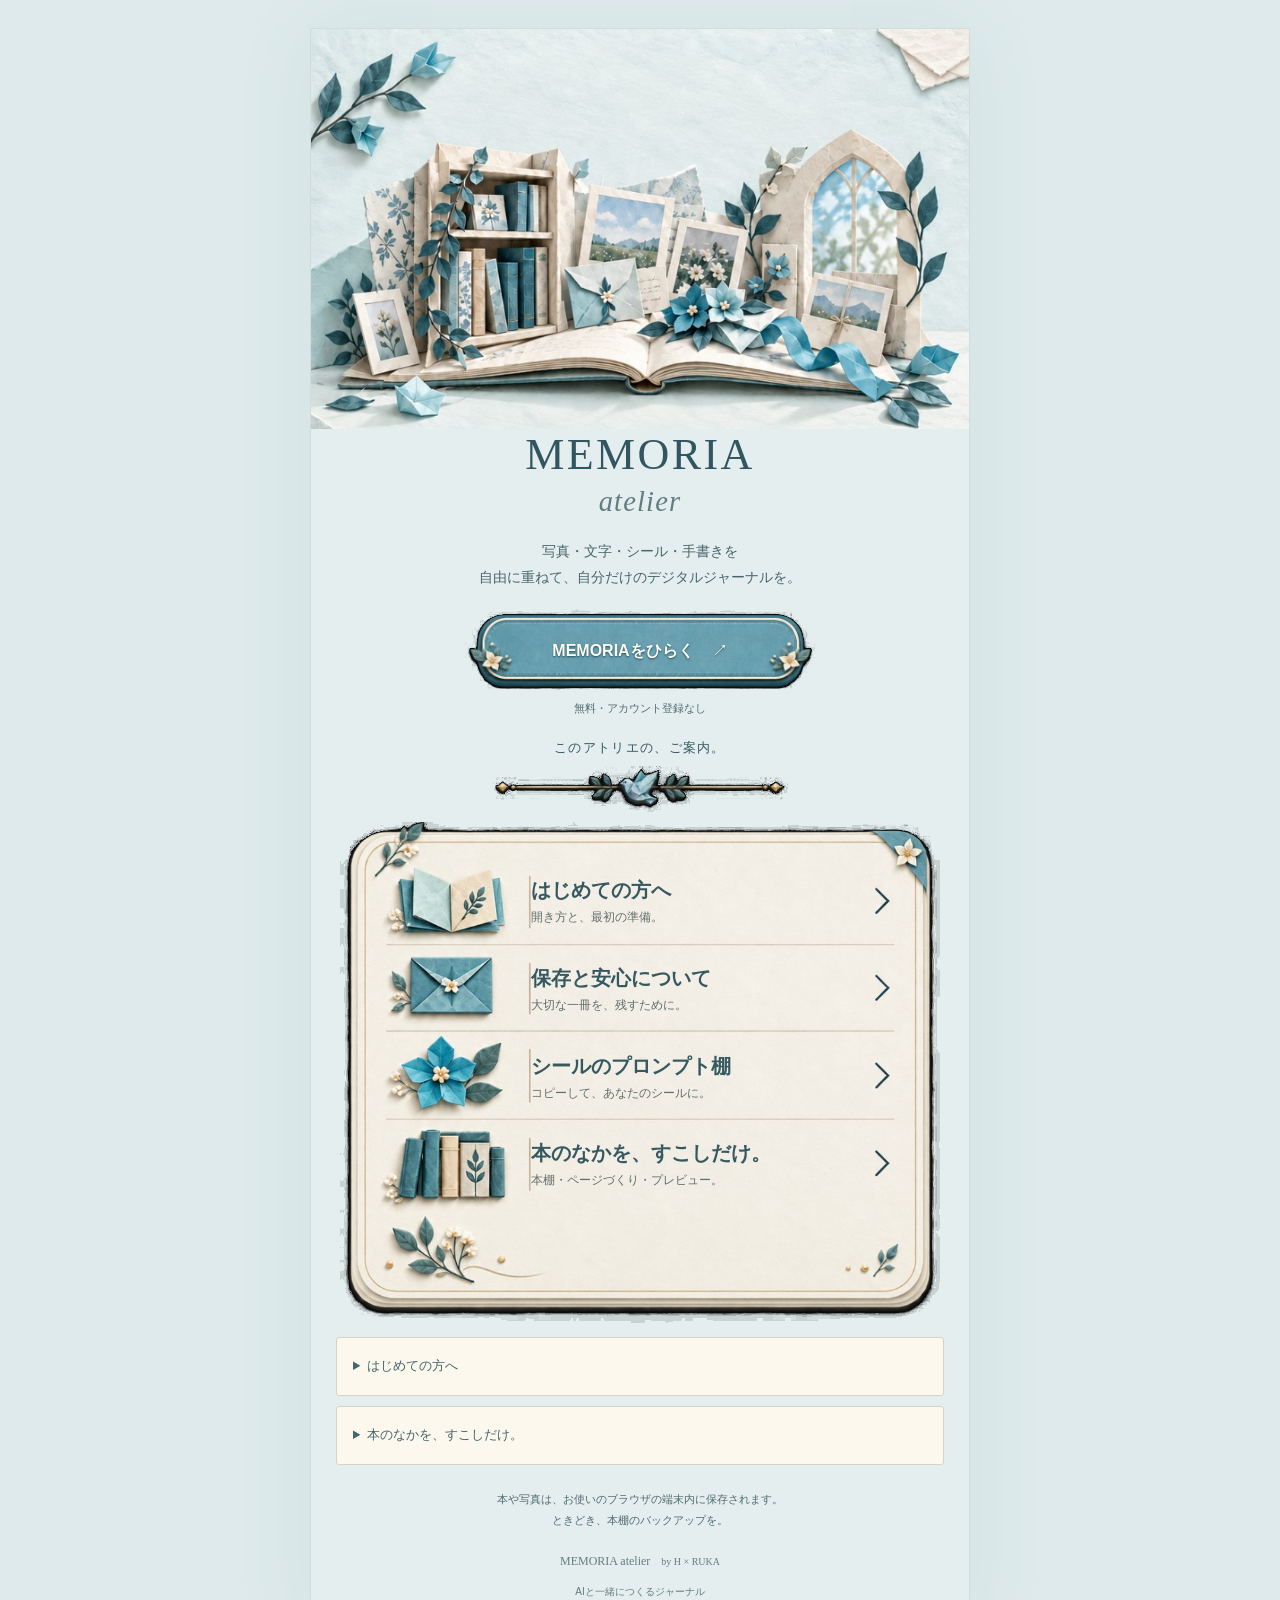
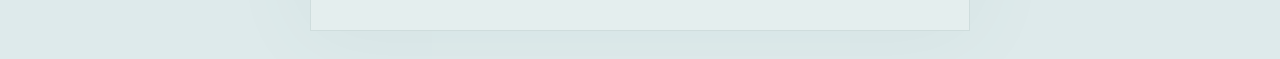
==== commit 4e617e8d: "Build origami entrance with accessible menu links" ====
--- a/index.html
+++ b/index.html
@@ -3,7 +3,7 @@
 <head>
   <meta charset="utf-8">
   <meta name="viewport" content="width=device-width, initial-scale=1">
-  <meta name="theme-color" content="#f7f1e7">
+  <meta name="theme-color" content="#deeaeb">
   <meta name="description" content="MEMORIA atelierは、写真・文字・シール・手書きを自由に重ねてつくる、ブラウザで使えるデジタルジャーナルアプリです。AIと一緒につくるジャーナル体験を楽しめます。">
   <meta name="keywords" content="MEMORIA atelier, デジタルジャーナル, デジタルジャーナルアプリ, ブラウザジャーナル, digital journal, digital journaling, browser journal, AI assisted journal">
   <meta property="og:title" content="MEMORIA atelier | ブラウザで使えるデジタルジャーナルアプリ">
@@ -16,25 +16,33 @@
   <link rel="stylesheet" href="./compact.css">
   <link rel="stylesheet" href="./materials-ui.css">
   <link rel="stylesheet" href="./guide-pages.css">
-  <link rel="stylesheet" href="./astra-home.css">
+  <link rel="stylesheet" href="./origami-home.css">
 </head>
-<body class="astra">
-<a class="a-skip" href="#a-contents">目次へ</a>
-<main class="a-layout">
-<header class="a-intro">
-<img class="a-cookie" src="./assets/materials/memoria-cookie.webp" alt="" aria-hidden="true">
-<h1>MEMORIA <em>atelier</em></h1>
-<p class="a-description">写真・文字・シール・手書きを<br>自由に重ねて、自分だけの<br class="a-mobile">デジタルジャーナルを。</p>
-<a class="a-open" href="https://memoria-atelier-hxr.netlify.app/" target="_blank" rel="noopener noreferrer">MEMORIAをひらく <span aria-hidden="true">↗</span></a>
-<p class="a-small">無料・アカウント登録なし</p>
+<body class="origami">
+<a class="skip" href="#contents">目次へ</a>
+<svg width="0" height="0" aria-hidden="true" class="filter-defs"><defs>
+<filter id="paper-cutout" color-interpolation-filters="sRGB"><feColorMatrix type="matrix" values="1 0 0 0 0  0 1 0 0 0  0 0 1 0 0  1 1 1 0 0"/><feComponentTransfer><feFuncA type="table" tableValues="0 1 1 1 1 1 1 1 1 1 1"/></feComponentTransfer></filter>
+</defs></svg>
+<main class="journal-home">
+<header class="intro">
+<div class="hero-art" role="img" aria-label="折り紙の本棚、花、手紙が広がるジャーナル"></div>
+<div class="intro-copy"><h1>MEMORIA <em>atelier</em></h1>
+<p class="description">写真・文字・シール・手書きを<br>自由に重ねて、自分だけの<br>デジタルジャーナルを。</p>
+<a class="open-app" href="https://memoria-atelier-hxr.netlify.app/" target="_blank" rel="noopener noreferrer"><svg class="button-art" viewBox="65 405 735 185" aria-hidden="true" focusable="false"><image href="./assets/origami/navigation.svg" width="864" height="1536" filter="url(#paper-cutout)"/></svg><span>MEMORIAをひらく <b aria-hidden="true">↗</b></span></a>
+<p class="small-note">無料・アカウント登録なし</p></div>
 </header>
-<section class="a-paper" id="a-contents" aria-labelledby="a-title">
-<img class="a-scrap" src="./assets/materials/transparent/botanical-paper.png" alt="" aria-hidden="true">
-<div class="a-paper-inner">
-<div class="a-heading"><span aria-hidden="true">Contents</span><h2 id="a-title">このアトリエの、ご案内。</h2></div>
-<details class="a-entry">
-<summary><span class="a-num">01</span><span><strong>はじめての方へ</strong><small>開き方と、最初の準備。</small></span><span class="a-arrow" aria-hidden="true">＋</span></summary>
-<div class="a-expanded">      <section class="section first-steps" id="start" aria-labelledby="start-title">
+<nav id="contents" class="contents" aria-label="このアトリエのご案内">
+<h2>このアトリエの、ご案内。</h2>
+<svg class="divider" viewBox="205 615 455 75" aria-hidden="true" focusable="false"><image href="./assets/origami/navigation.svg" width="864" height="1536" filter="url(#paper-cutout)"/></svg>
+<div class="menu-paper"><svg class="menu-art" viewBox="0 700 864 720" aria-hidden="true" focusable="false"><image href="./assets/origami/navigation.svg" width="864" height="1536" filter="url(#paper-cutout)"/></svg>
+<div class="menu-links">
+<a href="#first-guide" data-open="first-guide"><strong>はじめての方へ</strong><small>開き方と、最初の準備。</small></a>
+<a href="./security.html"><strong>保存と安心について</strong><small>大切な一冊を、残すために。</small></a>
+<a href="./sticker-prompts.html"><strong>シールのプロンプト棚</strong><small>コピーして、あなたのシールに。</small></a>
+<a href="#inside-guide" data-open="inside-guide"><strong>本のなかを、すこしだけ。</strong><small>本棚・ページづくり・プレビュー。</small></a>
+</div></div></nav>
+<div class="guide-pages">
+<details id="first-guide"><summary>はじめての方へ</summary><div class="guide-content">      <section class="section first-steps" id="start" aria-labelledby="start-title">
         <div class="paper-card compact-guide visual-guide">
           <p class="section-number">01</p>
           <p class="eyebrow">BEFORE OPENING</p>
@@ -65,13 +73,8 @@
         </div>
       </section>
 
-</div>
-</details>
-<a class="a-entry a-link" href="./security.html"><span class="a-num">02</span><span><strong>保存と安心について</strong><small>大切な一冊を、残すために。</small></span><span class="a-arrow" aria-hidden="true">↗</span></a>
-<a class="a-entry a-link" href="./sticker-prompts.html"><span class="a-num">03</span><span><strong>シールのプロンプト棚</strong><small>コピーして、あなたのシールに。</small></span><span class="a-arrow" aria-hidden="true">↗</span></a>
-<details class="a-entry">
-<summary><span class="a-num">04</span><span><strong>本のなかを、すこしだけ。</strong><small>本棚・ページづくり・プレビュー。</small></span><span class="a-arrow" aria-hidden="true">＋</span></summary>
-<div class="a-expanded">      <section class="section gallery material-gallery" aria-labelledby="gallery-title">
+</div></details>
+<details id="inside-guide"><summary>本のなかを、すこしだけ。</summary><div class="guide-content">      <section class="section gallery material-gallery" aria-labelledby="gallery-title">
         <div class="section-heading">
           <div><p class="section-number">02</p><p class="eyebrow">A PEEK INSIDE</p><h2 id="gallery-title">本のなかを、すこしだけ。</h2></div>
           <p class="gallery-note">ページを重ねるたび、あなたらしい一冊に。</p>
@@ -93,11 +96,14 @@
         </div>
       </section>
 
+</div></details>
 </div>
-</details>
-<p class="a-footnote">本や写真は、お使いのブラウザの端末内に保存されます。<br>ときどき、本棚のバックアップを。</p>
-</div>
-</section>
-<footer class="a-footer"><p>MEMORIA atelier <span>by H × RUKA</span></p><small>AIと一緒につくるジャーナル</small></footer>
+<p class="storage-note">本や写真は、お使いのブラウザの端末内に保存されます。<br>ときどき、本棚のバックアップを。</p>
+<footer class="journal-footer"><p>MEMORIA atelier <span>by H × RUKA</span></p><small>AIと一緒につくるジャーナル</small></footer>
 </main>
+<script>
+function openGuide(){const el=document.getElementById(location.hash.slice(1));if(el?.tagName==='DETAILS')el.open=true;}
+document.querySelectorAll('[data-open]').forEach(link=>link.addEventListener('click',()=>{document.getElementById(link.dataset.open).open=true;}));
+window.addEventListener('hashchange',openGuide);openGuide();
+</script>
 </body></html>
--- a/origami-home.css
+++ b/origami-home.css
@@ -0,0 +1,44 @@
+/* User-supplied origami artwork. Entrance page only. */
+.origami{margin:0;min-width:320px;background:#deeaeb;color:#365960;font-family:'Yu Gothic','Hiragino Kaku Gothic ProN',sans-serif}
+.origami *{box-sizing:border-box}
+.filter-defs{position:absolute;pointer-events:none}
+.journal-home{max-width:660px;margin:auto;background:#e4eeee;min-height:100vh;box-shadow:0 0 80px #577f8012;padding-bottom:24px}
+.intro{padding:0;text-align:center}
+.hero-art{width:100%;aspect-ratio:864/550;background:url('./assets/origami/journal.svg') center top/100% auto no-repeat}
+.intro-copy{padding:8px 20px 20px}
+.intro h1{font:normal clamp(29px,7vw,44px)/1.2 Georgia,serif;letter-spacing:.055em;color:#315660;margin:0}
+.intro h1 em{display:block;font:italic .65em/1.4 Georgia,serif;letter-spacing:.04em;color:#617d80}
+.description{font-size:14px;line-height:1.9;margin:16px 0;color:#48646a}
+.open-app{display:block;position:relative;width:min(100%,350px);aspect-ratio:735/185;margin:0 auto;color:#fffdf4;text-decoration:none;background:none;border:0;box-shadow:none}
+.button-art{display:block;width:100%;height:100%}
+.open-app>span{position:absolute;inset:0;display:flex;align-items:center;justify-content:center;gap:18px;font-size:16px;font-weight:600;text-shadow:0 1px 2px #244e5e}
+.open-app b{font-weight:400}.open-app:hover{filter:brightness(1.06)}
+.small-note{font-size:11px;margin:3px 0 0;color:#526d70}
+.contents{padding:0 14px;scroll-margin-top:20px}
+.contents h2{text-align:center;font-size:13px;font-weight:400;letter-spacing:.1em;margin:0 0 3px}
+.divider{display:block;width:52%;height:auto;margin:0 auto 10px;overflow:hidden}
+.menu-paper{position:relative;width:100%;aspect-ratio:864/720}
+.menu-art{display:block;width:100%;height:100%;pointer-events:none}
+.menu-links{position:absolute;left:7%;right:7%;top:7%;height:70%;display:grid;grid-template-rows:repeat(4,1fr)}
+.menu-links a{display:flex;flex-direction:column;justify-content:center;padding:0 9% 0 29%;text-align:left;color:#365960;text-decoration:none;border-radius:4px;min-width:0}
+.menu-links strong{font-family:'Yu Mincho','Hiragino Mincho ProN',serif;font-size:clamp(13px,3.4vw,20px);line-height:1.5;font-weight:600;white-space:normal}
+.menu-links small{font-size:clamp(9px,2.4vw,12px);line-height:1.5;margin-top:3px;color:#626e69}
+.menu-links a:hover{background:#538a8a0d}
+.origami :focus-visible{outline:2px solid #376c7a;outline-offset:3px}
+.guide-pages{margin:14px 25px 0}
+.guide-pages>details{background:#fcf8ee;border:1px solid #d5d5c5;margin:10px 0;scroll-margin-top:15px;border-radius:3px}
+.guide-pages>details>summary{padding:16px;color:#43656b;cursor:pointer;font-size:13px}
+.guide-content{padding:0 14px 15px}
+.guide-content .section{padding:0}.guide-content .paper-card{padding:12px;background:transparent;border:0;box-shadow:none}
+.guide-content .section-number,.guide-content .eyebrow,.guide-content .guide-visual{display:none}
+.guide-content h2{font-size:19px}.guide-content .guide-grid,.guide-content .screenshots{display:grid;grid-template-columns:1fr;gap:12px}
+.guide-content .guide-card{display:block;transform:none}.guide-content .guide-copy{padding:12px;min-height:0}
+.guide-content .guide-copy p,.guide-content .guide-tip{font-size:12px}
+.guide-content .primary-button{background:#557d83;color:white;border:0;box-shadow:none;font-size:13px}
+.guide-content .section-heading{display:block}.guide-content .gallery-note{font-size:12px}
+.storage-note{font-size:11px;line-height:1.9;text-align:center;padding:0 22px;margin:24px 0 0;color:#506b6f}
+.journal-footer{text-align:center;background:none;border:0;padding:24px 12px 0;color:#647c7d}
+.journal-footer p{font:12px Georgia,serif;margin:0 0 6px}.journal-footer span{font-size:10px;margin-left:8px}.journal-footer small{font-size:10px}
+.skip{position:fixed;top:0;left:10px;transform:translateY(-120%);padding:12px;background:white;z-index:10}.skip:focus{transform:none}
+@media(min-width:700px){.journal-home{margin:28px auto;border:1px solid #cfdddd}.intro-copy{padding-top:0}.hero-art{aspect-ratio:864/525}.contents{padding:0 28px}.description br:last-of-type{display:none}}
+@media(max-width:360px){.contents{padding:0 7px}.menu-links small{font-size:9px}.menu-links strong{font-size:12px}.intro-copy{padding-left:14px;padding-right:14px}}
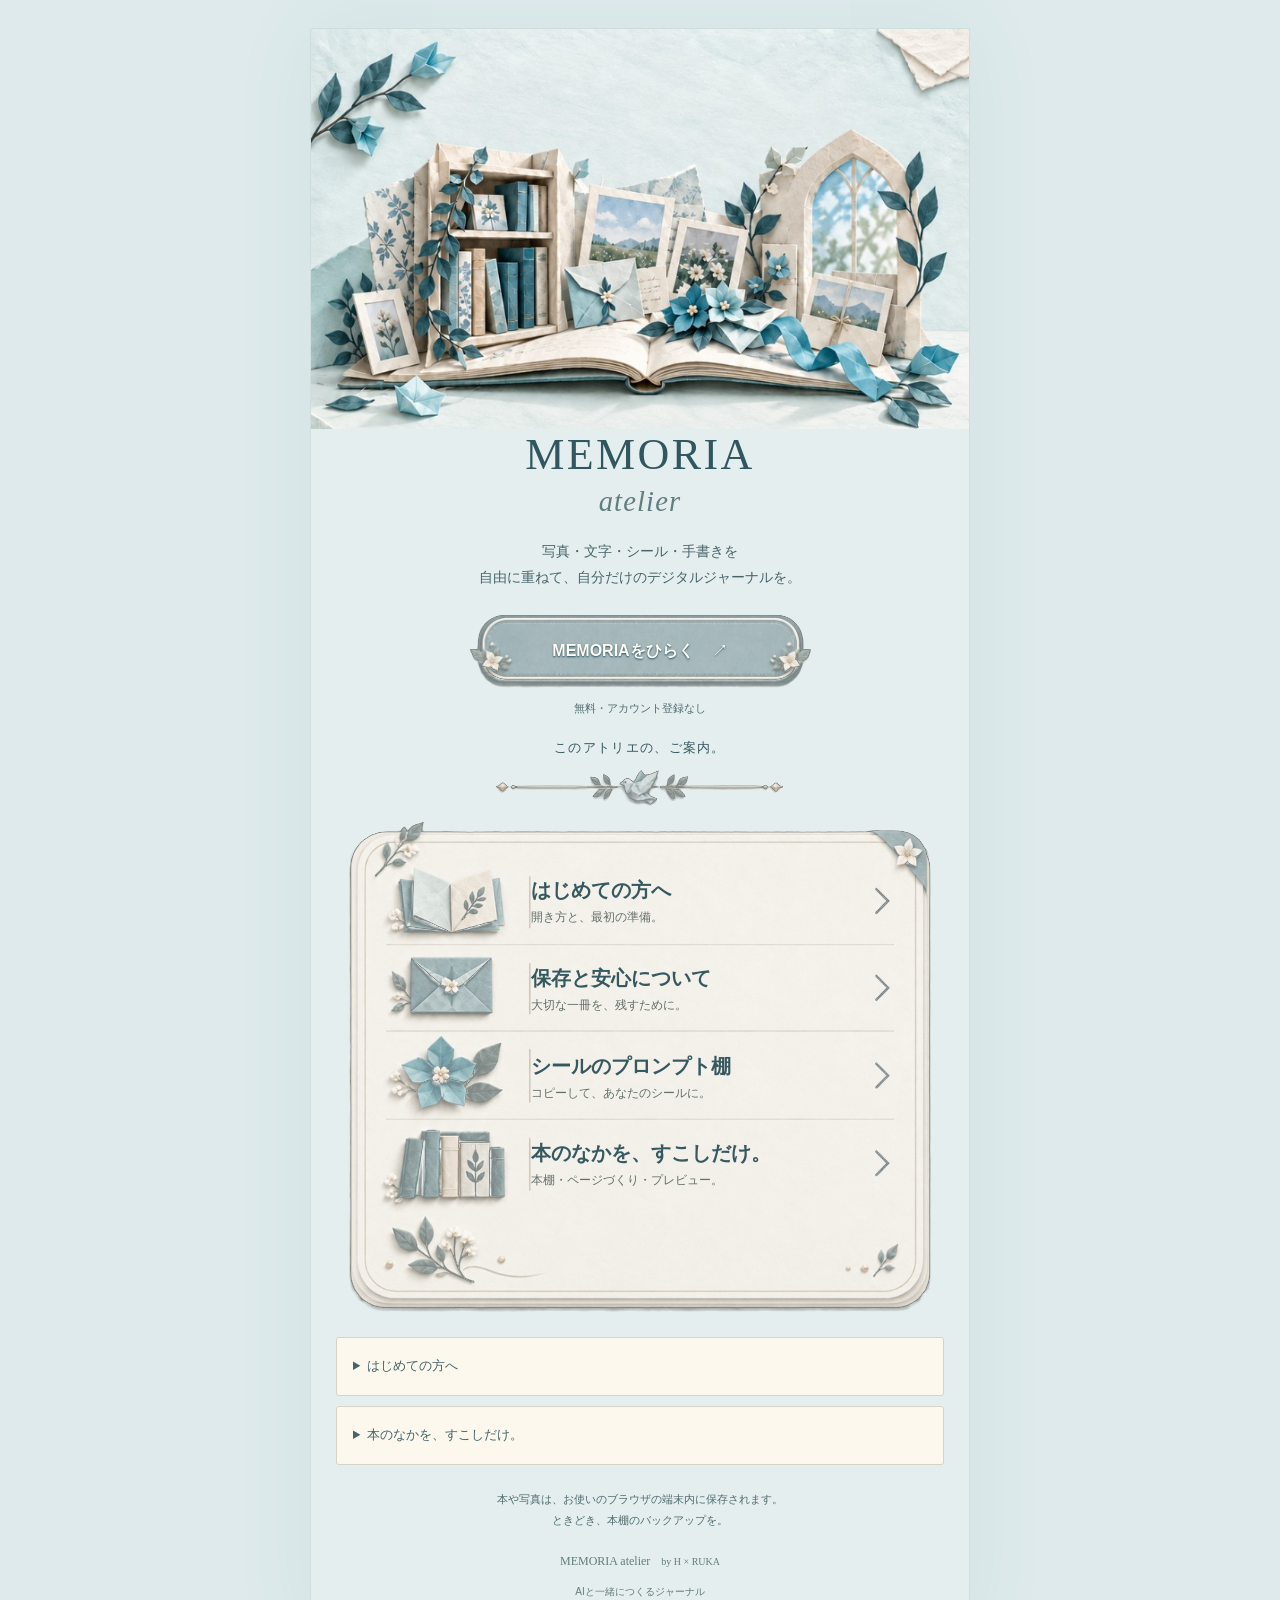
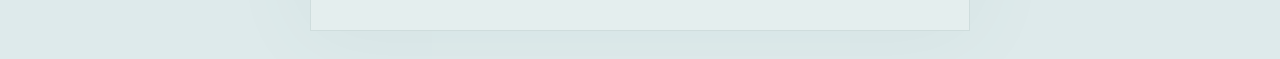
==== commit 5c86c716: "Soften origami matte edges and tint artwork milk blue" ====
--- a/index.html
+++ b/index.html
@@ -3,7 +3,7 @@
 <head>
   <meta charset="utf-8">
   <meta name="viewport" content="width=device-width, initial-scale=1">
-  <meta name="theme-color" content="#deeaeb">
+  <meta name="theme-color" content="#faf7ef">
   <meta name="description" content="MEMORIA atelierは、写真・文字・シール・手書きを自由に重ねてつくる、ブラウザで使えるデジタルジャーナルアプリです。AIと一緒につくるジャーナル体験を楽しめます。">
   <meta name="keywords" content="MEMORIA atelier, デジタルジャーナル, デジタルジャーナルアプリ, ブラウザジャーナル, digital journal, digital journaling, browser journal, AI assisted journal">
   <meta property="og:title" content="MEMORIA atelier | ブラウザで使えるデジタルジャーナルアプリ">
@@ -21,7 +21,18 @@
 <body class="origami">
 <a class="skip" href="#contents">目次へ</a>
 <svg width="0" height="0" aria-hidden="true" class="filter-defs"><defs>
-<filter id="paper-cutout" color-interpolation-filters="sRGB"><feColorMatrix type="matrix" values="1 0 0 0 0  0 1 0 0 0  0 0 1 0 0  1 1 1 0 0"/><feComponentTransfer><feFuncA type="table" tableValues="0 1 1 1 1 1 1 1 1 1 1"/></feComponentTransfer></filter>
+<!-- Smooth only the matte; retain the paper texture in the colour layer. -->
+<filter id="paper-cutout" color-interpolation-filters="sRGB">
+  <feColorMatrix in="SourceGraphic" type="matrix" values="0 0 0 0 1  0 0 0 0 1  0 0 0 0 1  1.4 1.4 1.4 0 -0.22" result="matte"/>
+  <feGaussianBlur in="matte" stdDeviation="0.65" result="soft-matte"/>
+  <feColorMatrix in="SourceGraphic" type="saturate" values="0.52"/>
+  <feComponentTransfer result="milk-blue">
+    <feFuncR type="linear" slope="0.68" intercept="0.315"/>
+    <feFuncG type="linear" slope="0.68" intercept="0.310"/>
+    <feFuncB type="linear" slope="0.68" intercept="0.300"/>
+  </feComponentTransfer>
+  <feComposite in="milk-blue" in2="soft-matte" operator="in"/>
+</filter>
 </defs></svg>
 <main class="journal-home">
 <header class="intro">
@@ -106,4 +117,4 @@
 document.querySelectorAll('[data-open]').forEach(link=>link.addEventListener('click',()=>{document.getElementById(link.dataset.open).open=true;}));
 window.addEventListener('hashchange',openGuide);openGuide();
 </script>
-</body></html>+</body></html>
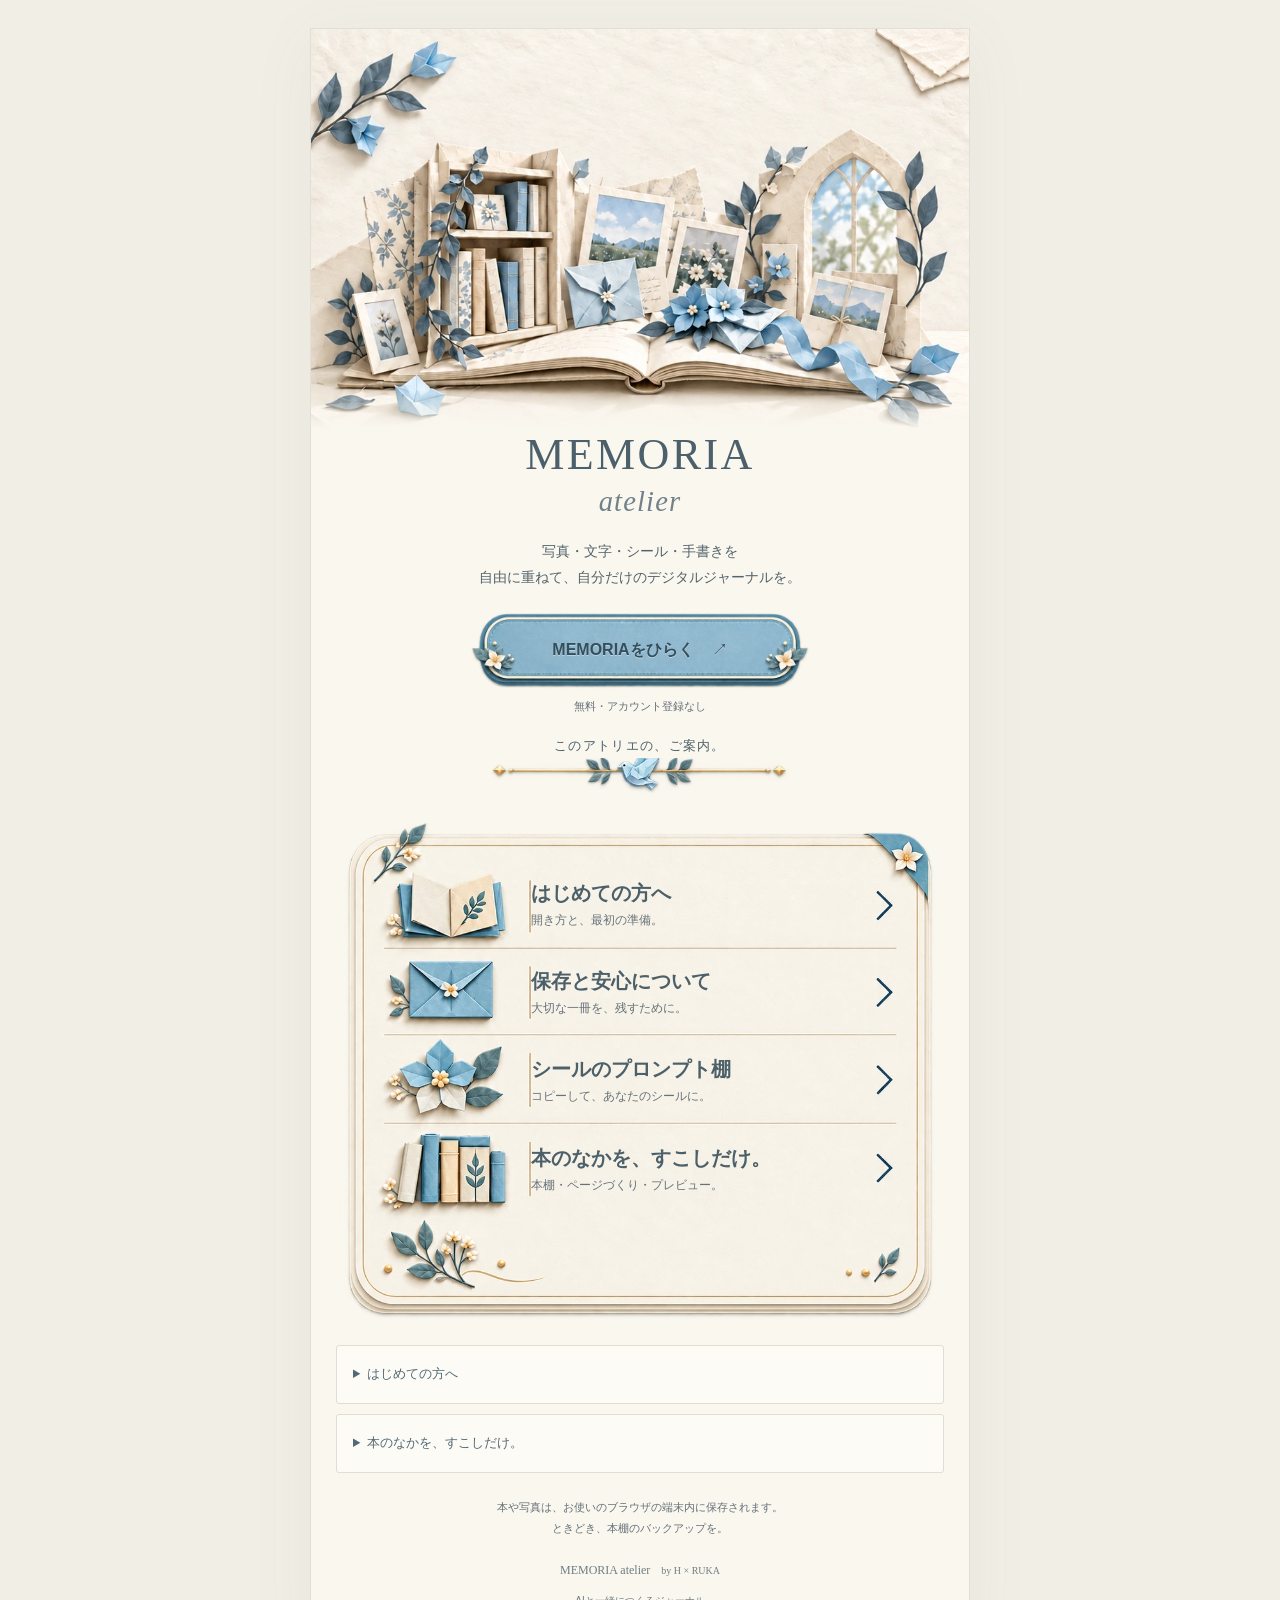
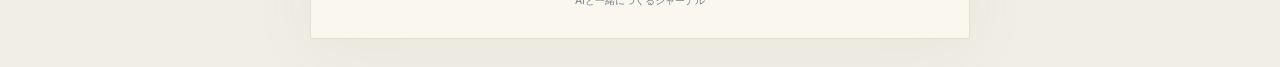
==== commit b21b81a5: "Recolour paper and blue accents separately while preserving dimensional shading" ====
--- a/index.html
+++ b/index.html
@@ -20,32 +20,19 @@
 </head>
 <body class="origami">
 <a class="skip" href="#contents">目次へ</a>
-<svg width="0" height="0" aria-hidden="true" class="filter-defs"><defs>
-<!-- Smooth only the matte; retain the paper texture in the colour layer. -->
-<filter id="paper-cutout" color-interpolation-filters="sRGB">
-  <feColorMatrix in="SourceGraphic" type="matrix" values="0 0 0 0 1  0 0 0 0 1  0 0 0 0 1  1.4 1.4 1.4 0 -0.22" result="matte"/>
-  <feGaussianBlur in="matte" stdDeviation="0.65" result="soft-matte"/>
-  <feColorMatrix in="SourceGraphic" type="saturate" values="0.52"/>
-  <feComponentTransfer result="milk-blue">
-    <feFuncR type="linear" slope="0.68" intercept="0.315"/>
-    <feFuncG type="linear" slope="0.68" intercept="0.310"/>
-    <feFuncB type="linear" slope="0.68" intercept="0.300"/>
-  </feComponentTransfer>
-  <feComposite in="milk-blue" in2="soft-matte" operator="in"/>
-</filter>
-</defs></svg>
+
 <main class="journal-home">
 <header class="intro">
 <div class="hero-art" role="img" aria-label="折り紙の本棚、花、手紙が広がるジャーナル"></div>
 <div class="intro-copy"><h1>MEMORIA <em>atelier</em></h1>
 <p class="description">写真・文字・シール・手書きを<br>自由に重ねて、自分だけの<br>デジタルジャーナルを。</p>
-<a class="open-app" href="https://memoria-atelier-hxr.netlify.app/" target="_blank" rel="noopener noreferrer"><svg class="button-art" viewBox="65 405 735 185" aria-hidden="true" focusable="false"><image href="./assets/origami/navigation.svg" width="864" height="1536" filter="url(#paper-cutout)"/></svg><span>MEMORIAをひらく <b aria-hidden="true">↗</b></span></a>
+<a class="open-app" href="https://memoria-atelier-hxr.netlify.app/" target="_blank" rel="noopener noreferrer"><svg class="button-art" viewBox="45 398 775 190" aria-hidden="true" focusable="false"><image href="./assets/origami/navigation-ivory.webp" width="864" height="1536"/></svg><span>MEMORIAをひらく <b aria-hidden="true">↗</b></span></a>
 <p class="small-note">無料・アカウント登録なし</p></div>
 </header>
 <nav id="contents" class="contents" aria-label="このアトリエのご案内">
 <h2>このアトリエの、ご案内。</h2>
-<svg class="divider" viewBox="205 615 455 75" aria-hidden="true" focusable="false"><image href="./assets/origami/navigation.svg" width="864" height="1536" filter="url(#paper-cutout)"/></svg>
-<div class="menu-paper"><svg class="menu-art" viewBox="0 700 864 720" aria-hidden="true" focusable="false"><image href="./assets/origami/navigation.svg" width="864" height="1536" filter="url(#paper-cutout)"/></svg>
+<svg class="divider" viewBox="205 615 455 75" aria-hidden="true" focusable="false"><image href="./assets/origami/navigation-ivory.webp" width="864" height="1536"/></svg>
+<div class="menu-paper"><svg class="menu-art" viewBox="0 670 864 735" aria-hidden="true" focusable="false"><image href="./assets/origami/navigation-ivory.webp" width="864" height="1536"/></svg>
 <div class="menu-links">
 <a href="#first-guide" data-open="first-guide"><strong>はじめての方へ</strong><small>開き方と、最初の準備。</small></a>
 <a href="./security.html"><strong>保存と安心について</strong><small>大切な一冊を、残すために。</small></a>
--- a/origami-home.css
+++ b/origami-home.css
@@ -1,44 +1,43 @@
-/* User-supplied origami artwork. Entrance page only. */
-.origami{margin:0;min-width:320px;background:#deeaeb;color:#365960;font-family:'Yu Gothic','Hiragino Kaku Gothic ProN',sans-serif}
+/* Selectively recoloured ivory paper and powder-blue artwork. Entrance page only. */
+.origami{margin:0;min-width:320px;background:#f1eee6;color:#4e6069;font-family:'Yu Gothic','Hiragino Kaku Gothic ProN',sans-serif}
 .origami *{box-sizing:border-box}
-.filter-defs{position:absolute;pointer-events:none}
-.journal-home{max-width:660px;margin:auto;background:#e4eeee;min-height:100vh;box-shadow:0 0 80px #577f8012;padding-bottom:24px}
+.journal-home{max-width:660px;margin:auto;background:#faf7ef;min-height:100vh;box-shadow:0 12px 60px #716c5710;padding-bottom:24px}
 .intro{padding:0;text-align:center}
-.hero-art{width:100%;aspect-ratio:864/550;background:url('./assets/origami/journal.svg') center top/100% auto no-repeat}
+.hero-art{width:100%;aspect-ratio:864/550;background-image:linear-gradient(to top,#faf7ef,transparent 10%),url('./assets/origami/journal-ivory.webp');background-position:center top;background-size:100% 100%,100% auto;background-repeat:no-repeat}
 .intro-copy{padding:8px 20px 20px}
-.intro h1{font:normal clamp(29px,7vw,44px)/1.2 Georgia,serif;letter-spacing:.055em;color:#315660;margin:0}
-.intro h1 em{display:block;font:italic .65em/1.4 Georgia,serif;letter-spacing:.04em;color:#617d80}
-.description{font-size:14px;line-height:1.9;margin:16px 0;color:#48646a}
-.open-app{display:block;position:relative;width:min(100%,350px);aspect-ratio:735/185;margin:0 auto;color:#fffdf4;text-decoration:none;background:none;border:0;box-shadow:none}
+.intro h1{font:normal clamp(29px,7vw,44px)/1.2 Georgia,serif;letter-spacing:.055em;color:#4c606c;margin:0}
+.intro h1 em{display:block;font:italic .65em/1.4 Georgia,serif;letter-spacing:.04em;color:#71818a}
+.description{font-size:14px;line-height:1.9;margin:16px 0;color:#52636a}
+.open-app{display:block;position:relative;width:min(100%,350px);aspect-ratio:775/190;margin:0 auto;color:#344e5b;text-decoration:none;background:none;border:0;box-shadow:none}
 .button-art{display:block;width:100%;height:100%}
-.open-app>span{position:absolute;inset:0;display:flex;align-items:center;justify-content:center;gap:18px;font-size:16px;font-weight:600;text-shadow:0 1px 2px #244e5e}
-.open-app b{font-weight:400}.open-app:hover{filter:brightness(1.06)}
-.small-note{font-size:11px;margin:3px 0 0;color:#526d70}
+.open-app>span{position:absolute;inset:0;display:flex;align-items:center;justify-content:center;gap:18px;font-size:16px;font-weight:600;text-shadow:0 1px 0 #ffffff66}
+.open-app b{font-weight:400}.open-app:hover{filter:brightness(1.03)}
+.small-note{font-size:11px;margin:3px 0 0;color:#657078}
 .contents{padding:0 14px;scroll-margin-top:20px}
 .contents h2{text-align:center;font-size:13px;font-weight:400;letter-spacing:.1em;margin:0 0 3px}
 .divider{display:block;width:52%;height:auto;margin:0 auto 10px;overflow:hidden}
-.menu-paper{position:relative;width:100%;aspect-ratio:864/720}
+.menu-paper{position:relative;width:100%;aspect-ratio:864/735}
 .menu-art{display:block;width:100%;height:100%;pointer-events:none}
-.menu-links{position:absolute;left:7%;right:7%;top:7%;height:70%;display:grid;grid-template-rows:repeat(4,1fr)}
-.menu-links a{display:flex;flex-direction:column;justify-content:center;padding:0 9% 0 29%;text-align:left;color:#365960;text-decoration:none;border-radius:4px;min-width:0}
+.menu-links{position:absolute;left:7%;right:7%;top:7.9%;height:68.8%;display:grid;grid-template-rows:repeat(4,1fr)}
+.menu-links a{display:flex;flex-direction:column;justify-content:center;padding:0 9% 0 29%;text-align:left;color:#4c6069;text-decoration:none;border-radius:4px;min-width:0}
 .menu-links strong{font-family:'Yu Mincho','Hiragino Mincho ProN',serif;font-size:clamp(13px,3.4vw,20px);line-height:1.5;font-weight:600;white-space:normal}
-.menu-links small{font-size:clamp(9px,2.4vw,12px);line-height:1.5;margin-top:3px;color:#626e69}
-.menu-links a:hover{background:#538a8a0d}
-.origami :focus-visible{outline:2px solid #376c7a;outline-offset:3px}
+.menu-links small{font-size:clamp(9px,2.4vw,12px);line-height:1.5;margin-top:3px;color:#677178}
+.menu-links a:hover{background:#8daab313}
+.origami :focus-visible{outline:2px solid #54788c;outline-offset:3px}
 .guide-pages{margin:14px 25px 0}
-.guide-pages>details{background:#fcf8ee;border:1px solid #d5d5c5;margin:10px 0;scroll-margin-top:15px;border-radius:3px}
-.guide-pages>details>summary{padding:16px;color:#43656b;cursor:pointer;font-size:13px}
+.guide-pages>details{background:#fdfbf5;border:1px solid #e2ddd1;margin:10px 0;scroll-margin-top:15px;border-radius:3px}
+.guide-pages>details>summary{padding:16px;color:#526a77;cursor:pointer;font-size:13px}
 .guide-content{padding:0 14px 15px}
 .guide-content .section{padding:0}.guide-content .paper-card{padding:12px;background:transparent;border:0;box-shadow:none}
 .guide-content .section-number,.guide-content .eyebrow,.guide-content .guide-visual{display:none}
 .guide-content h2{font-size:19px}.guide-content .guide-grid,.guide-content .screenshots{display:grid;grid-template-columns:1fr;gap:12px}
 .guide-content .guide-card{display:block;transform:none}.guide-content .guide-copy{padding:12px;min-height:0}
 .guide-content .guide-copy p,.guide-content .guide-tip{font-size:12px}
-.guide-content .primary-button{background:#557d83;color:white;border:0;box-shadow:none;font-size:13px}
+.guide-content .primary-button{background:#c5d6dd;color:#344e5b;border:0;box-shadow:none;font-size:13px}
 .guide-content .section-heading{display:block}.guide-content .gallery-note{font-size:12px}
-.storage-note{font-size:11px;line-height:1.9;text-align:center;padding:0 22px;margin:24px 0 0;color:#506b6f}
-.journal-footer{text-align:center;background:none;border:0;padding:24px 12px 0;color:#647c7d}
+.storage-note{font-size:11px;line-height:1.9;text-align:center;padding:0 22px;margin:24px 0 0;color:#647078}
+.journal-footer{text-align:center;background:none;border:0;padding:24px 12px 0;color:#707d82}
 .journal-footer p{font:12px Georgia,serif;margin:0 0 6px}.journal-footer span{font-size:10px;margin-left:8px}.journal-footer small{font-size:10px}
 .skip{position:fixed;top:0;left:10px;transform:translateY(-120%);padding:12px;background:white;z-index:10}.skip:focus{transform:none}
-@media(min-width:700px){.journal-home{margin:28px auto;border:1px solid #cfdddd}.intro-copy{padding-top:0}.hero-art{aspect-ratio:864/525}.contents{padding:0 28px}.description br:last-of-type{display:none}}
+@media(min-width:700px){.journal-home{margin:28px auto;border:1px solid #e4dfd4}.intro-copy{padding-top:0}.hero-art{aspect-ratio:864/525}.contents{padding:0 28px}.description br:last-of-type{display:none}}
 @media(max-width:360px){.contents{padding:0 7px}.menu-links small{font-size:9px}.menu-links strong{font-size:12px}.intro-copy{padding-left:14px;padding-right:14px}}
